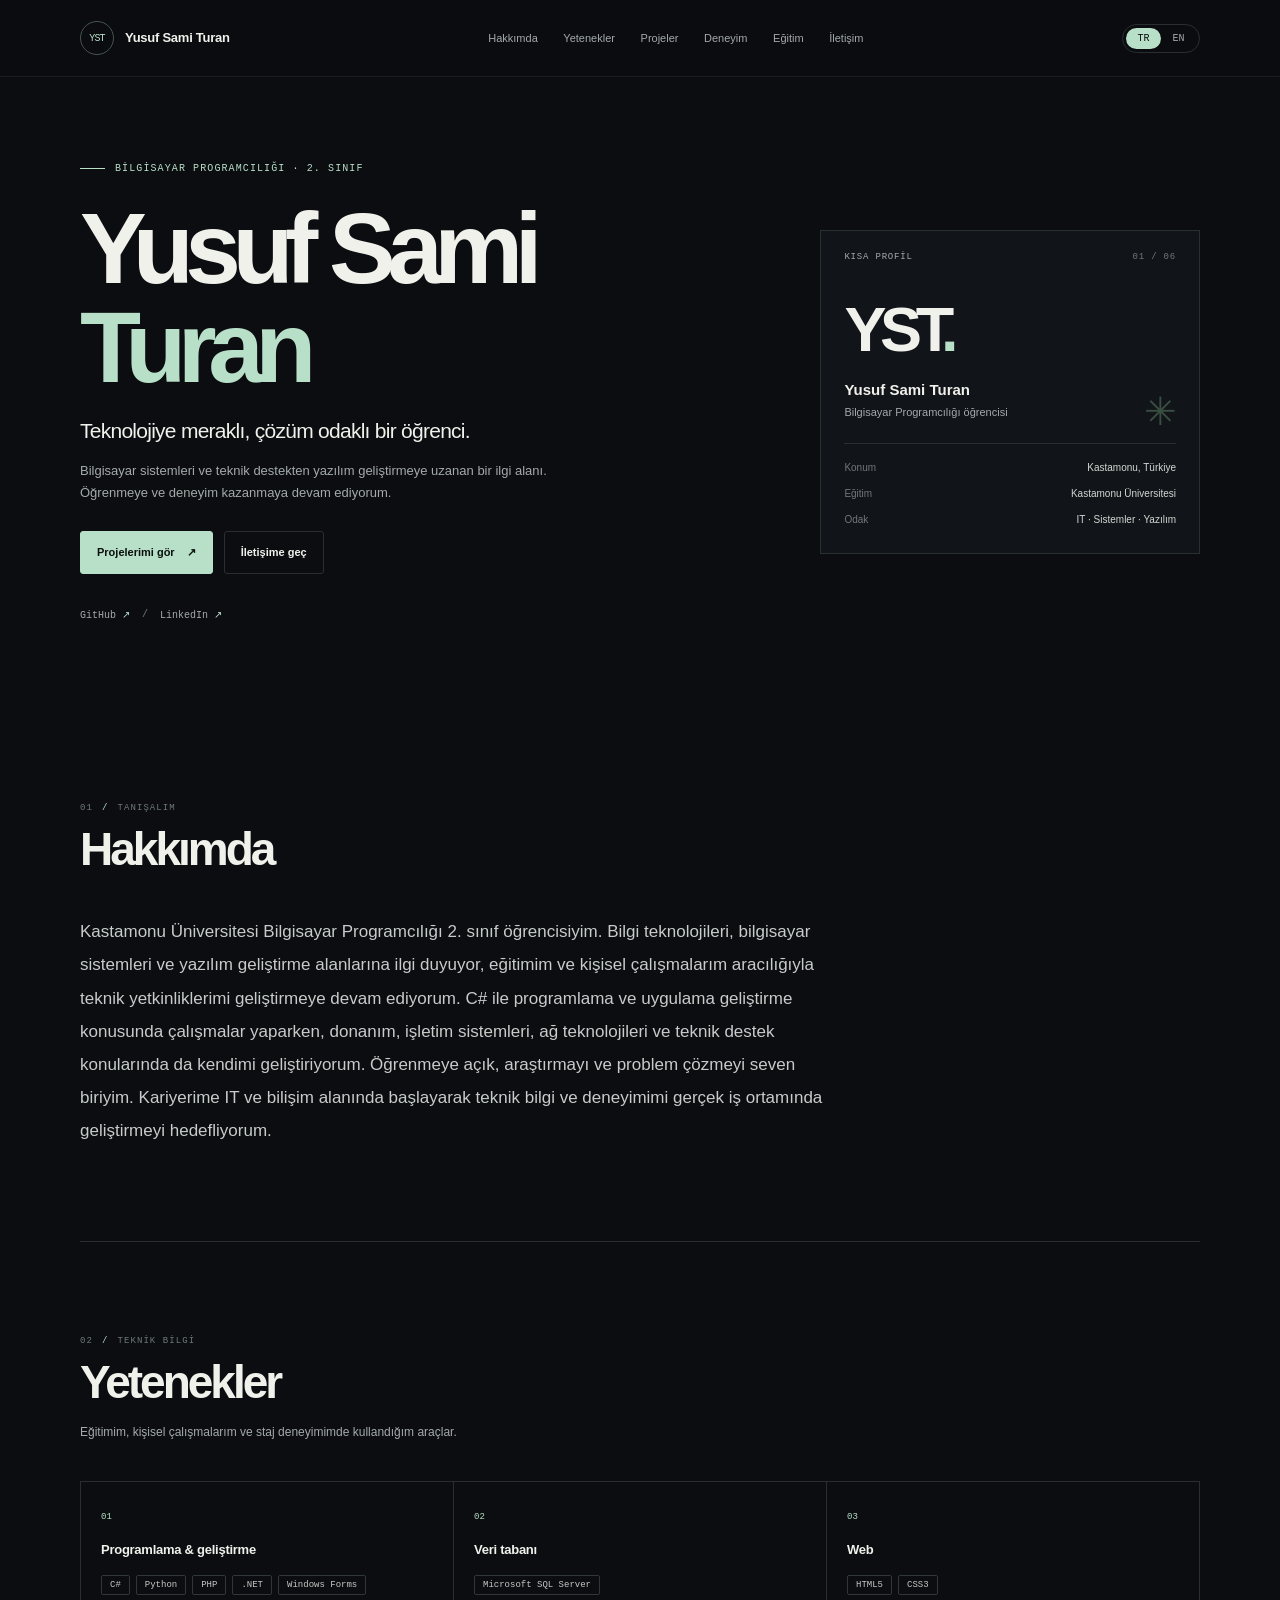
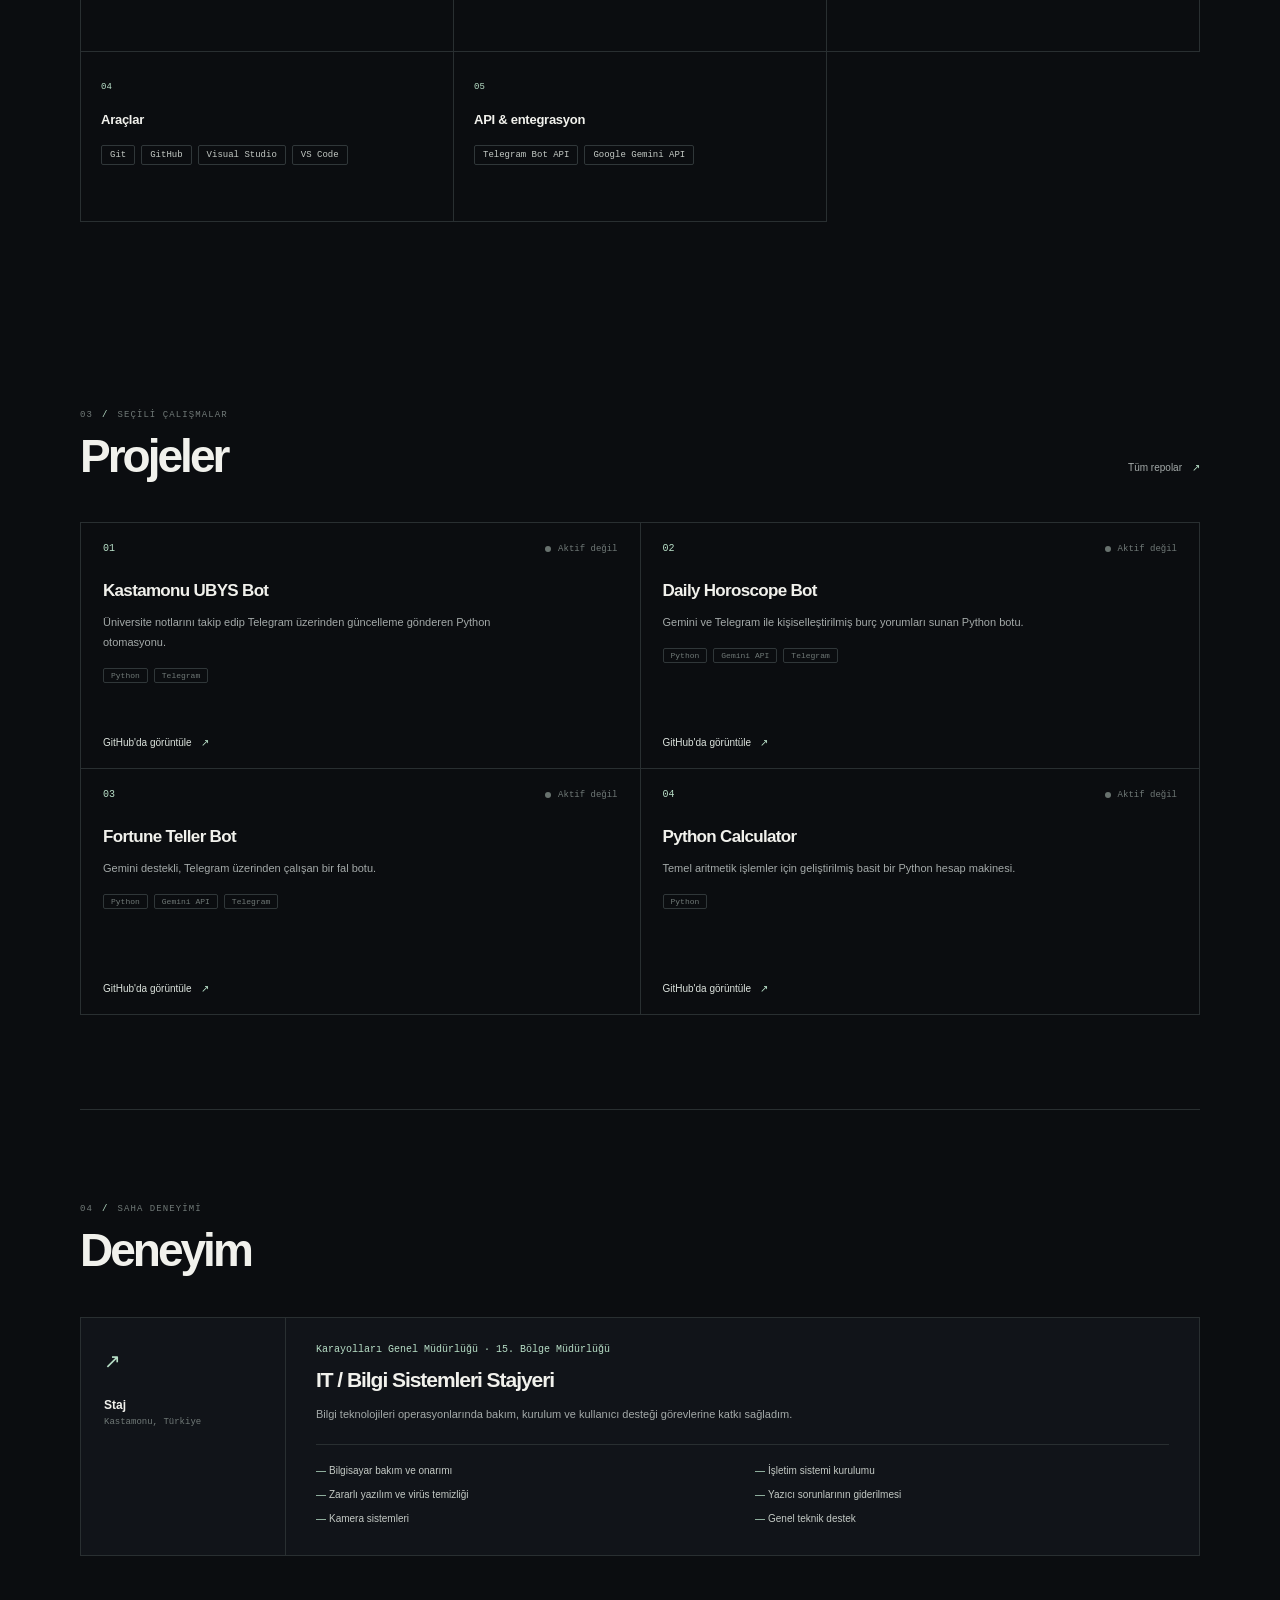
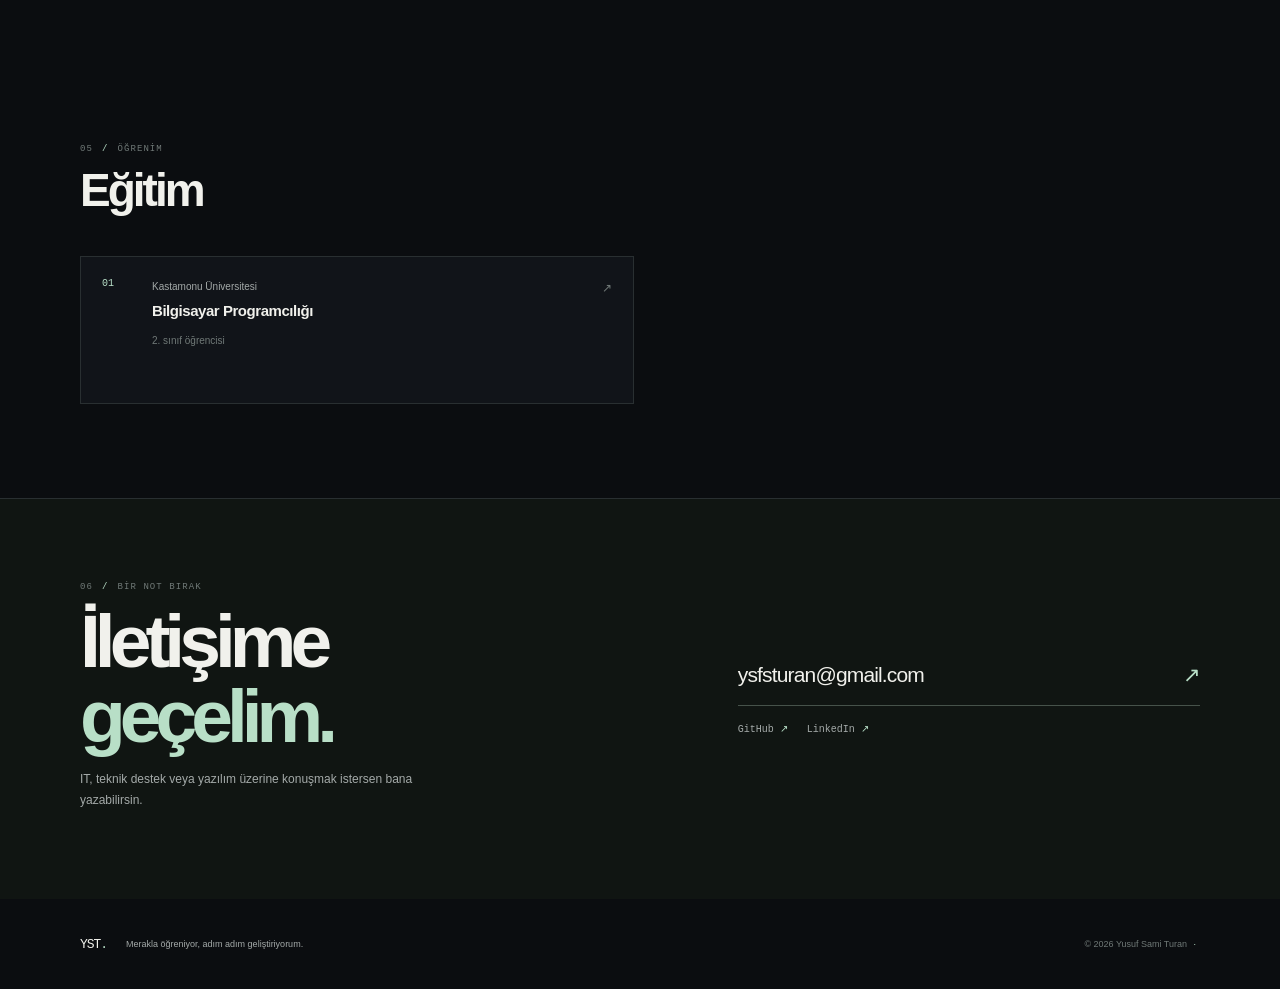
==== index.html @ b1af0335 "Update index.html" ====
<!doctype html>
<html lang="tr">
  <head>
    <meta charset="utf-8" />
    <meta name="viewport" content="width=device-width, initial-scale=1" />
    <meta name="theme-color" content="#0b0d10" />
    <meta name="description" content="Yusuf Sami Turan — Kastamonu Üniversitesi Bilgisayar Programcılığı öğrencisi. IT, teknik destek ve yazılım projeleri." />
    <meta property="og:type" content="website" />
    <meta property="og:title" content="Yusuf Sami Turan — IT & Yazılım" />
    <meta property="og:description" content="Bilgi teknolojileri, teknik destek ve yazılım geliştirme alanlarına ilgi duyan Bilgisayar Programcılığı öğrencisi." />
    <meta property="og:url" content="https://ysfsturan.github.io/" />
    <meta property="og:locale" content="tr_TR" />
    <meta property="og:locale:alternate" content="en_US" />
    <meta name="author" content="Yusuf Sami Turan" />
    <link rel="canonical" href="https://ysfsturan.github.io/" />
    <link rel="icon" href="favicon.svg" type="image/svg+xml" />
    <link rel="stylesheet" href="styles.css" />
    <title>Yusuf Sami Turan — IT & Yazılım</title>
  </head>
  <body>
    <a class="skip-link" href="#main" data-i18n="skip">İçeriğe geç</a>
    <header class="site-header">
      <div class="header-inner wrap">
        <a class="brand" href="#top" aria-label="Yusuf Sami Turan — ana sayfa" data-i18n-aria="brandHome">
          <span class="brand-mark" aria-hidden="true">YST</span>
          <span class="brand-name">Yusuf Sami Turan</span>
        </a>
        <nav class="main-nav" aria-label="Ana menü" data-i18n-aria="navLabel">
          <a href="#about" data-i18n="navAbout">Hakkımda</a>
          <a href="#skills" data-i18n="navSkills">Yetenekler</a>
          <a href="#projects" data-i18n="navProjects">Projeler</a>
          <a href="#experience" data-i18n="navExperience">Deneyim</a>
          <a href="#education" data-i18n="navEducation">Eğitim</a>
          <a href="#contact" data-i18n="navContact">İletişim</a>
        </nav>
        <div class="language-switch" role="group" aria-label="Dil seçimi" data-i18n-aria="languageLabel">
          <button type="button" class="language-button is-active" data-lang="tr" aria-pressed="true">TR</button>
          <button type="button" class="language-button" data-lang="en" aria-pressed="false">EN</button>
        </div>
      </div>
    </header>

    <main id="main">
      <section class="hero wrap" id="top" aria-labelledby="hero-title">
        <div class="hero-copy">
          <p class="eyebrow"><span class="eyebrow-line" aria-hidden="true"></span><span data-i18n="heroEyebrow">Bilgisayar Programcılığı · 2. sınıf</span></p>
          <h1 id="hero-title">Yusuf Sami<br /><span>Turan</span></h1>
          <p class="hero-lead" data-i18n="heroLead">Teknolojiye meraklı, çözüm odaklı bir öğrenci.</p>
          <p class="hero-description" data-i18n="heroDescription">Bilgisayar sistemleri ve teknik destekten yazılım geliştirmeye uzanan bir ilgi alanı. Öğrenmeye ve deneyim kazanmaya devam ediyorum.</p>
          <div class="hero-actions">
            <a class="button button-primary" href="#projects"><span data-i18n="heroProjects">Projelerimi gör</span><span aria-hidden="true">↗</span></a>
            <a class="button button-secondary" href="#contact" data-i18n="heroContact">İletişime geç</a>
          </div>
          <div class="hero-socials" aria-label="Sosyal profiller" data-i18n-aria="socialLabel">
            <a href="https://github.com/ysfsturan" target="_blank" rel="noopener noreferrer">GitHub <span aria-hidden="true">↗</span></a>
            <span class="social-divider" aria-hidden="true">/</span>
            <a href="https://www.linkedin.com/in/yusufsamituran/" target="_blank" rel="noopener noreferrer">LinkedIn <span aria-hidden="true">↗</span></a>
          </div>
        </div>
        <aside class="hero-card" aria-label="Profil özeti" data-i18n-aria="profileLabel">
          <div class="card-topline"><span data-i18n="profileCardLabel">Kısa profil</span><span class="card-index">01 / 06</span></div>
          <div class="monogram" aria-hidden="true">YST<span class="monogram-dot">.</span></div>
          <p class="profile-name">Yusuf Sami Turan</p>
          <p class="profile-role" data-i18n="profileRole">Bilgisayar Programcılığı öğrencisi</p>
          <div class="card-rule"></div>
          <dl class="profile-facts">
            <div><dt data-i18n="profileLocationLabel">Konum</dt><dd data-i18n="profileLocation">Kastamonu, Türkiye</dd></div>
            <div><dt data-i18n="profileStudyLabel">Eğitim</dt><dd data-i18n="profileStudy">Kastamonu Üniversitesi</dd></div>
            <div><dt data-i18n="profileFocusLabel">Odak</dt><dd data-i18n="profileFocus">IT · Sistemler · Yazılım</dd></div>
          </dl>
          <span class="card-corner" aria-hidden="true">✳</span>
        </aside>
      </section>

      <section class="section wrap" id="about" aria-labelledby="about-title">
        <div class="section-heading">
          <p class="section-kicker">01 <span>/</span> <span data-i18n="aboutKicker">Tanışalım</span></p>
          <h2 id="about-title" data-i18n="aboutTitle">Hakkımda</h2>
        </div>
        <div class="about-content">
          <p class="about-copy" data-i18n="aboutText">Kastamonu Üniversitesi Bilgisayar Programcılığı 2. sınıf öğrencisiyim. Bilgi teknolojileri, bilgisayar sistemleri ve yazılım geliştirme alanlarına ilgi duyuyor, eğitimim ve kişisel çalışmalarım aracılığıyla teknik yetkinliklerimi geliştirmeye devam ediyorum. C# ile programlama ve uygulama geliştirme konusunda çalışmalar yaparken, donanım, işletim sistemleri, ağ teknolojileri ve teknik destek konularında da kendimi geliştiriyorum. Öğrenmeye açık, araştırmayı ve problem çözmeyi seven biriyim. Kariyerime IT ve bilişim alanında başlayarak teknik bilgi ve deneyimimi gerçek iş ortamında geliştirmeyi hedefliyorum.</p>
        </div>
      </section>

      <section class="section section-bordered wrap" id="skills" aria-labelledby="skills-title">
        <div class="section-heading">
          <p class="section-kicker">02 <span>/</span> <span data-i18n="skillsKicker">Teknik bilgi</span></p>
          <h2 id="skills-title" data-i18n="skillsTitle">Yetenekler</h2>
          <p class="section-intro" data-i18n="skillsIntro">Eğitimim, kişisel çalışmalarım ve staj deneyimimde kullandığım araçlar.</p>
        </div>
        <div class="skills-grid">
          <article class="skill-group"><span class="skill-number">01</span><h3 data-i18n="skillProgramming">Programlama & geliştirme</h3><ul class="tag-list"><li>C#</li><li>Python</li><li>PHP</li><li>.NET</li><li>Windows Forms</li></ul></article>
          <article class="skill-group"><span class="skill-number">02</span><h3 data-i18n="skillData">Veri tabanı</h3><ul class="tag-list"><li>Microsoft SQL Server</li></ul></article>
          <article class="skill-group"><span class="skill-number">03</span><h3 data-i18n="skillWeb">Web</h3><ul class="tag-list"><li>HTML5</li><li>CSS3</li></ul></article>
          <article class="skill-group"><span class="skill-number">04</span><h3 data-i18n="skillTools">Araçlar</h3><ul class="tag-list"><li>Git</li><li>GitHub</li><li>Visual Studio</li><li>VS Code</li></ul></article>
          <article class="skill-group"><span class="skill-number">05</span><h3 data-i18n="skillApis">API & entegrasyon</h3><ul class="tag-list"><li>Telegram Bot API</li><li>Google Gemini API</li></ul></article>
        </div>
      </section>

      <section class="section wrap" id="projects" aria-labelledby="projects-title">
        <div class="section-heading section-heading-row">
          <div><p class="section-kicker">03 <span>/</span> <span data-i18n="projectsKicker">Seçili çalışmalar</span></p><h2 id="projects-title" data-i18n="projectsTitle">Projeler</h2></div>
          <a class="text-link" href="https://github.com/ysfsturan?tab=repositories" target="_blank" rel="noopener noreferrer"><span data-i18n="allProjects">Tüm repolar</span><span aria-hidden="true">↗</span></a>
        </div>
        <div class="projects-grid">
          <article class="project-card">
            <div class="project-meta"><span class="project-index">01</span><span class="project-status"><i aria-hidden="true"></i><span data-i18n="inactive">Aktif değil</span></span></div>
            <h3>Kastamonu UBYS Bot</h3><p data-i18n="projectUbys">Üniversite notlarını takip edip Telegram üzerinden güncelleme gönderen Python otomasyonu.</p>
            <ul class="project-tags" aria-label="Teknolojiler" data-i18n-aria="techLabel"><li>Python</li><li>Telegram</li></ul>
            <a class="project-link" href="https://github.com/ysfsturan/Kastamonu_UBYS_Bot" target="_blank" rel="noopener noreferrer"><span data-i18n="viewProject">GitHub'da görüntüle</span><span aria-hidden="true">↗</span><span class="visually-hidden"> — Kastamonu UBYS Bot</span></a>
          </article>
          <article class="project-card">
            <div class="project-meta"><span class="project-index">02</span><span class="project-status"><i aria-hidden="true"></i><span data-i18n="inactive">Aktif değil</span></span></div>
            <h3>Daily Horoscope Bot</h3><p data-i18n="projectHoroscope">Gemini ve Telegram ile kişiselleştirilmiş burç yorumları sunan Python botu.</p>
            <ul class="project-tags" aria-label="Teknolojiler" data-i18n-aria="techLabel"><li>Python</li><li>Gemini API</li><li>Telegram</li></ul>
            <a class="project-link" href="https://github.com/ysfsturan/Daily_Horoscope_Bot" target="_blank" rel="noopener noreferrer"><span data-i18n="viewProject">GitHub'da görüntüle</span><span aria-hidden="true">↗</span><span class="visually-hidden"> — Daily Horoscope Bot</span></a>
          </article>
          <article class="project-card">
            <div class="project-meta"><span class="project-index">03</span><span class="project-status"><i aria-hidden="true"></i><span data-i18n="inactive">Aktif değil</span></span></div>
            <h3>Fortune Teller Bot</h3><p data-i18n="projectFortune">Gemini destekli, Telegram üzerinden çalışan bir fal botu.</p>
            <ul class="project-tags" aria-label="Teknolojiler" data-i18n-aria="techLabel"><li>Python</li><li>Gemini API</li><li>Telegram</li></ul>
            <a class="project-link" href="https://github.com/ysfsturan/Fortune_Teller_Bot" target="_blank" rel="noopener noreferrer"><span data-i18n="viewProject">GitHub'da görüntüle</span><span aria-hidden="true">↗</span><span class="visually-hidden"> — Fortune Teller Bot</span></a>
          </article>
          <article class="project-card">
            <div class="project-meta"><span class="project-index">04</span><span class="project-status"><i aria-hidden="true"></i><span data-i18n="inactive">Aktif değil</span></span></div>
            <h3>Python Calculator</h3><p data-i18n="projectCalculator">Temel aritmetik işlemler için geliştirilmiş basit bir Python hesap makinesi.</p>
            <ul class="project-tags" aria-label="Teknolojiler" data-i18n-aria="techLabel"><li>Python</li></ul>
            <a class="project-link" href="https://github.com/ysfsturan/Python_Calculator" target="_blank" rel="noopener noreferrer"><span data-i18n="viewProject">GitHub'da görüntüle</span><span aria-hidden="true">↗</span><span class="visually-hidden"> — Python Calculator</span></a>
          </article>
        </div>
      </section>

      <section class="section section-bordered wrap" id="experience" aria-labelledby="experience-title">
        <div class="section-heading">
          <p class="section-kicker">04 <span>/</span> <span data-i18n="experienceKicker">Saha deneyimi</span></p>
          <h2 id="experience-title" data-i18n="experienceTitle">Deneyim</h2>
        </div>
        <article class="experience-card">
          <div class="experience-side"><span class="experience-symbol" aria-hidden="true">↗</span><p data-i18n="experienceType">Staj</p><span class="experience-location" data-i18n="experienceLocation">Kastamonu, Türkiye</span></div>
          <div class="experience-main">
            <p class="experience-org" data-i18n="experienceOrg">Karayolları Genel Müdürlüğü · 15. Bölge Müdürlüğü</p>
            <h3 data-i18n="experienceRole">IT / Bilgi Sistemleri Stajyeri</h3>
            <p class="experience-description" data-i18n="experienceDescription">Bilgi teknolojileri operasyonlarında bakım, kurulum ve kullanıcı desteği görevlerine katkı sağladım.</p>
            <ul class="experience-tasks"><li data-i18n="taskMaintenance">Bilgisayar bakım ve onarımı</li><li data-i18n="taskOs">İşletim sistemi kurulumu</li><li data-i18n="taskMalware">Zararlı yazılım ve virüs temizliği</li><li data-i18n="taskPrinter">Yazıcı sorunlarının giderilmesi</li><li data-i18n="taskCamera">Kamera sistemleri</li><li data-i18n="taskSupport">Genel teknik destek</li></ul>
          </div>
        </article>
      </section>

      <section class="section wrap" id="education" aria-labelledby="education-title">
        <div class="section-heading">
          <p class="section-kicker">05 <span>/</span> <span data-i18n="educationKicker">Öğrenim</span></p>
          <h2 id="education-title" data-i18n="educationTitle">Eğitim</h2>
        </div>
        <div class="education-grid">
          <article class="education-card"><span class="education-icon" aria-hidden="true">01</span><div><p class="education-institution" data-i18n="university">Kastamonu Üniversitesi</p><h3 data-i18n="program">Bilgisayar Programcılığı</h3><p class="education-detail" data-i18n="yearTwo">2. sınıf öğrencisi</p></div><span class="education-arrow" aria-hidden="true">↗</span></article>
        </div>
      </section>

      <section class="contact-section" id="contact" aria-labelledby="contact-title">
        <div class="contact-inner wrap">
          <div><p class="section-kicker">06 <span>/</span> <span data-i18n="contactKicker">Bir not bırak</span></p><h2 id="contact-title" data-i18n="contactTitle">İletişime<br /><span>geçelim.</span></h2><p class="contact-copy" data-i18n="contactCopy">IT, teknik destek veya yazılım üzerine konuşmak istersen bana yazabilirsin.</p></div>
          <div class="contact-details"><a class="email-link" href="mailto:ysfsturan@gmail.com"><span>ysfsturan@gmail.com</span><span aria-hidden="true">↗</span></a><div class="contact-socials"><a href="https://github.com/ysfsturan" target="_blank" rel="noopener noreferrer">GitHub <span aria-hidden="true">↗</span></a><a href="https://www.linkedin.com/in/yusufsamituran/" target="_blank" rel="noopener noreferrer">LinkedIn <span aria-hidden="true">↗</span></a></div></div>
        </div>
      </section>
    </main>

    <footer class="site-footer wrap"><a class="footer-brand" href="#top">YST<span>.</span></a><p data-i18n="footerLine">Merakla öğreniyor, adım adım geliştiriyorum.</p><p class="footer-copy">© <span id="year"></span> Yusuf Sami Turan <span class="footer-dot">·</span></p></footer>
    <script src="script.js" defer></script>
  </body>
</html>
---- styles.css ----
:root {
  color-scheme: dark;
  --bg: #0b0d10;
  --surface: #111419;
  --surface-raised: #15191e;
  --text: #f1f1ec;
  --muted: #a4aaa9;
  --faint: #707977;
  --line: #292f31;
  --accent: #b8dfc7;
  --accent-dark: #182a21;
  --mono: "Cascadia Code", Consolas, "Courier New", monospace;
  --sans: "Segoe UI", "Helvetica Neue", Arial, sans-serif;
  font-family: var(--sans);
  background: var(--bg);
  color: var(--text);
  scroll-behavior: smooth;
  scroll-padding-top: 100px;
}

*, *::before, *::after { box-sizing: border-box; }
body { margin: 0; min-width: 320px; background: var(--bg); color: var(--text); font-size: 15px; line-height: 1.7; -webkit-font-smoothing: antialiased; }
a { color: inherit; text-decoration: none; }
button { font: inherit; }
::selection { color: var(--bg); background: var(--accent); }
.wrap { width: min(1120px, calc(100% - 64px)); margin-inline: auto; }
.visually-hidden { position: absolute; width: 1px; height: 1px; padding: 0; margin: -1px; overflow: hidden; clip: rect(0, 0, 0, 0); white-space: nowrap; border: 0; }
.skip-link { position: fixed; z-index: 20; top: 10px; left: 10px; padding: 10px 14px; transform: translateY(-150%); color: var(--bg); background: var(--accent); border-radius: 4px; }
.skip-link:focus { transform: translateY(0); }
:focus-visible { outline: 2px solid var(--accent); outline-offset: 4px; }

.site-header { position: sticky; z-index: 10; top: 0; border-bottom: 1px solid rgb(255 255 255 / 7%); background: rgb(11 13 16 / 94%); backdrop-filter: blur(12px); }
.header-inner { min-height: 76px; display: flex; align-items: center; justify-content: space-between; gap: 26px; }
.brand { display: inline-flex; flex: 0 0 auto; align-items: center; gap: 11px; font-weight: 700; font-size: 13px; letter-spacing: -.02em; }
.brand-mark { display: grid; width: 34px; height: 34px; place-items: center; border: 1px solid #46554c; border-radius: 50%; color: var(--accent); font: 10px var(--mono); letter-spacing: -.08em; }
.main-nav { display: flex; justify-content: center; gap: clamp(13px, 2vw, 26px); }
.main-nav a, .language-button { color: var(--muted); font-size: 11px; transition: color .18s ease; }
.main-nav a:hover, .main-nav a:focus-visible, .language-button:hover { color: var(--text); }
.language-switch { display: flex; flex: 0 0 auto; padding: 3px; border: 1px solid var(--line); border-radius: 99px; }
.language-button { min-width: 35px; padding: 5px 8px; border: 0; border-radius: 99px; background: transparent; cursor: pointer; font: 10px var(--mono); }
.language-button.is-active { color: var(--bg); background: var(--accent); }

.hero { display: grid; min-height: 570px; grid-template-columns: 1.12fr .68fr; align-items: center; gap: clamp(48px, 9vw, 128px); padding-block: 86px 88px; }
.eyebrow, .section-kicker { display: flex; align-items: center; gap: 10px; margin: 0; color: var(--accent); font: 10px var(--mono); letter-spacing: .11em; text-transform: uppercase; }
.eyebrow-line { width: 25px; height: 1px; background: var(--accent); }
.hero h1 { margin: 25px 0 16px; font-size: clamp(58px, 8.2vw, 100px); font-weight: 600; letter-spacing: -.085em; line-height: .99; }
.hero h1 span { color: var(--accent); }
.hero-lead { margin: 0; color: var(--text); font-size: clamp(17px, 2vw, 21px); font-weight: 500; letter-spacing: -.035em; }
.hero-description { max-width: 520px; margin: 11px 0 0; color: var(--muted); font-size: 13px; }
.hero-actions { display: flex; flex-wrap: wrap; gap: 11px; margin-top: 27px; }
.button { display: inline-flex; min-height: 43px; align-items: center; justify-content: center; gap: 12px; padding: 0 16px; border: 1px solid var(--line); border-radius: 3px; font-size: 11px; font-weight: 700; transition: background .18s ease, border-color .18s ease, color .18s ease; }
.button-primary { color: #0b100d; border-color: var(--accent); background: var(--accent); }
.button-primary:hover { border-color: #d4f1dc; background: #d4f1dc; }
.button-secondary:hover { border-color: #69736e; background: var(--surface); }
.hero-socials { display: flex; align-items: center; gap: 12px; margin-top: 35px; color: var(--muted); font: 10px var(--mono); }
.hero-socials a:hover, .contact-socials a:hover { color: var(--accent); }
.hero-socials a span { color: var(--accent); }
.social-divider { color: var(--faint); }
.hero-card { position: relative; min-height: 310px; padding: 21px 23px 25px; overflow: hidden; border: 1px solid var(--line); background: var(--surface); }
.card-topline { display: flex; justify-content: space-between; color: var(--muted); font: 9px var(--mono); letter-spacing: .09em; text-transform: uppercase; }
.card-index { color: var(--faint); }
.monogram { margin-top: 36px; color: var(--text); font-size: 63px; font-weight: 700; letter-spacing: -.1em; line-height: 1; }
.monogram-dot, .footer-brand span { color: var(--accent); }
.profile-name { margin: 16px 0 0; font-size: 15px; font-weight: 700; }
.profile-role { margin: 0; color: var(--muted); font-size: 11px; }
.card-rule { height: 1px; margin: 21px 0 15px; background: var(--line); }
.profile-facts { display: grid; gap: 9px; margin: 0; }
.profile-facts div { display: flex; justify-content: space-between; gap: 16px; }
.profile-facts dt { color: var(--faint); font-size: 10px; }
.profile-facts dd { margin: 0; color: #d5d8d2; font-size: 10px; text-align: right; }
.card-corner { position: absolute; right: 22px; top: 46%; color: #394d40; font-size: 39px; }

.section { padding-block: 94px; }
.section-bordered { border-top: 1px solid var(--line); }
.section-heading { max-width: 530px; margin-bottom: 39px; }
.section-kicker { gap: 9px; color: var(--faint); font-size: 9px; letter-spacing: .12em; }
.section-kicker > span:first-child { color: var(--accent); }
.section-heading h2 { margin: 10px 0 0; font-size: clamp(32px, 4.2vw, 46px); font-weight: 600; letter-spacing: -.065em; line-height: 1.16; }
.section-intro { max-width: 390px; margin: 12px 0 0; color: var(--muted); font-size: 12px; }
.about-content { display: grid; grid-template-columns: 1fr 230px; gap: 72px; align-items: start; }
.about-copy { max-width: 765px; margin: 0; color: #c7ccca; font-size: clamp(14px, 1.6vw, 17px); line-height: 1.95; }
.about-note { display: flex; gap: 12px; margin-top: 13px; padding: 14px 0; border-top: 1px solid var(--line); color: var(--muted); }
.note-mark { color: var(--accent); font: 17px var(--mono); }
.about-note p { margin: 0; font-size: 11px; }

.skills-grid { display: grid; grid-template-columns: repeat(3, 1fr); border-top: 1px solid var(--line); border-left: 1px solid var(--line); }
.skill-group { min-height: 170px; padding: 19px 20px 23px; border-right: 1px solid var(--line); border-bottom: 1px solid var(--line); }
.skill-number { color: var(--accent); font: 9px var(--mono); }
.skill-group h3 { margin: 13px 0 13px; font-size: 13px; font-weight: 600; letter-spacing: -.02em; }
.tag-list, .project-tags { display: flex; flex-wrap: wrap; gap: 6px; margin: 0; padding: 0; list-style: none; }
.tag-list li, .project-tags li { padding: 4px 8px; border: 1px solid #303739; border-radius: 2px; color: #c4cac5; font: 9px var(--mono); }
.skill-group-note { display: flex; min-height: 100%; align-items: flex-start; gap: 11px; background: #0e1113; }
.skill-group-note p { max-width: 235px; margin: 0; color: var(--muted); font-size: 11px; }

.section-heading-row { display: flex; max-width: none; align-items: end; justify-content: space-between; }
.text-link { display: inline-flex; gap: 10px; align-items: center; margin-bottom: 7px; color: var(--muted); font-size: 10px; }
.text-link span:last-child { color: var(--accent); }
.text-link:hover { color: var(--accent); }
.projects-grid { display: grid; grid-template-columns: repeat(2, 1fr); border-top: 1px solid var(--line); border-left: 1px solid var(--line); }
.project-card { display: flex; min-height: 246px; flex-direction: column; padding: 20px 22px 17px; border-right: 1px solid var(--line); border-bottom: 1px solid var(--line); transition: background .18s ease; }
.project-card:hover { background: var(--surface); }
.project-meta { display: flex; align-items: center; justify-content: space-between; }
.project-index { color: var(--accent); font: 10px var(--mono); }
.project-status { display: inline-flex; align-items: center; gap: 7px; color: var(--faint); font: 9px var(--mono); }
.project-status i { width: 6px; height: 6px; border-radius: 50%; background: #68726e; }
.project-card h3 { margin: 23px 0 7px; font-size: 17px; font-weight: 600; letter-spacing: -.04em; }
.project-card > p { max-width: 440px; margin: 0; color: var(--muted); font-size: 11px; line-height: 1.8; }
.project-tags { margin-top: 15px; }
.project-tags li { padding: 2px 7px; color: var(--faint); font-size: 8px; }
.project-link { display: flex; align-items: center; gap: 9px; align-self: flex-start; margin-top: auto; padding-top: 20px; color: #dce3dd; font-size: 10px; }
.project-link > span:nth-child(2) { color: var(--accent); }
.project-link:hover { color: var(--accent); }

.experience-card { display: grid; grid-template-columns: 205px 1fr; border: 1px solid var(--line); background: var(--surface); }
.experience-side { display: flex; flex-direction: column; align-items: flex-start; padding: 26px 23px; border-right: 1px solid var(--line); }
.experience-symbol { color: var(--accent); font-size: 20px; }
.experience-side p { margin: 17px 0 0; color: var(--text); font-size: 12px; font-weight: 600; }
.experience-location { margin-top: 2px; color: var(--faint); font: 9px var(--mono); }
.experience-main { padding: 26px 30px 28px; }
.experience-org { margin: 0; color: var(--accent); font: 10px var(--mono); }
.experience-main h3 { margin: 7px 0 8px; font-size: 21px; font-weight: 600; letter-spacing: -.05em; }
.experience-description { margin: 0; color: var(--muted); font-size: 11px; }
.experience-tasks { display: grid; grid-template-columns: repeat(2, minmax(0, 1fr)); gap: 7px 25px; margin: 20px 0 0; padding: 17px 0 0; border-top: 1px solid var(--line); list-style: none; }
.experience-tasks li { position: relative; padding-left: 13px; color: #c4cac5; font-size: 10px; }
.experience-tasks li::before { position: absolute; left: 0; color: var(--accent); content: "—"; }

.education-grid { display: grid; grid-template-columns: repeat(2, 1fr); gap: 13px; }
.education-card { display: grid; min-height: 148px; grid-template-columns: 34px 1fr auto; align-items: start; gap: 16px; padding: 21px; border: 1px solid var(--line); background: var(--surface); }
.education-icon { color: var(--accent); font: 10px var(--mono); }
.education-institution { margin: 0 0 3px; color: var(--muted); font-size: 10px; }
.education-card h3 { margin: 0; font-size: 15px; font-weight: 600; letter-spacing: -.03em; }
.education-detail { display: flex; align-items: center; gap: 8px; margin: 8px 0 0; color: var(--faint); font-size: 10px; }
.education-detail strong { color: var(--accent); font: 10px var(--mono); }
.education-arrow { color: var(--faint); font-size: 12px; }

.contact-section { border-top: 1px solid var(--line); background: #101512; }
.contact-inner { display: grid; grid-template-columns: 1fr .8fr; align-items: center; gap: 80px; padding-block: 83px 89px; }
.contact-inner .section-kicker > span:first-child { color: var(--accent); }
.contact-inner h2 { margin: 12px 0 0; font-size: clamp(44px, 7vw, 75px); font-weight: 600; letter-spacing: -.08em; line-height: 1; }
.contact-inner h2 span { color: var(--accent); }
.contact-copy { max-width: 370px; margin: 15px 0 0; color: var(--muted); font-size: 12px; }
.email-link { display: flex; justify-content: space-between; gap: 15px; padding-bottom: 12px; border-bottom: 1px solid #46524a; color: var(--text); font-size: clamp(16px, 2vw, 21px); letter-spacing: -.04em; }
.email-link span:last-child { color: var(--accent); }
.email-link:hover { color: var(--accent); }
.contact-socials { display: flex; gap: 19px; margin-top: 17px; color: var(--muted); font: 10px var(--mono); }
.contact-socials a span { color: var(--accent); }
.site-footer { display: grid; min-height: 90px; grid-template-columns: auto 1fr auto; align-items: center; gap: 19px; color: var(--faint); }
.footer-brand { color: var(--text); font: 13px var(--mono); letter-spacing: -.08em; }
.site-footer p { margin: 0; font-size: 9px; }
.site-footer > p:nth-child(2) { color: var(--muted); }
.footer-copy { text-align: right; }
.footer-dot { padding-inline: 4px; color: var(--accent); }

@media (max-width: 900px) {
  .wrap { width: min(100% - 44px, 720px); }
  .header-inner { flex-wrap: wrap; gap: 0 16px; padding-block: 12px; }
  .brand { margin-right: auto; }
  .main-nav { order: 3; width: 100%; justify-content: flex-start; gap: 20px; overflow-x: auto; padding: 9px 0 2px; scrollbar-width: none; }
  .main-nav::-webkit-scrollbar { display: none; }
  .main-nav a { flex: 0 0 auto; }
  .hero { min-height: unset; grid-template-columns: 1fr .75fr; gap: 36px; padding-block: 76px; }
  .hero-card { padding-inline: 18px; }
  .card-corner { right: 15px; }
  .about-content { grid-template-columns: 1fr; gap: 23px; }
  .about-note { max-width: 410px; }
  .section { padding-block: 75px; }
  .skills-grid { grid-template-columns: repeat(2, 1fr); }
  .contact-inner { gap: 40px; }
}
@media (max-width: 620px) {
  .wrap { width: calc(100% - 36px); }
  .header-inner { min-height: 66px; }
  .brand-name { font-size: 12px; }
  .brand-mark { width: 31px; height: 31px; }
  .main-nav { gap: 18px; }
  .main-nav a { font-size: 10px; }
  .hero { grid-template-columns: 1fr; gap: 40px; padding-block: 62px 66px; }
  .hero h1 { font-size: clamp(59px, 17vw, 86px); }
  .hero-card { width: min(100%, 380px); min-height: 300px; }
  .section { padding-block: 65px; }
  .section-heading { margin-bottom: 28px; }
  .skills-grid { grid-template-columns: 1fr 1fr; }
  .skill-group { min-height: 158px; padding: 16px 13px; }
  .skill-group h3 { font-size: 12px; }
  .skill-group-note { grid-column: 1 / -1; min-height: unset; }
  .section-heading-row { align-items: end; }
  .projects-grid { grid-template-columns: 1fr; }
  .project-card { min-height: 228px; padding-inline: 18px; }
  .experience-card { grid-template-columns: 1fr; }
  .experience-side { min-height: 80px; flex-direction: row; align-items: center; gap: 12px; padding: 15px 18px; border-right: 0; border-bottom: 1px solid var(--line); }
  .experience-side p { margin: 0; }
  .experience-location { margin: 0 0 0 auto; }
  .experience-main { padding: 21px 18px; }
  .experience-main h3 { font-size: 19px; }
  .experience-tasks { gap: 7px 13px; }
  .education-grid { grid-template-columns: 1fr; }
  .education-card { min-height: 128px; }
  .contact-inner { grid-template-columns: 1fr; gap: 35px; padding-block: 66px; }
  .contact-inner h2 { font-size: 60px; }
  .site-footer { grid-template-columns: auto 1fr; gap: 6px 13px; padding-block: 21px; }
  .footer-copy { grid-column: 1 / -1; text-align: left; }
}
@media (max-width: 380px) {
  .wrap { width: calc(100% - 28px); }
  .profile-facts dd { font-size: 9px; }
  .skills-grid { grid-template-columns: 1fr; }
  .skill-group { min-height: 130px; }
  .skill-group-note { grid-column: auto; }
  .experience-tasks { grid-template-columns: 1fr; }
}
@media (prefers-reduced-motion: reduce) {
  *, *::before, *::after { scroll-behavior: auto !important; transition-duration: .01ms !important; animation-duration: .01ms !important; animation-iteration-count: 1 !important; }
}
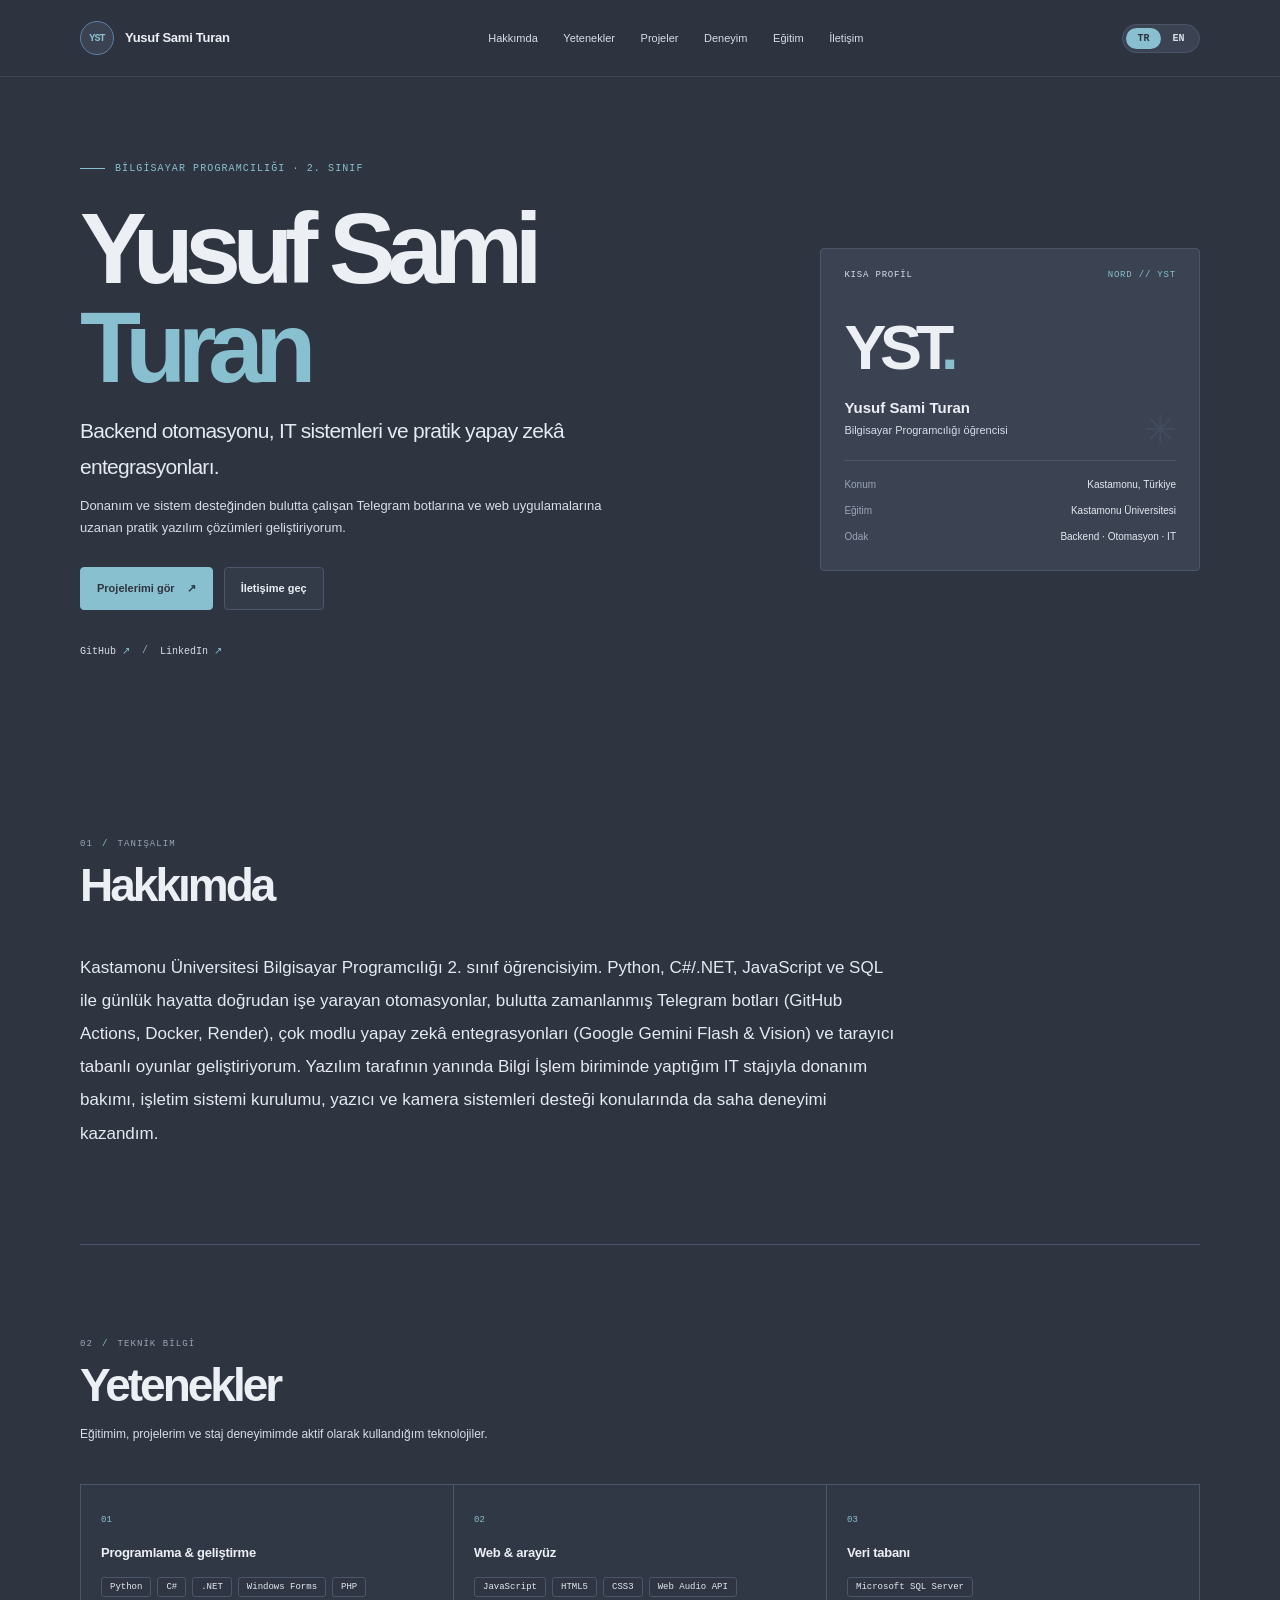
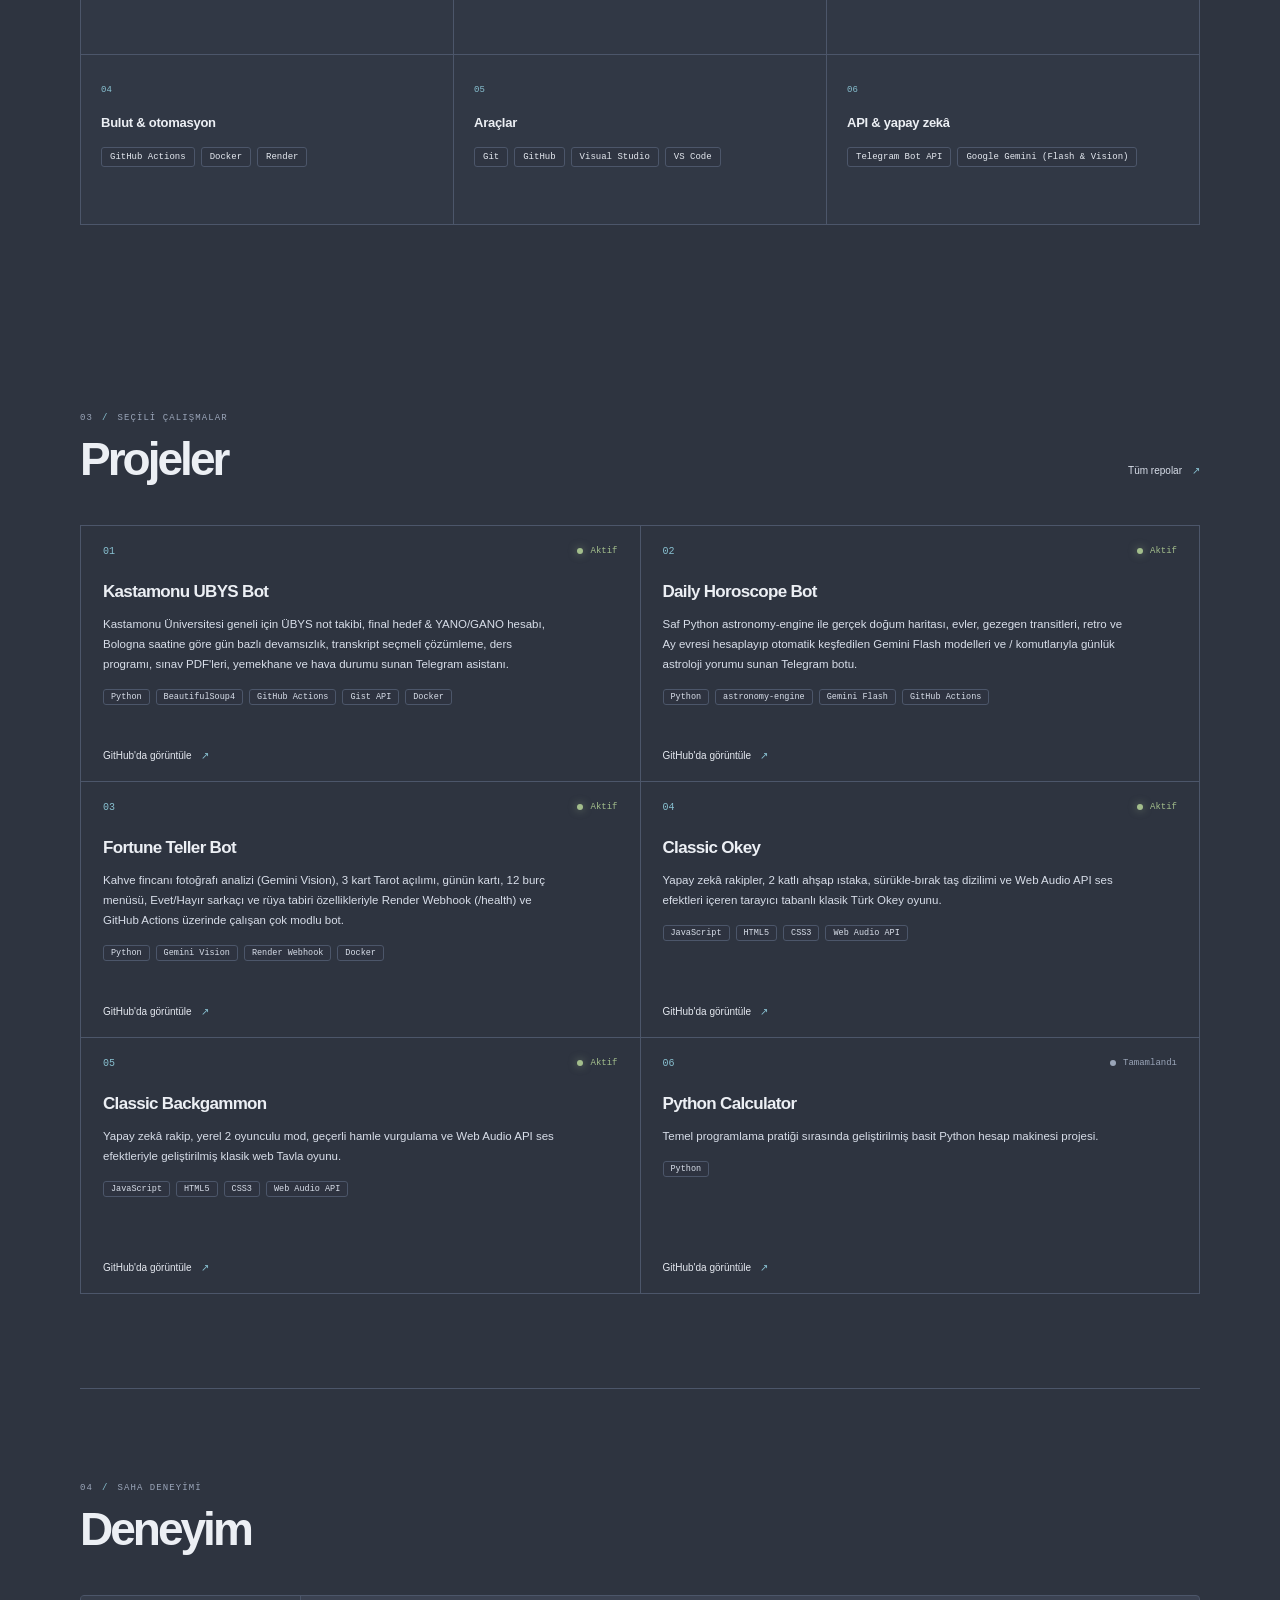
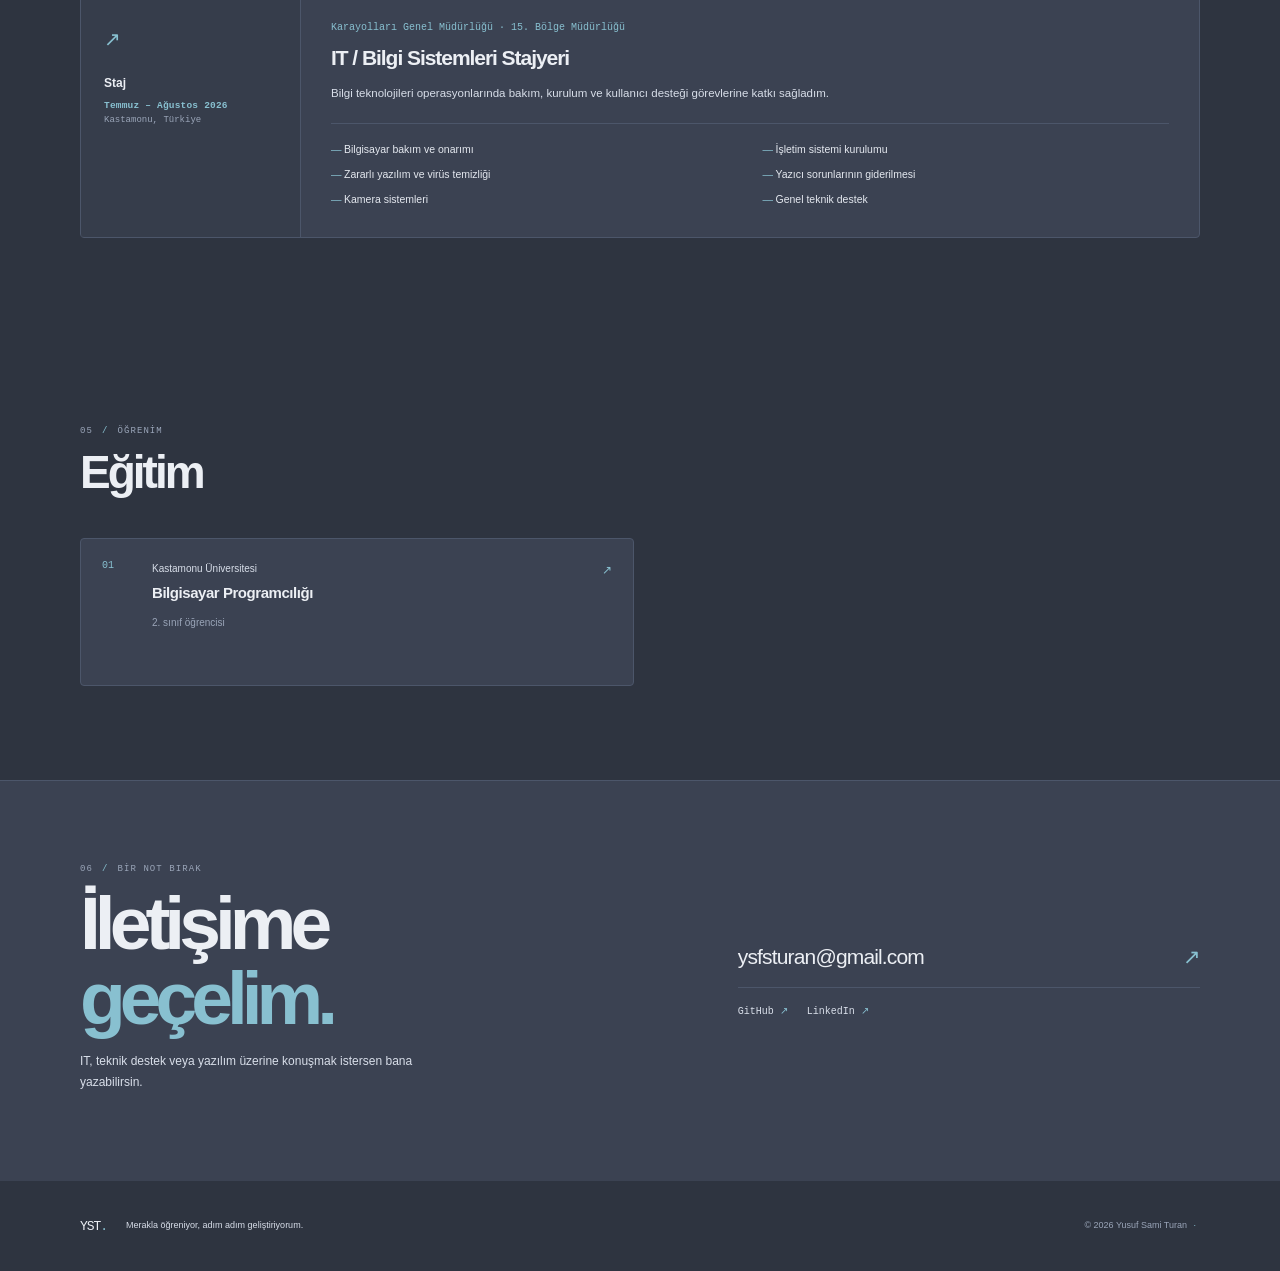
==== commit 8038675c: "Switch portfolio to Nord theme and update active projects, skills, and internship dates" ====
--- a/index.html
+++ b/index.html
@@ -3,11 +3,11 @@
   <head>
     <meta charset="utf-8" />
     <meta name="viewport" content="width=device-width, initial-scale=1" />
-    <meta name="theme-color" content="#0b0d10" />
-    <meta name="description" content="Yusuf Sami Turan — Kastamonu Üniversitesi Bilgisayar Programcılığı öğrencisi. IT, teknik destek ve yazılım projeleri." />
+    <meta name="theme-color" content="#2E3440" />
+    <meta name="description" content="Yusuf Sami Turan — Kastamonu Üniversitesi Bilgisayar Programcılığı 2. sınıf öğrencisi. Backend otomasyonu, Telegram botları, web oyunları ve IT sistemleri." />
     <meta property="og:type" content="website" />
     <meta property="og:title" content="Yusuf Sami Turan — IT & Yazılım" />
-    <meta property="og:description" content="Bilgi teknolojileri, teknik destek ve yazılım geliştirme alanlarına ilgi duyan Bilgisayar Programcılığı öğrencisi." />
+    <meta property="og:description" content="Bilgi teknolojileri, bulut otomasyonu, pratik yapay zekâ entegrasyonları ve yazılım projeleri." />
     <meta property="og:url" content="https://ysfsturan.github.io/" />
     <meta property="og:locale" content="tr_TR" />
     <meta property="og:locale:alternate" content="en_US" />
@@ -45,8 +45,8 @@
         <div class="hero-copy">
           <p class="eyebrow"><span class="eyebrow-line" aria-hidden="true"></span><span data-i18n="heroEyebrow">Bilgisayar Programcılığı · 2. sınıf</span></p>
           <h1 id="hero-title">Yusuf Sami<br /><span>Turan</span></h1>
-          <p class="hero-lead" data-i18n="heroLead">Teknolojiye meraklı, çözüm odaklı bir öğrenci.</p>
-          <p class="hero-description" data-i18n="heroDescription">Bilgisayar sistemleri ve teknik destekten yazılım geliştirmeye uzanan bir ilgi alanı. Öğrenmeye ve deneyim kazanmaya devam ediyorum.</p>
+          <p class="hero-lead" data-i18n="heroLead">Backend otomasyonu, IT sistemleri ve pratik yapay zekâ entegrasyonları.</p>
+          <p class="hero-description" data-i18n="heroDescription">Donanım ve sistem desteğinden bulutta çalışan Telegram botlarına ve web uygulamalarına uzanan pratik yazılım çözümleri geliştiriyorum.</p>
           <div class="hero-actions">
             <a class="button button-primary" href="#projects"><span data-i18n="heroProjects">Projelerimi gör</span><span aria-hidden="true">↗</span></a>
             <a class="button button-secondary" href="#contact" data-i18n="heroContact">İletişime geç</a>
@@ -58,7 +58,7 @@
           </div>
         </div>
         <aside class="hero-card" aria-label="Profil özeti" data-i18n-aria="profileLabel">
-          <div class="card-topline"><span data-i18n="profileCardLabel">Kısa profil</span><span class="card-index">01 / 06</span></div>
+          <div class="card-topline"><span data-i18n="profileCardLabel">Kısa profil</span><span class="card-index">NORD // YST</span></div>
           <div class="monogram" aria-hidden="true">YST<span class="monogram-dot">.</span></div>
           <p class="profile-name">Yusuf Sami Turan</p>
           <p class="profile-role" data-i18n="profileRole">Bilgisayar Programcılığı öğrencisi</p>
@@ -66,7 +66,7 @@
           <dl class="profile-facts">
             <div><dt data-i18n="profileLocationLabel">Konum</dt><dd data-i18n="profileLocation">Kastamonu, Türkiye</dd></div>
             <div><dt data-i18n="profileStudyLabel">Eğitim</dt><dd data-i18n="profileStudy">Kastamonu Üniversitesi</dd></div>
-            <div><dt data-i18n="profileFocusLabel">Odak</dt><dd data-i18n="profileFocus">IT · Sistemler · Yazılım</dd></div>
+            <div><dt data-i18n="profileFocusLabel">Odak</dt><dd data-i18n="profileFocus">Backend · Otomasyon · IT</dd></div>
           </dl>
           <span class="card-corner" aria-hidden="true">✳</span>
         </aside>
@@ -78,7 +78,7 @@
           <h2 id="about-title" data-i18n="aboutTitle">Hakkımda</h2>
         </div>
         <div class="about-content">
-          <p class="about-copy" data-i18n="aboutText">Kastamonu Üniversitesi Bilgisayar Programcılığı 2. sınıf öğrencisiyim. Bilgi teknolojileri, bilgisayar sistemleri ve yazılım geliştirme alanlarına ilgi duyuyor, eğitimim ve kişisel çalışmalarım aracılığıyla teknik yetkinliklerimi geliştirmeye devam ediyorum. C# ile programlama ve uygulama geliştirme konusunda çalışmalar yaparken, donanım, işletim sistemleri, ağ teknolojileri ve teknik destek konularında da kendimi geliştiriyorum. Öğrenmeye açık, araştırmayı ve problem çözmeyi seven biriyim. Kariyerime IT ve bilişim alanında başlayarak teknik bilgi ve deneyimimi gerçek iş ortamında geliştirmeyi hedefliyorum.</p>
+          <p class="about-copy" data-i18n="aboutText">Kastamonu Üniversitesi Bilgisayar Programcılığı 2. sınıf öğrencisiyim. Python, C#/.NET, JavaScript ve SQL ile günlük hayatta doğrudan işe yarayan otomasyonlar, bulutta zamanlanmış Telegram botları (GitHub Actions, Docker, Render), çok modlu yapay zekâ entegrasyonları (Google Gemini Flash & Vision) ve tarayıcı tabanlı oyunlar geliştiriyorum. Yazılım tarafının yanında Bilgi İşlem biriminde yaptığım IT stajıyla donanım bakımı, işletim sistemi kurulumu, yazıcı ve kamera sistemleri desteği konularında da saha deneyimi kazandım.</p>
         </div>
       </section>
 
@@ -86,14 +86,15 @@
         <div class="section-heading">
           <p class="section-kicker">02 <span>/</span> <span data-i18n="skillsKicker">Teknik bilgi</span></p>
           <h2 id="skills-title" data-i18n="skillsTitle">Yetenekler</h2>
-          <p class="section-intro" data-i18n="skillsIntro">Eğitimim, kişisel çalışmalarım ve staj deneyimimde kullandığım araçlar.</p>
+          <p class="section-intro" data-i18n="skillsIntro">Eğitimim, projelerim ve staj deneyimimde aktif olarak kullandığım teknolojiler.</p>
         </div>
         <div class="skills-grid">
-          <article class="skill-group"><span class="skill-number">01</span><h3 data-i18n="skillProgramming">Programlama & geliştirme</h3><ul class="tag-list"><li>C#</li><li>Python</li><li>PHP</li><li>.NET</li><li>Windows Forms</li></ul></article>
-          <article class="skill-group"><span class="skill-number">02</span><h3 data-i18n="skillData">Veri tabanı</h3><ul class="tag-list"><li>Microsoft SQL Server</li></ul></article>
-          <article class="skill-group"><span class="skill-number">03</span><h3 data-i18n="skillWeb">Web</h3><ul class="tag-list"><li>HTML5</li><li>CSS3</li></ul></article>
-          <article class="skill-group"><span class="skill-number">04</span><h3 data-i18n="skillTools">Araçlar</h3><ul class="tag-list"><li>Git</li><li>GitHub</li><li>Visual Studio</li><li>VS Code</li></ul></article>
-          <article class="skill-group"><span class="skill-number">05</span><h3 data-i18n="skillApis">API & entegrasyon</h3><ul class="tag-list"><li>Telegram Bot API</li><li>Google Gemini API</li></ul></article>
+          <article class="skill-group"><span class="skill-number">01</span><h3 data-i18n="skillProgramming">Programlama &amp; geliştirme</h3><ul class="tag-list"><li>Python</li><li>C#</li><li>.NET</li><li>Windows Forms</li><li>PHP</li></ul></article>
+          <article class="skill-group"><span class="skill-number">02</span><h3 data-i18n="skillWeb">Web &amp; arayüz</h3><ul class="tag-list"><li>JavaScript</li><li>HTML5</li><li>CSS3</li><li>Web Audio API</li></ul></article>
+          <article class="skill-group"><span class="skill-number">03</span><h3 data-i18n="skillData">Veri tabanı</h3><ul class="tag-list"><li>Microsoft SQL Server</li></ul></article>
+          <article class="skill-group"><span class="skill-number">04</span><h3 data-i18n="skillCloud">Bulut &amp; otomasyon</h3><ul class="tag-list"><li>GitHub Actions</li><li>Docker</li><li>Render</li></ul></article>
+          <article class="skill-group"><span class="skill-number">05</span><h3 data-i18n="skillTools">Araçlar</h3><ul class="tag-list"><li>Git</li><li>GitHub</li><li>Visual Studio</li><li>VS Code</li></ul></article>
+          <article class="skill-group"><span class="skill-number">06</span><h3 data-i18n="skillApis">API &amp; yapay zekâ</h3><ul class="tag-list"><li>Telegram Bot API</li><li>Google Gemini (Flash &amp; Vision)</li></ul></article>
         </div>
       </section>
 
@@ -104,26 +105,38 @@
         </div>
         <div class="projects-grid">
           <article class="project-card">
-            <div class="project-meta"><span class="project-index">01</span><span class="project-status"><i aria-hidden="true"></i><span data-i18n="inactive">Aktif değil</span></span></div>
-            <h3>Kastamonu UBYS Bot</h3><p data-i18n="projectUbys">Üniversite notlarını takip edip Telegram üzerinden güncelleme gönderen Python otomasyonu.</p>
-            <ul class="project-tags" aria-label="Teknolojiler" data-i18n-aria="techLabel"><li>Python</li><li>Telegram</li></ul>
+            <div class="project-meta"><span class="project-index">01</span><span class="project-status is-active"><i aria-hidden="true"></i><span data-i18n="statusActive">Aktif</span></span></div>
+            <h3>Kastamonu UBYS Bot</h3><p data-i18n="projectUbys">Kastamonu Üniversitesi geneli için ÜBYS not takibi, final hedef &amp; YANO/GANO hesabı, Bologna saatine göre gün bazlı devamsızlık, transkript seçmeli çözümleme, ders programı, sınav PDF'leri, yemekhane ve hava durumu sunan Telegram asistanı.</p>
+            <ul class="project-tags" aria-label="Teknolojiler" data-i18n-aria="techLabel"><li>Python</li><li>BeautifulSoup4</li><li>GitHub Actions</li><li>Gist API</li><li>Docker</li></ul>
             <a class="project-link" href="https://github.com/ysfsturan/Kastamonu_UBYS_Bot" target="_blank" rel="noopener noreferrer"><span data-i18n="viewProject">GitHub'da görüntüle</span><span aria-hidden="true">↗</span><span class="visually-hidden"> — Kastamonu UBYS Bot</span></a>
           </article>
           <article class="project-card">
-            <div class="project-meta"><span class="project-index">02</span><span class="project-status"><i aria-hidden="true"></i><span data-i18n="inactive">Aktif değil</span></span></div>
-            <h3>Daily Horoscope Bot</h3><p data-i18n="projectHoroscope">Gemini ve Telegram ile kişiselleştirilmiş burç yorumları sunan Python botu.</p>
-            <ul class="project-tags" aria-label="Teknolojiler" data-i18n-aria="techLabel"><li>Python</li><li>Gemini API</li><li>Telegram</li></ul>
+            <div class="project-meta"><span class="project-index">02</span><span class="project-status is-active"><i aria-hidden="true"></i><span data-i18n="statusActive">Aktif</span></span></div>
+            <h3>Daily Horoscope Bot</h3><p data-i18n="projectHoroscope">Saf Python astronomy-engine ile gerçek doğum haritası, evler, gezegen transitleri, retro ve Ay evresi hesaplayıp otomatik keşfedilen Gemini Flash modelleri ve / komutlarıyla günlük astroloji yorumu sunan Telegram botu.</p>
+            <ul class="project-tags" aria-label="Teknolojiler" data-i18n-aria="techLabel"><li>Python</li><li>astronomy-engine</li><li>Gemini Flash</li><li>GitHub Actions</li></ul>
             <a class="project-link" href="https://github.com/ysfsturan/Daily_Horoscope_Bot" target="_blank" rel="noopener noreferrer"><span data-i18n="viewProject">GitHub'da görüntüle</span><span aria-hidden="true">↗</span><span class="visually-hidden"> — Daily Horoscope Bot</span></a>
           </article>
           <article class="project-card">
-            <div class="project-meta"><span class="project-index">03</span><span class="project-status"><i aria-hidden="true"></i><span data-i18n="inactive">Aktif değil</span></span></div>
-            <h3>Fortune Teller Bot</h3><p data-i18n="projectFortune">Gemini destekli, Telegram üzerinden çalışan bir fal botu.</p>
-            <ul class="project-tags" aria-label="Teknolojiler" data-i18n-aria="techLabel"><li>Python</li><li>Gemini API</li><li>Telegram</li></ul>
+            <div class="project-meta"><span class="project-index">03</span><span class="project-status is-active"><i aria-hidden="true"></i><span data-i18n="statusActive">Aktif</span></span></div>
+            <h3>Fortune Teller Bot</h3><p data-i18n="projectFortune">Kahve fincanı fotoğrafı analizi (Gemini Vision), 3 kart Tarot açılımı, günün kartı, 12 burç menüsü, Evet/Hayır sarkaçı ve rüya tabiri özellikleriyle Render Webhook (/health) ve GitHub Actions üzerinde çalışan çok modlu bot.</p>
+            <ul class="project-tags" aria-label="Teknolojiler" data-i18n-aria="techLabel"><li>Python</li><li>Gemini Vision</li><li>Render Webhook</li><li>Docker</li></ul>
             <a class="project-link" href="https://github.com/ysfsturan/Fortune_Teller_Bot" target="_blank" rel="noopener noreferrer"><span data-i18n="viewProject">GitHub'da görüntüle</span><span aria-hidden="true">↗</span><span class="visually-hidden"> — Fortune Teller Bot</span></a>
           </article>
           <article class="project-card">
-            <div class="project-meta"><span class="project-index">04</span><span class="project-status"><i aria-hidden="true"></i><span data-i18n="inactive">Aktif değil</span></span></div>
-            <h3>Python Calculator</h3><p data-i18n="projectCalculator">Temel aritmetik işlemler için geliştirilmiş basit bir Python hesap makinesi.</p>
+            <div class="project-meta"><span class="project-index">04</span><span class="project-status is-active"><i aria-hidden="true"></i><span data-i18n="statusActive">Aktif</span></span></div>
+            <h3>Classic Okey</h3><p data-i18n="projectOkey">Yapay zekâ rakipler, 2 katlı ahşap ıstaka, sürükle-bırak taş dizilimi ve Web Audio API ses efektleri içeren tarayıcı tabanlı klasik Türk Okey oyunu.</p>
+            <ul class="project-tags" aria-label="Teknolojiler" data-i18n-aria="techLabel"><li>JavaScript</li><li>HTML5</li><li>CSS3</li><li>Web Audio API</li></ul>
+            <a class="project-link" href="https://github.com/ysfsturan/Classic_Okey" target="_blank" rel="noopener noreferrer"><span data-i18n="viewProject">GitHub'da görüntüle</span><span aria-hidden="true">↗</span><span class="visually-hidden"> — Classic Okey</span></a>
+          </article>
+          <article class="project-card">
+            <div class="project-meta"><span class="project-index">05</span><span class="project-status is-active"><i aria-hidden="true"></i><span data-i18n="statusActive">Aktif</span></span></div>
+            <h3>Classic Backgammon</h3><p data-i18n="projectBackgammon">Yapay zekâ rakip, yerel 2 oyunculu mod, geçerli hamle vurgulama ve Web Audio API ses efektleriyle geliştirilmiş klasik web Tavla oyunu.</p>
+            <ul class="project-tags" aria-label="Teknolojiler" data-i18n-aria="techLabel"><li>JavaScript</li><li>HTML5</li><li>CSS3</li><li>Web Audio API</li></ul>
+            <a class="project-link" href="https://github.com/ysfsturan/Classic_Backgammon" target="_blank" rel="noopener noreferrer"><span data-i18n="viewProject">GitHub'da görüntüle</span><span aria-hidden="true">↗</span><span class="visually-hidden"> — Classic Backgammon</span></a>
+          </article>
+          <article class="project-card">
+            <div class="project-meta"><span class="project-index">06</span><span class="project-status"><i aria-hidden="true"></i><span data-i18n="statusCompleted">Tamamlandı</span></span></div>
+            <h3>Python Calculator</h3><p data-i18n="projectCalculator">Temel programlama pratiği sırasında geliştirilmiş basit Python hesap makinesi projesi.</p>
             <ul class="project-tags" aria-label="Teknolojiler" data-i18n-aria="techLabel"><li>Python</li></ul>
             <a class="project-link" href="https://github.com/ysfsturan/Python_Calculator" target="_blank" rel="noopener noreferrer"><span data-i18n="viewProject">GitHub'da görüntüle</span><span aria-hidden="true">↗</span><span class="visually-hidden"> — Python Calculator</span></a>
           </article>
@@ -136,7 +149,12 @@
           <h2 id="experience-title" data-i18n="experienceTitle">Deneyim</h2>
         </div>
         <article class="experience-card">
-          <div class="experience-side"><span class="experience-symbol" aria-hidden="true">↗</span><p data-i18n="experienceType">Staj</p><span class="experience-location" data-i18n="experienceLocation">Kastamonu, Türkiye</span></div>
+          <div class="experience-side">
+            <span class="experience-symbol" aria-hidden="true">↗</span>
+            <p data-i18n="experienceType">Staj</p>
+            <span class="experience-period" data-i18n="experienceDate">Temmuz – Ağustos 2026</span>
+            <span class="experience-location" data-i18n="experienceLocation">Kastamonu, Türkiye</span>
+          </div>
           <div class="experience-main">
             <p class="experience-org" data-i18n="experienceOrg">Karayolları Genel Müdürlüğü · 15. Bölge Müdürlüğü</p>
             <h3 data-i18n="experienceRole">IT / Bilgi Sistemleri Stajyeri</h3>
--- a/styles.css
+++ b/styles.css
@@ -1,14 +1,30 @@
 :root {
   color-scheme: dark;
-  --bg: #0b0d10;
-  --surface: #111419;
-  --surface-raised: #15191e;
-  --text: #f1f1ec;
-  --muted: #a4aaa9;
-  --faint: #707977;
-  --line: #292f31;
-  --accent: #b8dfc7;
-  --accent-dark: #182a21;
+  /* Official Nord Palette */
+  --nord0: #2e3440;
+  --nord1: #3b4252;
+  --nord2: #434c5e;
+  --nord3: #4c566a;
+  --nord4: #d8dee9;
+  --nord5: #e5e9f0;
+  --nord6: #eceff4;
+  --nord7: #8fbcbb;
+  --nord8: #88c0d0;
+  --nord9: #81a1c1;
+  --nord10: #5e81ac;
+  --nord14: #a3be8c;
+
+  --bg: var(--nord0);
+  --surface: var(--nord1);
+  --surface-raised: var(--nord2);
+  --text: var(--nord6);
+  --muted: var(--nord4);
+  --faint: #9aa5b8;
+  --line: var(--nord3);
+  --accent: var(--nord8);
+  --accent-hover: var(--nord7);
+  --accent-deep: var(--nord10);
+  --aurora-green: var(--nord14);
   --mono: "Cascadia Code", Consolas, "Courier New", monospace;
   --sans: "Segoe UI", "Helvetica Neue", Arial, sans-serif;
   font-family: var(--sans);
@@ -22,126 +38,125 @@
 body { margin: 0; min-width: 320px; background: var(--bg); color: var(--text); font-size: 15px; line-height: 1.7; -webkit-font-smoothing: antialiased; }
 a { color: inherit; text-decoration: none; }
 button { font: inherit; }
-::selection { color: var(--bg); background: var(--accent); }
+::selection { color: var(--nord0); background: var(--accent); }
 .wrap { width: min(1120px, calc(100% - 64px)); margin-inline: auto; }
 .visually-hidden { position: absolute; width: 1px; height: 1px; padding: 0; margin: -1px; overflow: hidden; clip: rect(0, 0, 0, 0); white-space: nowrap; border: 0; }
-.skip-link { position: fixed; z-index: 20; top: 10px; left: 10px; padding: 10px 14px; transform: translateY(-150%); color: var(--bg); background: var(--accent); border-radius: 4px; }
+.skip-link { position: fixed; z-index: 20; top: 10px; left: 10px; padding: 10px 14px; transform: translateY(-150%); color: var(--nord0); background: var(--accent); border-radius: 4px; font-weight: 600; }
 .skip-link:focus { transform: translateY(0); }
 :focus-visible { outline: 2px solid var(--accent); outline-offset: 4px; }
 
-.site-header { position: sticky; z-index: 10; top: 0; border-bottom: 1px solid rgb(255 255 255 / 7%); background: rgb(11 13 16 / 94%); backdrop-filter: blur(12px); }
+.site-header { position: sticky; z-index: 10; top: 0; border-bottom: 1px solid rgb(76 86 106 / 55%); background: rgb(46 52 64 / 90%); backdrop-filter: blur(12px); }
 .header-inner { min-height: 76px; display: flex; align-items: center; justify-content: space-between; gap: 26px; }
 .brand { display: inline-flex; flex: 0 0 auto; align-items: center; gap: 11px; font-weight: 700; font-size: 13px; letter-spacing: -.02em; }
-.brand-mark { display: grid; width: 34px; height: 34px; place-items: center; border: 1px solid #46554c; border-radius: 50%; color: var(--accent); font: 10px var(--mono); letter-spacing: -.08em; }
+.brand-mark { display: grid; width: 34px; height: 34px; place-items: center; border: 1px solid var(--nord10); border-radius: 50%; background: var(--surface); color: var(--accent); font: 700 10px var(--mono); letter-spacing: -.08em; }
 .main-nav { display: flex; justify-content: center; gap: clamp(13px, 2vw, 26px); }
 .main-nav a, .language-button { color: var(--muted); font-size: 11px; transition: color .18s ease; }
 .main-nav a:hover, .main-nav a:focus-visible, .language-button:hover { color: var(--text); }
-.language-switch { display: flex; flex: 0 0 auto; padding: 3px; border: 1px solid var(--line); border-radius: 99px; }
-.language-button { min-width: 35px; padding: 5px 8px; border: 0; border-radius: 99px; background: transparent; cursor: pointer; font: 10px var(--mono); }
-.language-button.is-active { color: var(--bg); background: var(--accent); }
+.language-switch { display: flex; flex: 0 0 auto; padding: 3px; border: 1px solid var(--line); border-radius: 99px; background: var(--surface); }
+.language-button { min-width: 35px; padding: 5px 8px; border: 0; border-radius: 99px; background: transparent; cursor: pointer; font: 600 10px var(--mono); transition: color .18s ease, background .18s ease; }
+.language-button.is-active { color: var(--nord0); background: var(--accent); }
 
 .hero { display: grid; min-height: 570px; grid-template-columns: 1.12fr .68fr; align-items: center; gap: clamp(48px, 9vw, 128px); padding-block: 86px 88px; }
 .eyebrow, .section-kicker { display: flex; align-items: center; gap: 10px; margin: 0; color: var(--accent); font: 10px var(--mono); letter-spacing: .11em; text-transform: uppercase; }
 .eyebrow-line { width: 25px; height: 1px; background: var(--accent); }
-.hero h1 { margin: 25px 0 16px; font-size: clamp(58px, 8.2vw, 100px); font-weight: 600; letter-spacing: -.085em; line-height: .99; }
+.hero h1 { margin: 25px 0 16px; font-size: clamp(58px, 8.2vw, 100px); font-weight: 600; letter-spacing: -.085em; line-height: .99; color: var(--nord6); }
 .hero h1 span { color: var(--accent); }
-.hero-lead { margin: 0; color: var(--text); font-size: clamp(17px, 2vw, 21px); font-weight: 500; letter-spacing: -.035em; }
-.hero-description { max-width: 520px; margin: 11px 0 0; color: var(--muted); font-size: 13px; }
+.hero-lead { margin: 0; color: var(--nord5); font-size: clamp(17px, 2vw, 21px); font-weight: 500; letter-spacing: -.035em; }
+.hero-description { max-width: 530px; margin: 11px 0 0; color: var(--muted); font-size: 13px; }
 .hero-actions { display: flex; flex-wrap: wrap; gap: 11px; margin-top: 27px; }
-.button { display: inline-flex; min-height: 43px; align-items: center; justify-content: center; gap: 12px; padding: 0 16px; border: 1px solid var(--line); border-radius: 3px; font-size: 11px; font-weight: 700; transition: background .18s ease, border-color .18s ease, color .18s ease; }
-.button-primary { color: #0b100d; border-color: var(--accent); background: var(--accent); }
-.button-primary:hover { border-color: #d4f1dc; background: #d4f1dc; }
-.button-secondary:hover { border-color: #69736e; background: var(--surface); }
+.button { display: inline-flex; min-height: 43px; align-items: center; justify-content: center; gap: 12px; padding: 0 16px; border: 1px solid var(--line); border-radius: 4px; font-size: 11px; font-weight: 700; transition: background .18s ease, border-color .18s ease, color .18s ease; }
+.button-primary { color: var(--nord0); border-color: var(--accent); background: var(--accent); }
+.button-primary:hover { border-color: var(--accent-hover); background: var(--accent-hover); }
+.button-secondary { background: rgb(59 66 82 / 45%); }
+.button-secondary:hover { border-color: var(--nord9); background: var(--surface); }
 .hero-socials { display: flex; align-items: center; gap: 12px; margin-top: 35px; color: var(--muted); font: 10px var(--mono); }
 .hero-socials a:hover, .contact-socials a:hover { color: var(--accent); }
 .hero-socials a span { color: var(--accent); }
 .social-divider { color: var(--faint); }
-.hero-card { position: relative; min-height: 310px; padding: 21px 23px 25px; overflow: hidden; border: 1px solid var(--line); background: var(--surface); }
+.hero-card { position: relative; min-height: 310px; padding: 21px 23px 25px; overflow: hidden; border: 1px solid var(--line); border-radius: 4px; background: var(--surface); }
 .card-topline { display: flex; justify-content: space-between; color: var(--muted); font: 9px var(--mono); letter-spacing: .09em; text-transform: uppercase; }
-.card-index { color: var(--faint); }
-.monogram { margin-top: 36px; color: var(--text); font-size: 63px; font-weight: 700; letter-spacing: -.1em; line-height: 1; }
+.card-index { color: var(--accent); }
+.monogram { margin-top: 36px; color: var(--nord6); font-size: 63px; font-weight: 700; letter-spacing: -.1em; line-height: 1; }
 .monogram-dot, .footer-brand span { color: var(--accent); }
-.profile-name { margin: 16px 0 0; font-size: 15px; font-weight: 700; }
+.profile-name { margin: 16px 0 0; font-size: 15px; font-weight: 700; color: var(--nord6); }
 .profile-role { margin: 0; color: var(--muted); font-size: 11px; }
 .card-rule { height: 1px; margin: 21px 0 15px; background: var(--line); }
 .profile-facts { display: grid; gap: 9px; margin: 0; }
 .profile-facts div { display: flex; justify-content: space-between; gap: 16px; }
 .profile-facts dt { color: var(--faint); font-size: 10px; }
-.profile-facts dd { margin: 0; color: #d5d8d2; font-size: 10px; text-align: right; }
-.card-corner { position: absolute; right: 22px; top: 46%; color: #394d40; font-size: 39px; }
+.profile-facts dd { margin: 0; color: var(--nord5); font-size: 10px; text-align: right; }
+.card-corner { position: absolute; right: 22px; top: 46%; color: var(--surface-raised); font-size: 39px; }
 
 .section { padding-block: 94px; }
 .section-bordered { border-top: 1px solid var(--line); }
 .section-heading { max-width: 530px; margin-bottom: 39px; }
 .section-kicker { gap: 9px; color: var(--faint); font-size: 9px; letter-spacing: .12em; }
 .section-kicker > span:first-child { color: var(--accent); }
-.section-heading h2 { margin: 10px 0 0; font-size: clamp(32px, 4.2vw, 46px); font-weight: 600; letter-spacing: -.065em; line-height: 1.16; }
-.section-intro { max-width: 390px; margin: 12px 0 0; color: var(--muted); font-size: 12px; }
-.about-content { display: grid; grid-template-columns: 1fr 230px; gap: 72px; align-items: start; }
-.about-copy { max-width: 765px; margin: 0; color: #c7ccca; font-size: clamp(14px, 1.6vw, 17px); line-height: 1.95; }
-.about-note { display: flex; gap: 12px; margin-top: 13px; padding: 14px 0; border-top: 1px solid var(--line); color: var(--muted); }
-.note-mark { color: var(--accent); font: 17px var(--mono); }
-.about-note p { margin: 0; font-size: 11px; }
+.section-heading h2 { margin: 10px 0 0; font-size: clamp(32px, 4.2vw, 46px); font-weight: 600; letter-spacing: -.065em; line-height: 1.16; color: var(--nord6); }
+.section-intro { max-width: 420px; margin: 12px 0 0; color: var(--muted); font-size: 12px; }
+.about-content { display: grid; grid-template-columns: 1fr; gap: 32px; align-items: start; }
+.about-copy { max-width: 820px; margin: 0; color: var(--nord5); font-size: clamp(14px, 1.6vw, 17px); line-height: 1.95; }
 
 .skills-grid { display: grid; grid-template-columns: repeat(3, 1fr); border-top: 1px solid var(--line); border-left: 1px solid var(--line); }
-.skill-group { min-height: 170px; padding: 19px 20px 23px; border-right: 1px solid var(--line); border-bottom: 1px solid var(--line); }
+.skill-group { min-height: 170px; padding: 19px 20px 23px; border-right: 1px solid var(--line); border-bottom: 1px solid var(--line); background: rgb(59 66 82 / 28%); transition: background .18s ease; }
+.skill-group:hover { background: rgb(59 66 82 / 75%); }
 .skill-number { color: var(--accent); font: 9px var(--mono); }
-.skill-group h3 { margin: 13px 0 13px; font-size: 13px; font-weight: 600; letter-spacing: -.02em; }
+.skill-group h3 { margin: 13px 0 13px; font-size: 13px; font-weight: 600; letter-spacing: -.02em; color: var(--nord6); }
 .tag-list, .project-tags { display: flex; flex-wrap: wrap; gap: 6px; margin: 0; padding: 0; list-style: none; }
-.tag-list li, .project-tags li { padding: 4px 8px; border: 1px solid #303739; border-radius: 2px; color: #c4cac5; font: 9px var(--mono); }
-.skill-group-note { display: flex; min-height: 100%; align-items: flex-start; gap: 11px; background: #0e1113; }
-.skill-group-note p { max-width: 235px; margin: 0; color: var(--muted); font-size: 11px; }
+.tag-list li, .project-tags li { padding: 4px 8px; border: 1px solid var(--line); border-radius: 3px; background: rgb(46 52 64 / 55%); color: var(--nord5); font: 9px var(--mono); }
 
 .section-heading-row { display: flex; max-width: none; align-items: end; justify-content: space-between; }
 .text-link { display: inline-flex; gap: 10px; align-items: center; margin-bottom: 7px; color: var(--muted); font-size: 10px; }
 .text-link span:last-child { color: var(--accent); }
 .text-link:hover { color: var(--accent); }
 .projects-grid { display: grid; grid-template-columns: repeat(2, 1fr); border-top: 1px solid var(--line); border-left: 1px solid var(--line); }
-.project-card { display: flex; min-height: 246px; flex-direction: column; padding: 20px 22px 17px; border-right: 1px solid var(--line); border-bottom: 1px solid var(--line); transition: background .18s ease; }
+.project-card { display: flex; min-height: 256px; flex-direction: column; padding: 20px 22px 17px; border-right: 1px solid var(--line); border-bottom: 1px solid var(--line); transition: background .18s ease; }
 .project-card:hover { background: var(--surface); }
 .project-meta { display: flex; align-items: center; justify-content: space-between; }
 .project-index { color: var(--accent); font: 10px var(--mono); }
 .project-status { display: inline-flex; align-items: center; gap: 7px; color: var(--faint); font: 9px var(--mono); }
-.project-status i { width: 6px; height: 6px; border-radius: 50%; background: #68726e; }
-.project-card h3 { margin: 23px 0 7px; font-size: 17px; font-weight: 600; letter-spacing: -.04em; }
-.project-card > p { max-width: 440px; margin: 0; color: var(--muted); font-size: 11px; line-height: 1.8; }
+.project-status i { width: 6px; height: 6px; border-radius: 50%; background: var(--faint); }
+.project-status.is-active { color: var(--aurora-green); }
+.project-status.is-active i { background: var(--aurora-green); box-shadow: 0 0 8px rgb(163 190 140 / 60%); }
+.project-card h3 { margin: 21px 0 7px; font-size: 17px; font-weight: 600; letter-spacing: -.04em; color: var(--nord6); }
+.project-card > p { max-width: 460px; margin: 0; color: var(--muted); font-size: 11.5px; line-height: 1.75; }
 .project-tags { margin-top: 15px; }
-.project-tags li { padding: 2px 7px; color: var(--faint); font-size: 8px; }
-.project-link { display: flex; align-items: center; gap: 9px; align-self: flex-start; margin-top: auto; padding-top: 20px; color: #dce3dd; font-size: 10px; }
+.project-tags li { padding: 2px 7px; color: var(--nord4); font-size: 8.5px; }
+.project-link { display: flex; align-items: center; gap: 9px; align-self: flex-start; margin-top: auto; padding-top: 20px; color: var(--nord5); font-size: 10px; }
 .project-link > span:nth-child(2) { color: var(--accent); }
 .project-link:hover { color: var(--accent); }
 
-.experience-card { display: grid; grid-template-columns: 205px 1fr; border: 1px solid var(--line); background: var(--surface); }
-.experience-side { display: flex; flex-direction: column; align-items: flex-start; padding: 26px 23px; border-right: 1px solid var(--line); }
+.experience-card { display: grid; grid-template-columns: 220px 1fr; border: 1px solid var(--line); border-radius: 4px; background: var(--surface); }
+.experience-side { display: flex; flex-direction: column; align-items: flex-start; padding: 26px 23px; border-right: 1px solid var(--line); background: rgb(46 52 64 / 35%); }
 .experience-symbol { color: var(--accent); font-size: 20px; }
 .experience-side p { margin: 17px 0 0; color: var(--text); font-size: 12px; font-weight: 600; }
-.experience-location { margin-top: 2px; color: var(--faint); font: 9px var(--mono); }
+.experience-period { margin-top: 6px; color: var(--accent); font: 600 9.5px var(--mono); letter-spacing: .02em; }
+.experience-location { margin-top: 4px; color: var(--faint); font: 9px var(--mono); }
 .experience-main { padding: 26px 30px 28px; }
 .experience-org { margin: 0; color: var(--accent); font: 10px var(--mono); }
-.experience-main h3 { margin: 7px 0 8px; font-size: 21px; font-weight: 600; letter-spacing: -.05em; }
-.experience-description { margin: 0; color: var(--muted); font-size: 11px; }
+.experience-main h3 { margin: 7px 0 8px; font-size: 21px; font-weight: 600; letter-spacing: -.05em; color: var(--nord6); }
+.experience-description { margin: 0; color: var(--muted); font-size: 11.5px; }
 .experience-tasks { display: grid; grid-template-columns: repeat(2, minmax(0, 1fr)); gap: 7px 25px; margin: 20px 0 0; padding: 17px 0 0; border-top: 1px solid var(--line); list-style: none; }
-.experience-tasks li { position: relative; padding-left: 13px; color: #c4cac5; font-size: 10px; }
+.experience-tasks li { position: relative; padding-left: 13px; color: var(--nord5); font-size: 10.5px; }
 .experience-tasks li::before { position: absolute; left: 0; color: var(--accent); content: "—"; }
 
 .education-grid { display: grid; grid-template-columns: repeat(2, 1fr); gap: 13px; }
-.education-card { display: grid; min-height: 148px; grid-template-columns: 34px 1fr auto; align-items: start; gap: 16px; padding: 21px; border: 1px solid var(--line); background: var(--surface); }
+.education-card { display: grid; min-height: 148px; grid-template-columns: 34px 1fr auto; align-items: start; gap: 16px; padding: 21px; border: 1px solid var(--line); border-radius: 4px; background: var(--surface); }
 .education-icon { color: var(--accent); font: 10px var(--mono); }
 .education-institution { margin: 0 0 3px; color: var(--muted); font-size: 10px; }
-.education-card h3 { margin: 0; font-size: 15px; font-weight: 600; letter-spacing: -.03em; }
+.education-card h3 { margin: 0; font-size: 15px; font-weight: 600; letter-spacing: -.03em; color: var(--nord6); }
 .education-detail { display: flex; align-items: center; gap: 8px; margin: 8px 0 0; color: var(--faint); font-size: 10px; }
-.education-detail strong { color: var(--accent); font: 10px var(--mono); }
-.education-arrow { color: var(--faint); font-size: 12px; }
-
-.contact-section { border-top: 1px solid var(--line); background: #101512; }
+.education-arrow { color: var(--accent); font-size: 12px; }
+
+.contact-section { border-top: 1px solid var(--line); background: var(--surface); }
 .contact-inner { display: grid; grid-template-columns: 1fr .8fr; align-items: center; gap: 80px; padding-block: 83px 89px; }
 .contact-inner .section-kicker > span:first-child { color: var(--accent); }
-.contact-inner h2 { margin: 12px 0 0; font-size: clamp(44px, 7vw, 75px); font-weight: 600; letter-spacing: -.08em; line-height: 1; }
+.contact-inner h2 { margin: 12px 0 0; font-size: clamp(44px, 7vw, 75px); font-weight: 600; letter-spacing: -.08em; line-height: 1; color: var(--nord6); }
 .contact-inner h2 span { color: var(--accent); }
 .contact-copy { max-width: 370px; margin: 15px 0 0; color: var(--muted); font-size: 12px; }
-.email-link { display: flex; justify-content: space-between; gap: 15px; padding-bottom: 12px; border-bottom: 1px solid #46524a; color: var(--text); font-size: clamp(16px, 2vw, 21px); letter-spacing: -.04em; }
+.email-link { display: flex; justify-content: space-between; gap: 15px; padding-bottom: 12px; border-bottom: 1px solid var(--nord3); color: var(--text); font-size: clamp(16px, 2vw, 21px); letter-spacing: -.04em; transition: color .18s ease, border-color .18s ease; }
 .email-link span:last-child { color: var(--accent); }
-.email-link:hover { color: var(--accent); }
+.email-link:hover { color: var(--accent); border-color: var(--accent); }
 .contact-socials { display: flex; gap: 19px; margin-top: 17px; color: var(--muted); font: 10px var(--mono); }
 .contact-socials a span { color: var(--accent); }
 .site-footer { display: grid; min-height: 90px; grid-template-columns: auto 1fr auto; align-items: center; gap: 19px; color: var(--faint); }
@@ -161,8 +176,6 @@
   .hero { min-height: unset; grid-template-columns: 1fr .75fr; gap: 36px; padding-block: 76px; }
   .hero-card { padding-inline: 18px; }
   .card-corner { right: 15px; }
-  .about-content { grid-template-columns: 1fr; gap: 23px; }
-  .about-note { max-width: 410px; }
   .section { padding-block: 75px; }
   .skills-grid { grid-template-columns: repeat(2, 1fr); }
   .contact-inner { gap: 40px; }
@@ -182,13 +195,13 @@
   .skills-grid { grid-template-columns: 1fr 1fr; }
   .skill-group { min-height: 158px; padding: 16px 13px; }
   .skill-group h3 { font-size: 12px; }
-  .skill-group-note { grid-column: 1 / -1; min-height: unset; }
   .section-heading-row { align-items: end; }
   .projects-grid { grid-template-columns: 1fr; }
   .project-card { min-height: 228px; padding-inline: 18px; }
   .experience-card { grid-template-columns: 1fr; }
-  .experience-side { min-height: 80px; flex-direction: row; align-items: center; gap: 12px; padding: 15px 18px; border-right: 0; border-bottom: 1px solid var(--line); }
+  .experience-side { min-height: 80px; flex-direction: row; flex-wrap: wrap; align-items: center; gap: 8px 14px; padding: 15px 18px; border-right: 0; border-bottom: 1px solid var(--line); }
   .experience-side p { margin: 0; }
+  .experience-period { margin: 0; }
   .experience-location { margin: 0 0 0 auto; }
   .experience-main { padding: 21px 18px; }
   .experience-main h3 { font-size: 19px; }
@@ -205,7 +218,6 @@
   .profile-facts dd { font-size: 9px; }
   .skills-grid { grid-template-columns: 1fr; }
   .skill-group { min-height: 130px; }
-  .skill-group-note { grid-column: auto; }
   .experience-tasks { grid-template-columns: 1fr; }
 }
 @media (prefers-reduced-motion: reduce) {
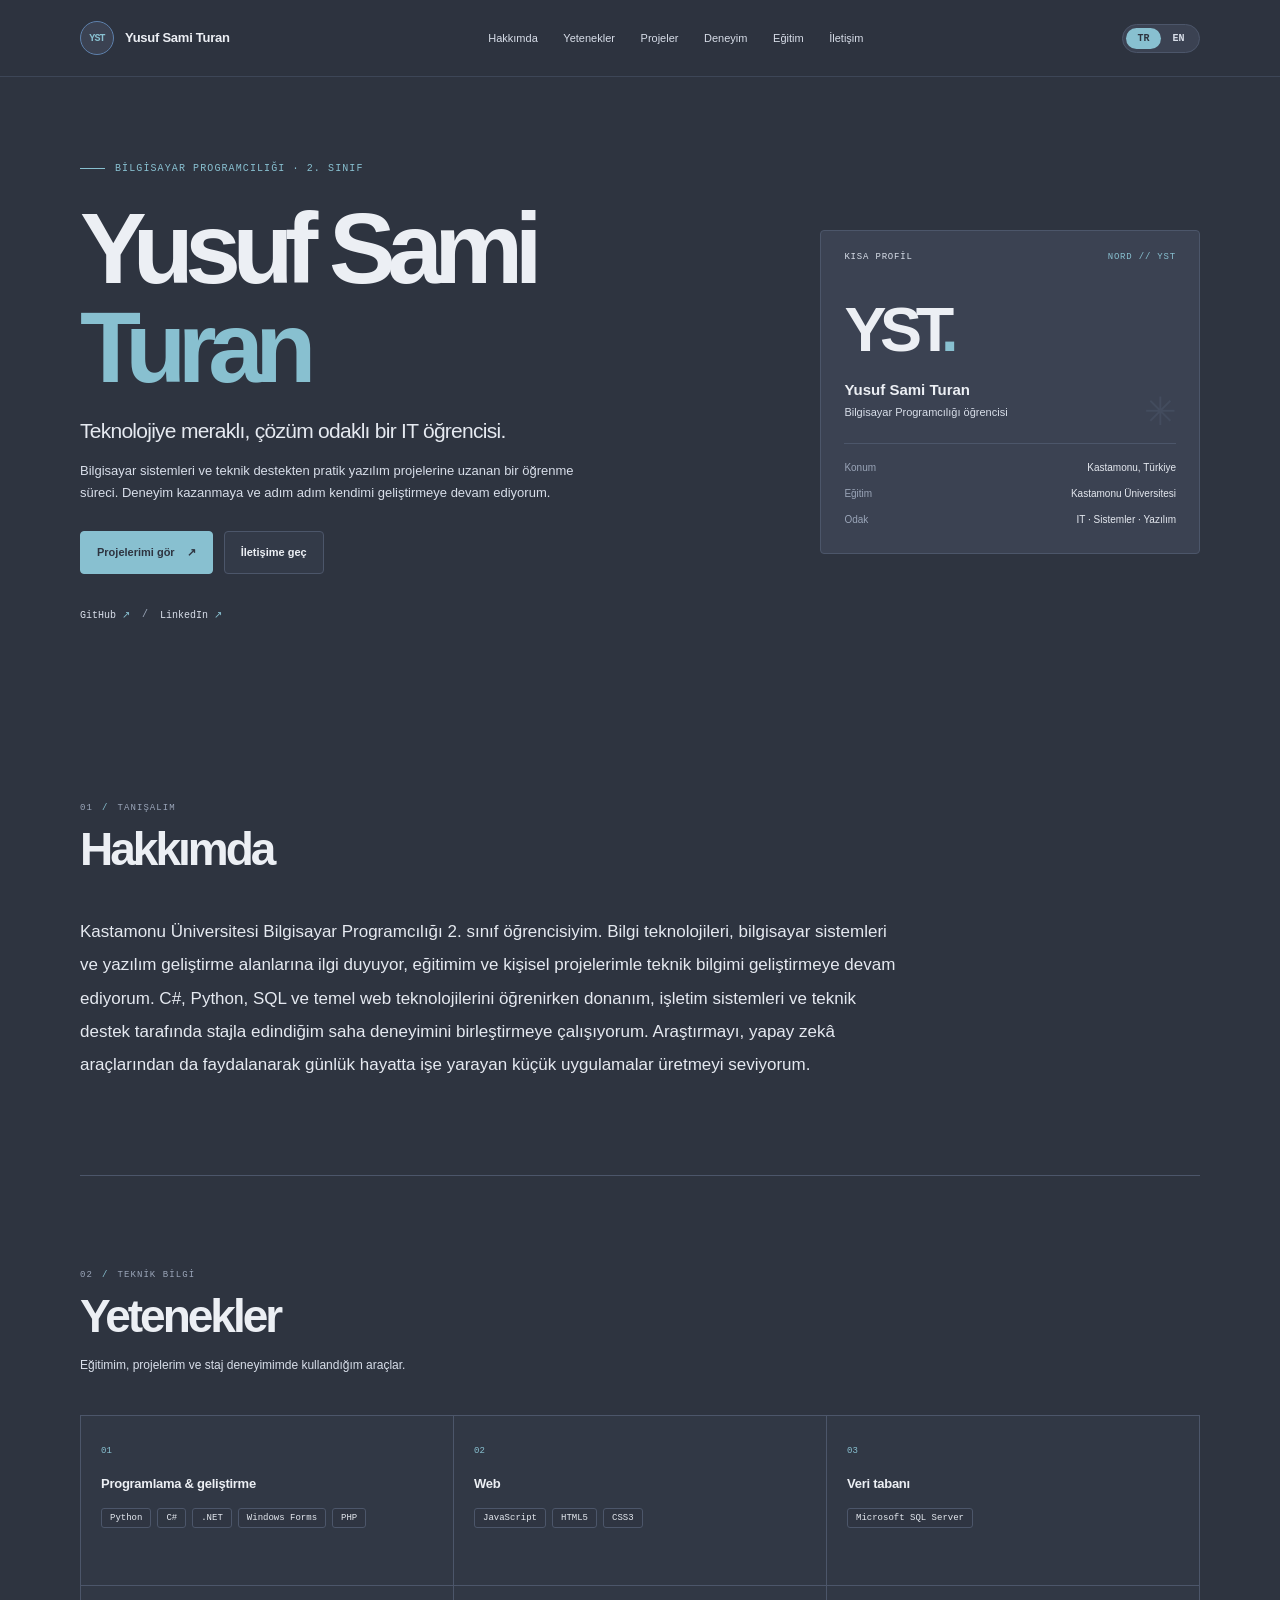
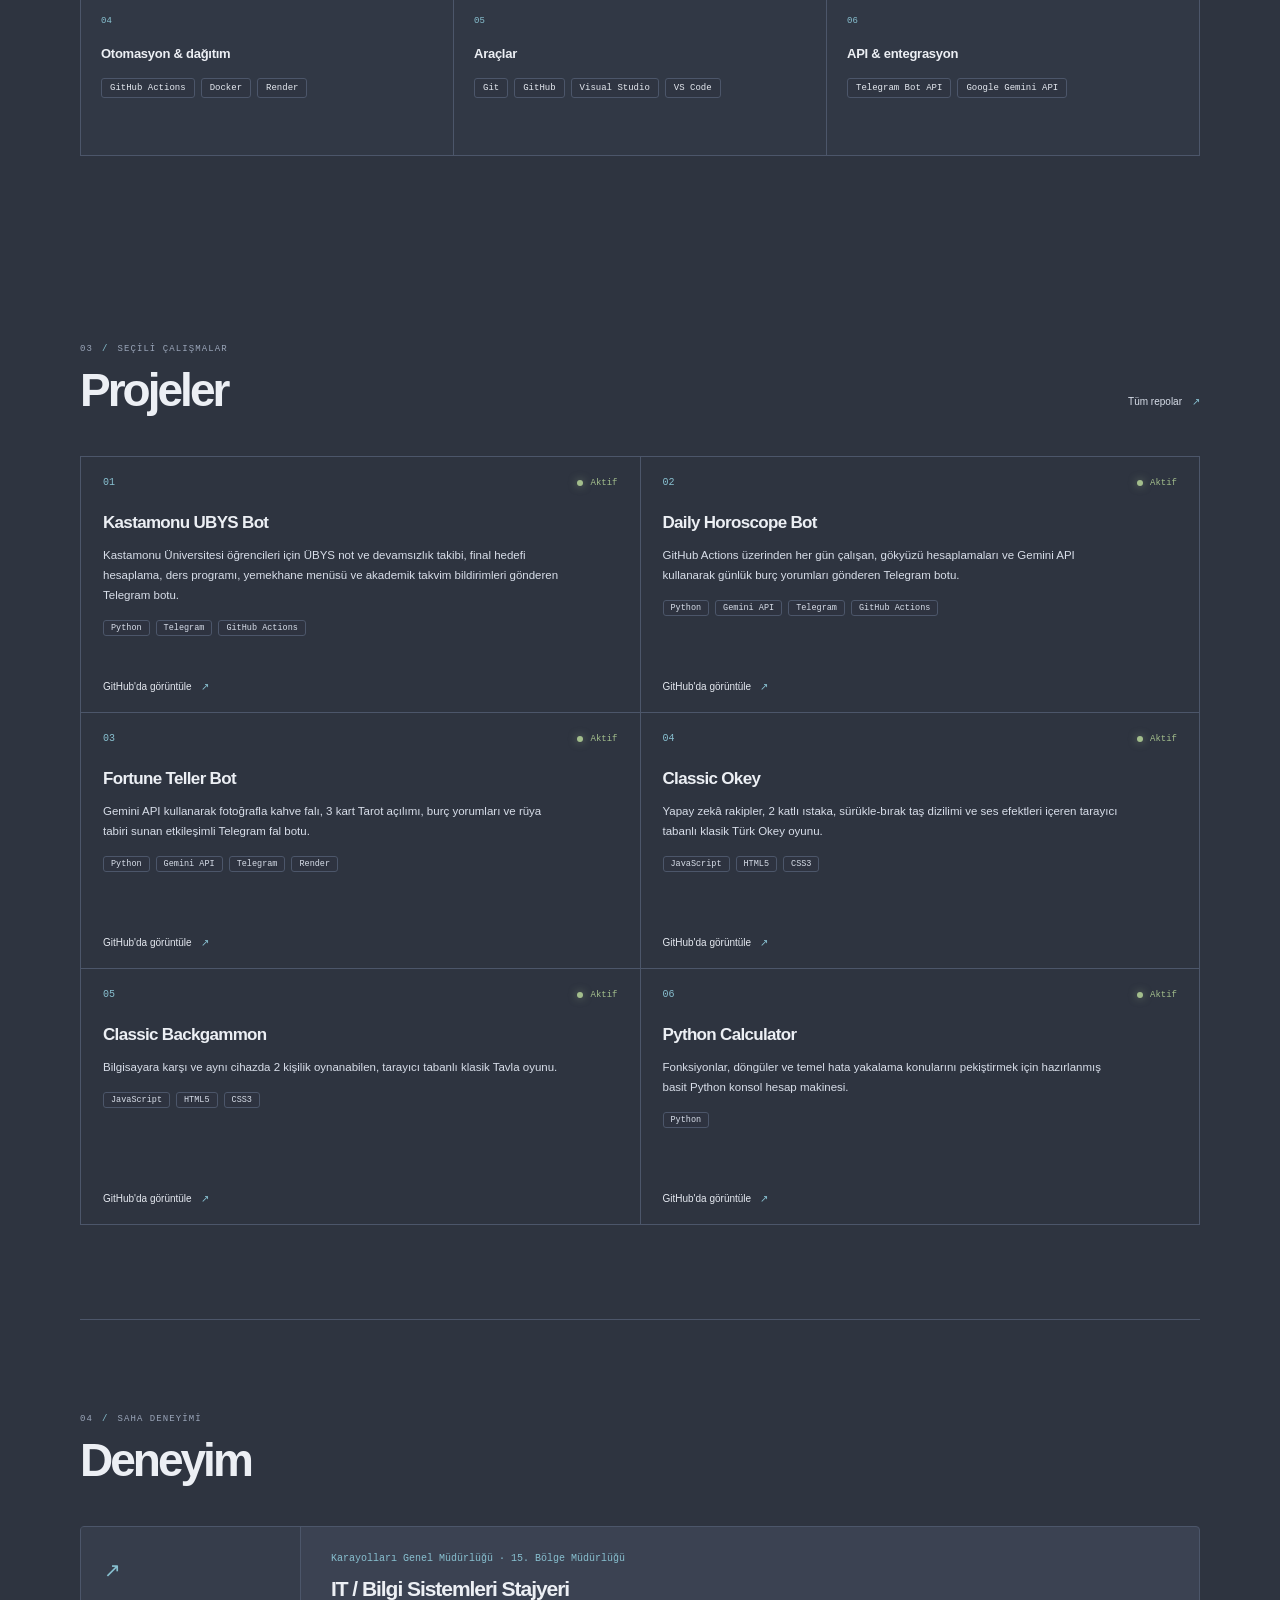
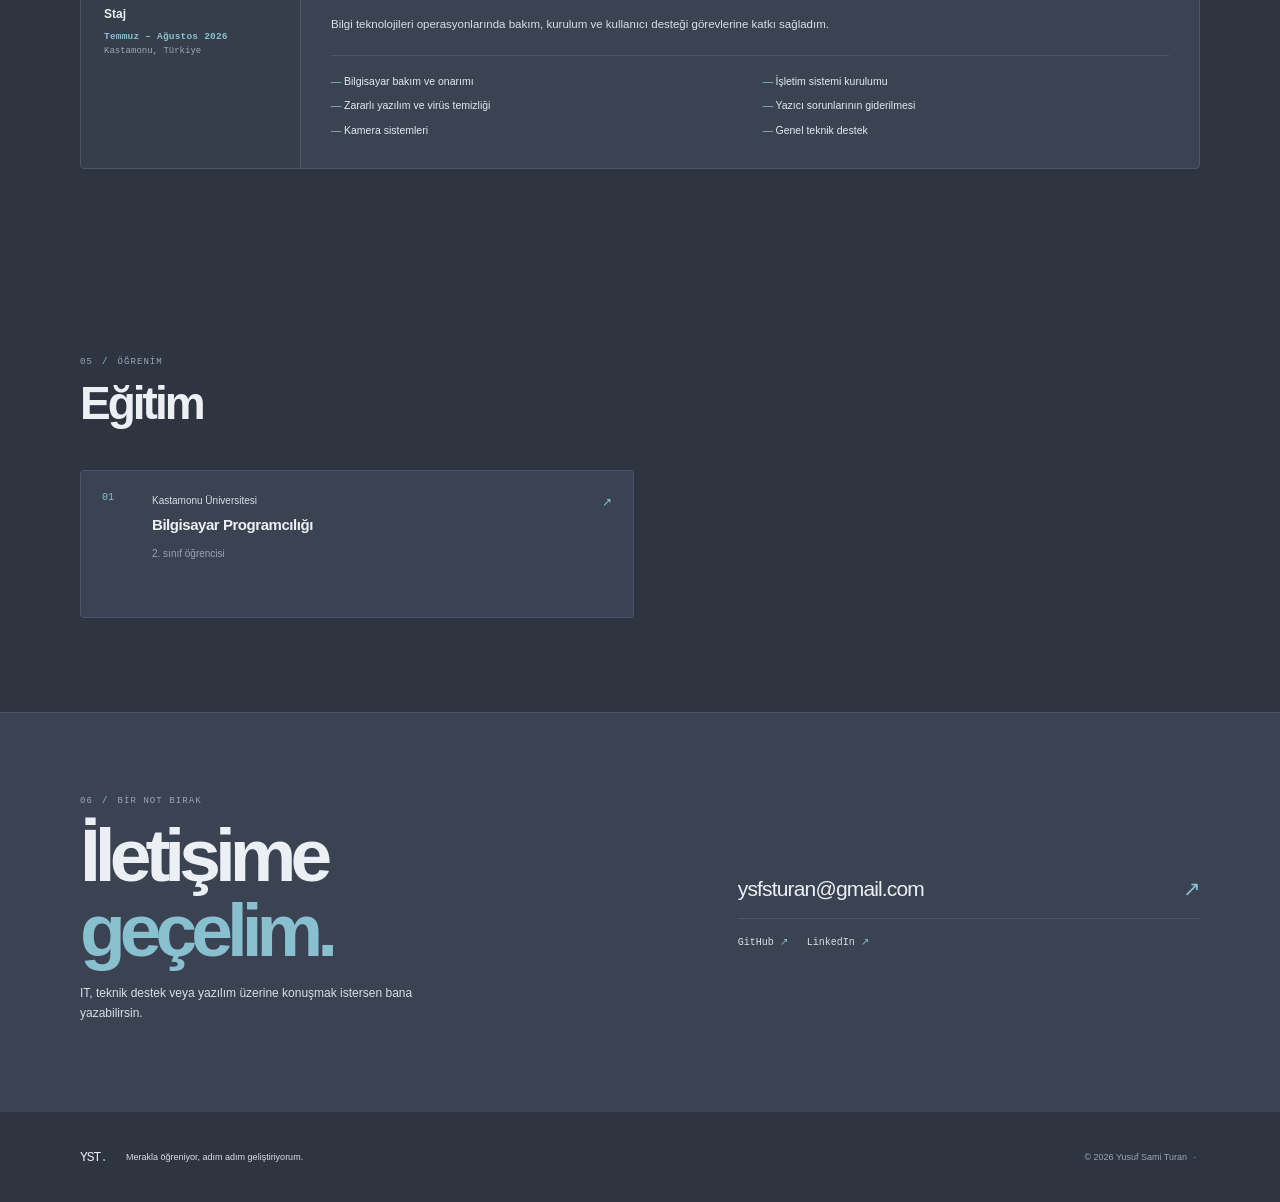
==== commit 275666a7: "Refine bio and project copy with an honest, straightforward tone" ====
--- a/index.html
+++ b/index.html
@@ -4,10 +4,10 @@
     <meta charset="utf-8" />
     <meta name="viewport" content="width=device-width, initial-scale=1" />
     <meta name="theme-color" content="#2E3440" />
-    <meta name="description" content="Yusuf Sami Turan — Kastamonu Üniversitesi Bilgisayar Programcılığı 2. sınıf öğrencisi. Backend otomasyonu, Telegram botları, web oyunları ve IT sistemleri." />
+    <meta name="description" content="Yusuf Sami Turan — Kastamonu Üniversitesi Bilgisayar Programcılığı öğrencisi. IT, teknik destek ve yazılım projeleri." />
     <meta property="og:type" content="website" />
     <meta property="og:title" content="Yusuf Sami Turan — IT & Yazılım" />
-    <meta property="og:description" content="Bilgi teknolojileri, bulut otomasyonu, pratik yapay zekâ entegrasyonları ve yazılım projeleri." />
+    <meta property="og:description" content="Bilgi teknolojileri, teknik destek ve yazılım geliştirme alanlarına ilgi duyan Bilgisayar Programcılığı öğrencisi." />
     <meta property="og:url" content="https://ysfsturan.github.io/" />
     <meta property="og:locale" content="tr_TR" />
     <meta property="og:locale:alternate" content="en_US" />
@@ -45,8 +45,8 @@
         <div class="hero-copy">
           <p class="eyebrow"><span class="eyebrow-line" aria-hidden="true"></span><span data-i18n="heroEyebrow">Bilgisayar Programcılığı · 2. sınıf</span></p>
           <h1 id="hero-title">Yusuf Sami<br /><span>Turan</span></h1>
-          <p class="hero-lead" data-i18n="heroLead">Backend otomasyonu, IT sistemleri ve pratik yapay zekâ entegrasyonları.</p>
-          <p class="hero-description" data-i18n="heroDescription">Donanım ve sistem desteğinden bulutta çalışan Telegram botlarına ve web uygulamalarına uzanan pratik yazılım çözümleri geliştiriyorum.</p>
+          <p class="hero-lead" data-i18n="heroLead">Teknolojiye meraklı, çözüm odaklı bir IT öğrencisi.</p>
+          <p class="hero-description" data-i18n="heroDescription">Bilgisayar sistemleri ve teknik destekten pratik yazılım projelerine uzanan bir öğrenme süreci. Deneyim kazanmaya ve adım adım kendimi geliştirmeye devam ediyorum.</p>
           <div class="hero-actions">
             <a class="button button-primary" href="#projects"><span data-i18n="heroProjects">Projelerimi gör</span><span aria-hidden="true">↗</span></a>
             <a class="button button-secondary" href="#contact" data-i18n="heroContact">İletişime geç</a>
@@ -66,7 +66,7 @@
           <dl class="profile-facts">
             <div><dt data-i18n="profileLocationLabel">Konum</dt><dd data-i18n="profileLocation">Kastamonu, Türkiye</dd></div>
             <div><dt data-i18n="profileStudyLabel">Eğitim</dt><dd data-i18n="profileStudy">Kastamonu Üniversitesi</dd></div>
-            <div><dt data-i18n="profileFocusLabel">Odak</dt><dd data-i18n="profileFocus">Backend · Otomasyon · IT</dd></div>
+            <div><dt data-i18n="profileFocusLabel">Odak</dt><dd data-i18n="profileFocus">IT · Sistemler · Yazılım</dd></div>
           </dl>
           <span class="card-corner" aria-hidden="true">✳</span>
         </aside>
@@ -78,7 +78,7 @@
           <h2 id="about-title" data-i18n="aboutTitle">Hakkımda</h2>
         </div>
         <div class="about-content">
-          <p class="about-copy" data-i18n="aboutText">Kastamonu Üniversitesi Bilgisayar Programcılığı 2. sınıf öğrencisiyim. Python, C#/.NET, JavaScript ve SQL ile günlük hayatta doğrudan işe yarayan otomasyonlar, bulutta zamanlanmış Telegram botları (GitHub Actions, Docker, Render), çok modlu yapay zekâ entegrasyonları (Google Gemini Flash & Vision) ve tarayıcı tabanlı oyunlar geliştiriyorum. Yazılım tarafının yanında Bilgi İşlem biriminde yaptığım IT stajıyla donanım bakımı, işletim sistemi kurulumu, yazıcı ve kamera sistemleri desteği konularında da saha deneyimi kazandım.</p>
+          <p class="about-copy" data-i18n="aboutText">Kastamonu Üniversitesi Bilgisayar Programcılığı 2. sınıf öğrencisiyim. Bilgi teknolojileri, bilgisayar sistemleri ve yazılım geliştirme alanlarına ilgi duyuyor, eğitimim ve kişisel projelerimle teknik bilgimi geliştirmeye devam ediyorum. C#, Python, SQL ve temel web teknolojilerini öğrenirken donanım, işletim sistemleri ve teknik destek tarafında stajla edindiğim saha deneyimini birleştirmeye çalışıyorum. Araştırmayı, yapay zekâ araçlarından da faydalanarak günlük hayatta işe yarayan küçük uygulamalar üretmeyi seviyorum.</p>
         </div>
       </section>
 
@@ -86,15 +86,15 @@
         <div class="section-heading">
           <p class="section-kicker">02 <span>/</span> <span data-i18n="skillsKicker">Teknik bilgi</span></p>
           <h2 id="skills-title" data-i18n="skillsTitle">Yetenekler</h2>
-          <p class="section-intro" data-i18n="skillsIntro">Eğitimim, projelerim ve staj deneyimimde aktif olarak kullandığım teknolojiler.</p>
+          <p class="section-intro" data-i18n="skillsIntro">Eğitimim, projelerim ve staj deneyimimde kullandığım araçlar.</p>
         </div>
         <div class="skills-grid">
           <article class="skill-group"><span class="skill-number">01</span><h3 data-i18n="skillProgramming">Programlama &amp; geliştirme</h3><ul class="tag-list"><li>Python</li><li>C#</li><li>.NET</li><li>Windows Forms</li><li>PHP</li></ul></article>
-          <article class="skill-group"><span class="skill-number">02</span><h3 data-i18n="skillWeb">Web &amp; arayüz</h3><ul class="tag-list"><li>JavaScript</li><li>HTML5</li><li>CSS3</li><li>Web Audio API</li></ul></article>
+          <article class="skill-group"><span class="skill-number">02</span><h3 data-i18n="skillWeb">Web</h3><ul class="tag-list"><li>JavaScript</li><li>HTML5</li><li>CSS3</li></ul></article>
           <article class="skill-group"><span class="skill-number">03</span><h3 data-i18n="skillData">Veri tabanı</h3><ul class="tag-list"><li>Microsoft SQL Server</li></ul></article>
-          <article class="skill-group"><span class="skill-number">04</span><h3 data-i18n="skillCloud">Bulut &amp; otomasyon</h3><ul class="tag-list"><li>GitHub Actions</li><li>Docker</li><li>Render</li></ul></article>
+          <article class="skill-group"><span class="skill-number">04</span><h3 data-i18n="skillCloud">Otomasyon &amp; dağıtım</h3><ul class="tag-list"><li>GitHub Actions</li><li>Docker</li><li>Render</li></ul></article>
           <article class="skill-group"><span class="skill-number">05</span><h3 data-i18n="skillTools">Araçlar</h3><ul class="tag-list"><li>Git</li><li>GitHub</li><li>Visual Studio</li><li>VS Code</li></ul></article>
-          <article class="skill-group"><span class="skill-number">06</span><h3 data-i18n="skillApis">API &amp; yapay zekâ</h3><ul class="tag-list"><li>Telegram Bot API</li><li>Google Gemini (Flash &amp; Vision)</li></ul></article>
+          <article class="skill-group"><span class="skill-number">06</span><h3 data-i18n="skillApis">API &amp; entegrasyon</h3><ul class="tag-list"><li>Telegram Bot API</li><li>Google Gemini API</li></ul></article>
         </div>
       </section>
 
@@ -106,37 +106,37 @@
         <div class="projects-grid">
           <article class="project-card">
             <div class="project-meta"><span class="project-index">01</span><span class="project-status is-active"><i aria-hidden="true"></i><span data-i18n="statusActive">Aktif</span></span></div>
-            <h3>Kastamonu UBYS Bot</h3><p data-i18n="projectUbys">Kastamonu Üniversitesi geneli için ÜBYS not takibi, final hedef &amp; YANO/GANO hesabı, Bologna saatine göre gün bazlı devamsızlık, transkript seçmeli çözümleme, ders programı, sınav PDF'leri, yemekhane ve hava durumu sunan Telegram asistanı.</p>
-            <ul class="project-tags" aria-label="Teknolojiler" data-i18n-aria="techLabel"><li>Python</li><li>BeautifulSoup4</li><li>GitHub Actions</li><li>Gist API</li><li>Docker</li></ul>
+            <h3>Kastamonu UBYS Bot</h3><p data-i18n="projectUbys">Kastamonu Üniversitesi öğrencileri için ÜBYS not ve devamsızlık takibi, final hedefi hesaplama, ders programı, yemekhane menüsü ve akademik takvim bildirimleri gönderen Telegram botu.</p>
+            <ul class="project-tags" aria-label="Teknolojiler" data-i18n-aria="techLabel"><li>Python</li><li>Telegram</li><li>GitHub Actions</li></ul>
             <a class="project-link" href="https://github.com/ysfsturan/Kastamonu_UBYS_Bot" target="_blank" rel="noopener noreferrer"><span data-i18n="viewProject">GitHub'da görüntüle</span><span aria-hidden="true">↗</span><span class="visually-hidden"> — Kastamonu UBYS Bot</span></a>
           </article>
           <article class="project-card">
             <div class="project-meta"><span class="project-index">02</span><span class="project-status is-active"><i aria-hidden="true"></i><span data-i18n="statusActive">Aktif</span></span></div>
-            <h3>Daily Horoscope Bot</h3><p data-i18n="projectHoroscope">Saf Python astronomy-engine ile gerçek doğum haritası, evler, gezegen transitleri, retro ve Ay evresi hesaplayıp otomatik keşfedilen Gemini Flash modelleri ve / komutlarıyla günlük astroloji yorumu sunan Telegram botu.</p>
-            <ul class="project-tags" aria-label="Teknolojiler" data-i18n-aria="techLabel"><li>Python</li><li>astronomy-engine</li><li>Gemini Flash</li><li>GitHub Actions</li></ul>
+            <h3>Daily Horoscope Bot</h3><p data-i18n="projectHoroscope">GitHub Actions üzerinden her gün çalışan, gökyüzü hesaplamaları ve Gemini API kullanarak günlük burç yorumları gönderen Telegram botu.</p>
+            <ul class="project-tags" aria-label="Teknolojiler" data-i18n-aria="techLabel"><li>Python</li><li>Gemini API</li><li>Telegram</li><li>GitHub Actions</li></ul>
             <a class="project-link" href="https://github.com/ysfsturan/Daily_Horoscope_Bot" target="_blank" rel="noopener noreferrer"><span data-i18n="viewProject">GitHub'da görüntüle</span><span aria-hidden="true">↗</span><span class="visually-hidden"> — Daily Horoscope Bot</span></a>
           </article>
           <article class="project-card">
             <div class="project-meta"><span class="project-index">03</span><span class="project-status is-active"><i aria-hidden="true"></i><span data-i18n="statusActive">Aktif</span></span></div>
-            <h3>Fortune Teller Bot</h3><p data-i18n="projectFortune">Kahve fincanı fotoğrafı analizi (Gemini Vision), 3 kart Tarot açılımı, günün kartı, 12 burç menüsü, Evet/Hayır sarkaçı ve rüya tabiri özellikleriyle Render Webhook (/health) ve GitHub Actions üzerinde çalışan çok modlu bot.</p>
-            <ul class="project-tags" aria-label="Teknolojiler" data-i18n-aria="techLabel"><li>Python</li><li>Gemini Vision</li><li>Render Webhook</li><li>Docker</li></ul>
+            <h3>Fortune Teller Bot</h3><p data-i18n="projectFortune">Gemini API kullanarak fotoğrafla kahve falı, 3 kart Tarot açılımı, burç yorumları ve rüya tabiri sunan etkileşimli Telegram fal botu.</p>
+            <ul class="project-tags" aria-label="Teknolojiler" data-i18n-aria="techLabel"><li>Python</li><li>Gemini API</li><li>Telegram</li><li>Render</li></ul>
             <a class="project-link" href="https://github.com/ysfsturan/Fortune_Teller_Bot" target="_blank" rel="noopener noreferrer"><span data-i18n="viewProject">GitHub'da görüntüle</span><span aria-hidden="true">↗</span><span class="visually-hidden"> — Fortune Teller Bot</span></a>
           </article>
           <article class="project-card">
             <div class="project-meta"><span class="project-index">04</span><span class="project-status is-active"><i aria-hidden="true"></i><span data-i18n="statusActive">Aktif</span></span></div>
-            <h3>Classic Okey</h3><p data-i18n="projectOkey">Yapay zekâ rakipler, 2 katlı ahşap ıstaka, sürükle-bırak taş dizilimi ve Web Audio API ses efektleri içeren tarayıcı tabanlı klasik Türk Okey oyunu.</p>
-            <ul class="project-tags" aria-label="Teknolojiler" data-i18n-aria="techLabel"><li>JavaScript</li><li>HTML5</li><li>CSS3</li><li>Web Audio API</li></ul>
+            <h3>Classic Okey</h3><p data-i18n="projectOkey">Yapay zekâ rakipler, 2 katlı ıstaka, sürükle-bırak taş dizilimi ve ses efektleri içeren tarayıcı tabanlı klasik Türk Okey oyunu.</p>
+            <ul class="project-tags" aria-label="Teknolojiler" data-i18n-aria="techLabel"><li>JavaScript</li><li>HTML5</li><li>CSS3</li></ul>
             <a class="project-link" href="https://github.com/ysfsturan/Classic_Okey" target="_blank" rel="noopener noreferrer"><span data-i18n="viewProject">GitHub'da görüntüle</span><span aria-hidden="true">↗</span><span class="visually-hidden"> — Classic Okey</span></a>
           </article>
           <article class="project-card">
             <div class="project-meta"><span class="project-index">05</span><span class="project-status is-active"><i aria-hidden="true"></i><span data-i18n="statusActive">Aktif</span></span></div>
-            <h3>Classic Backgammon</h3><p data-i18n="projectBackgammon">Yapay zekâ rakip, yerel 2 oyunculu mod, geçerli hamle vurgulama ve Web Audio API ses efektleriyle geliştirilmiş klasik web Tavla oyunu.</p>
-            <ul class="project-tags" aria-label="Teknolojiler" data-i18n-aria="techLabel"><li>JavaScript</li><li>HTML5</li><li>CSS3</li><li>Web Audio API</li></ul>
+            <h3>Classic Backgammon</h3><p data-i18n="projectBackgammon">Bilgisayara karşı ve aynı cihazda 2 kişilik oynanabilen, tarayıcı tabanlı klasik Tavla oyunu.</p>
+            <ul class="project-tags" aria-label="Teknolojiler" data-i18n-aria="techLabel"><li>JavaScript</li><li>HTML5</li><li>CSS3</li></ul>
             <a class="project-link" href="https://github.com/ysfsturan/Classic_Backgammon" target="_blank" rel="noopener noreferrer"><span data-i18n="viewProject">GitHub'da görüntüle</span><span aria-hidden="true">↗</span><span class="visually-hidden"> — Classic Backgammon</span></a>
           </article>
           <article class="project-card">
-            <div class="project-meta"><span class="project-index">06</span><span class="project-status"><i aria-hidden="true"></i><span data-i18n="statusCompleted">Tamamlandı</span></span></div>
-            <h3>Python Calculator</h3><p data-i18n="projectCalculator">Temel programlama pratiği sırasında geliştirilmiş basit Python hesap makinesi projesi.</p>
+            <div class="project-meta"><span class="project-index">06</span><span class="project-status is-active"><i aria-hidden="true"></i><span data-i18n="statusActive">Aktif</span></span></div>
+            <h3>Python Calculator</h3><p data-i18n="projectCalculator">Fonksiyonlar, döngüler ve temel hata yakalama konularını pekiştirmek için hazırlanmış basit Python konsol hesap makinesi.</p>
             <ul class="project-tags" aria-label="Teknolojiler" data-i18n-aria="techLabel"><li>Python</li></ul>
             <a class="project-link" href="https://github.com/ysfsturan/Python_Calculator" target="_blank" rel="noopener noreferrer"><span data-i18n="viewProject">GitHub'da görüntüle</span><span aria-hidden="true">↗</span><span class="visually-hidden"> — Python Calculator</span></a>
           </article>
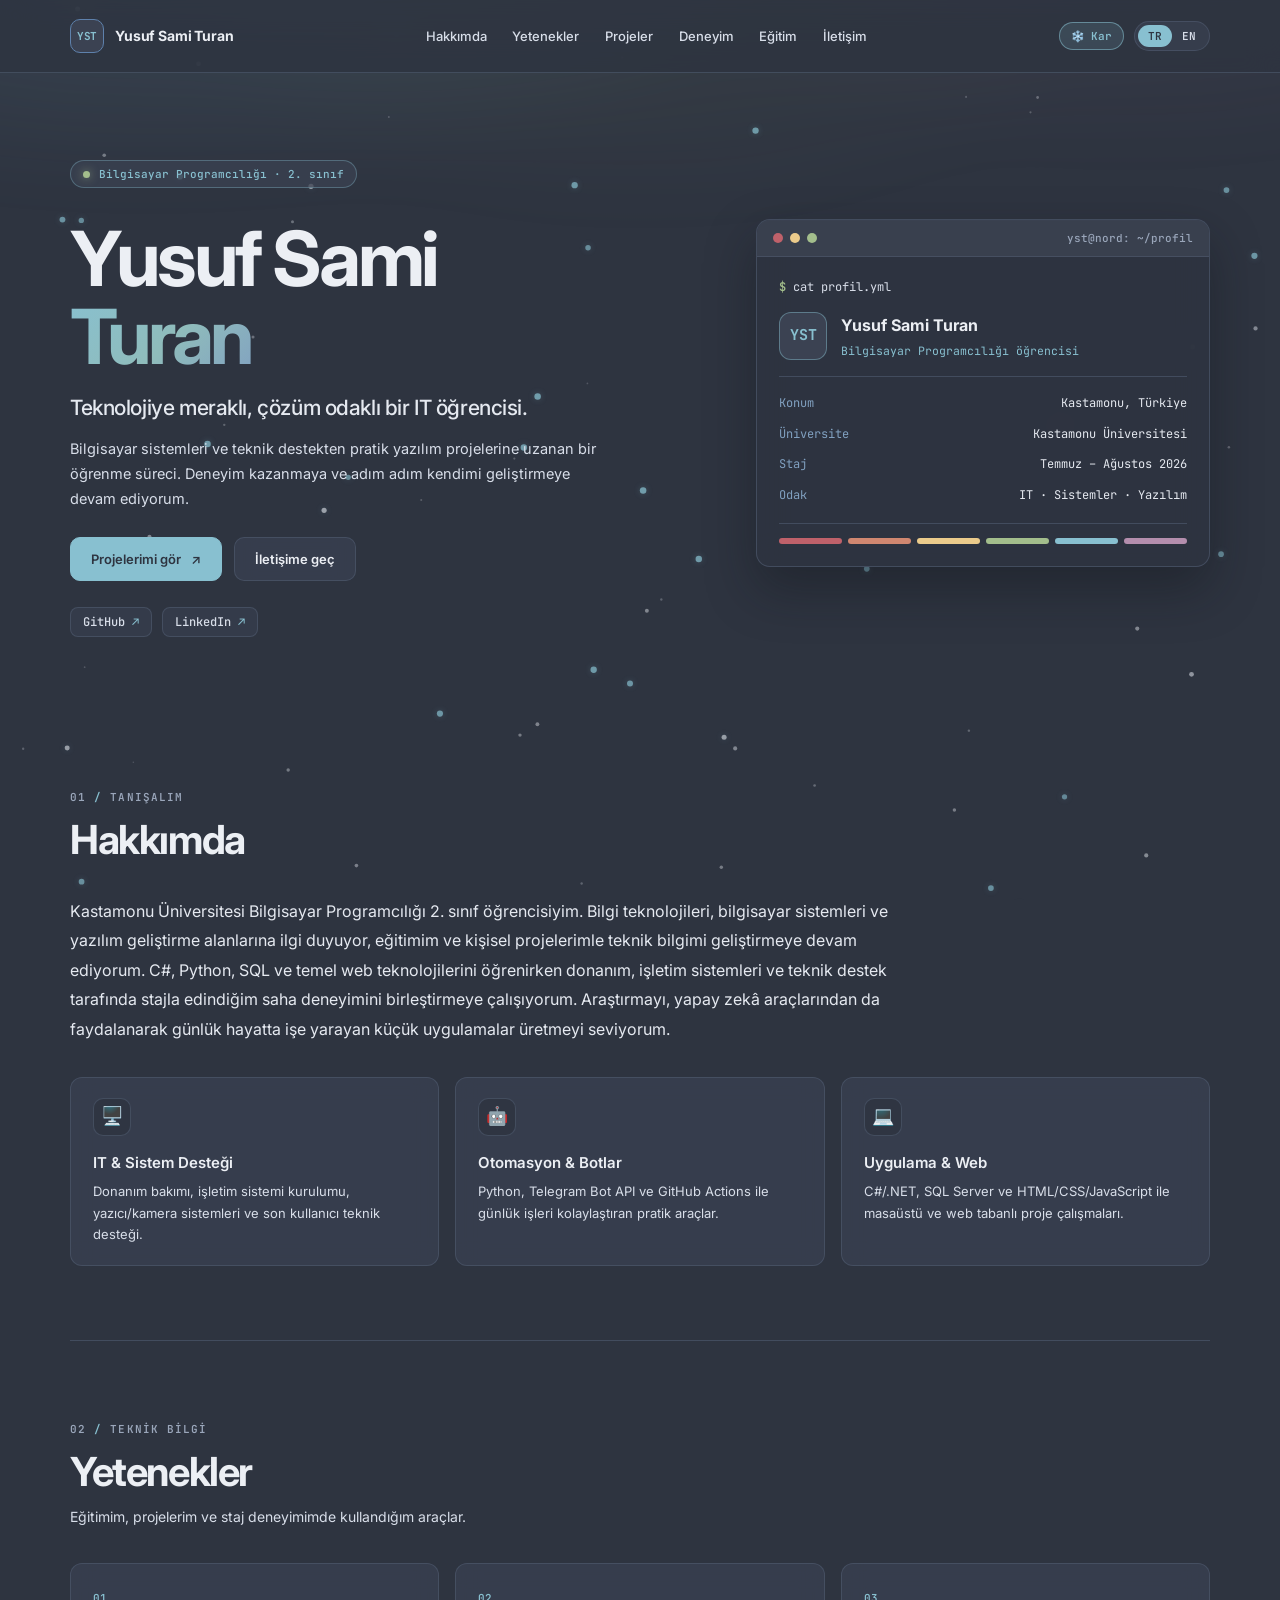
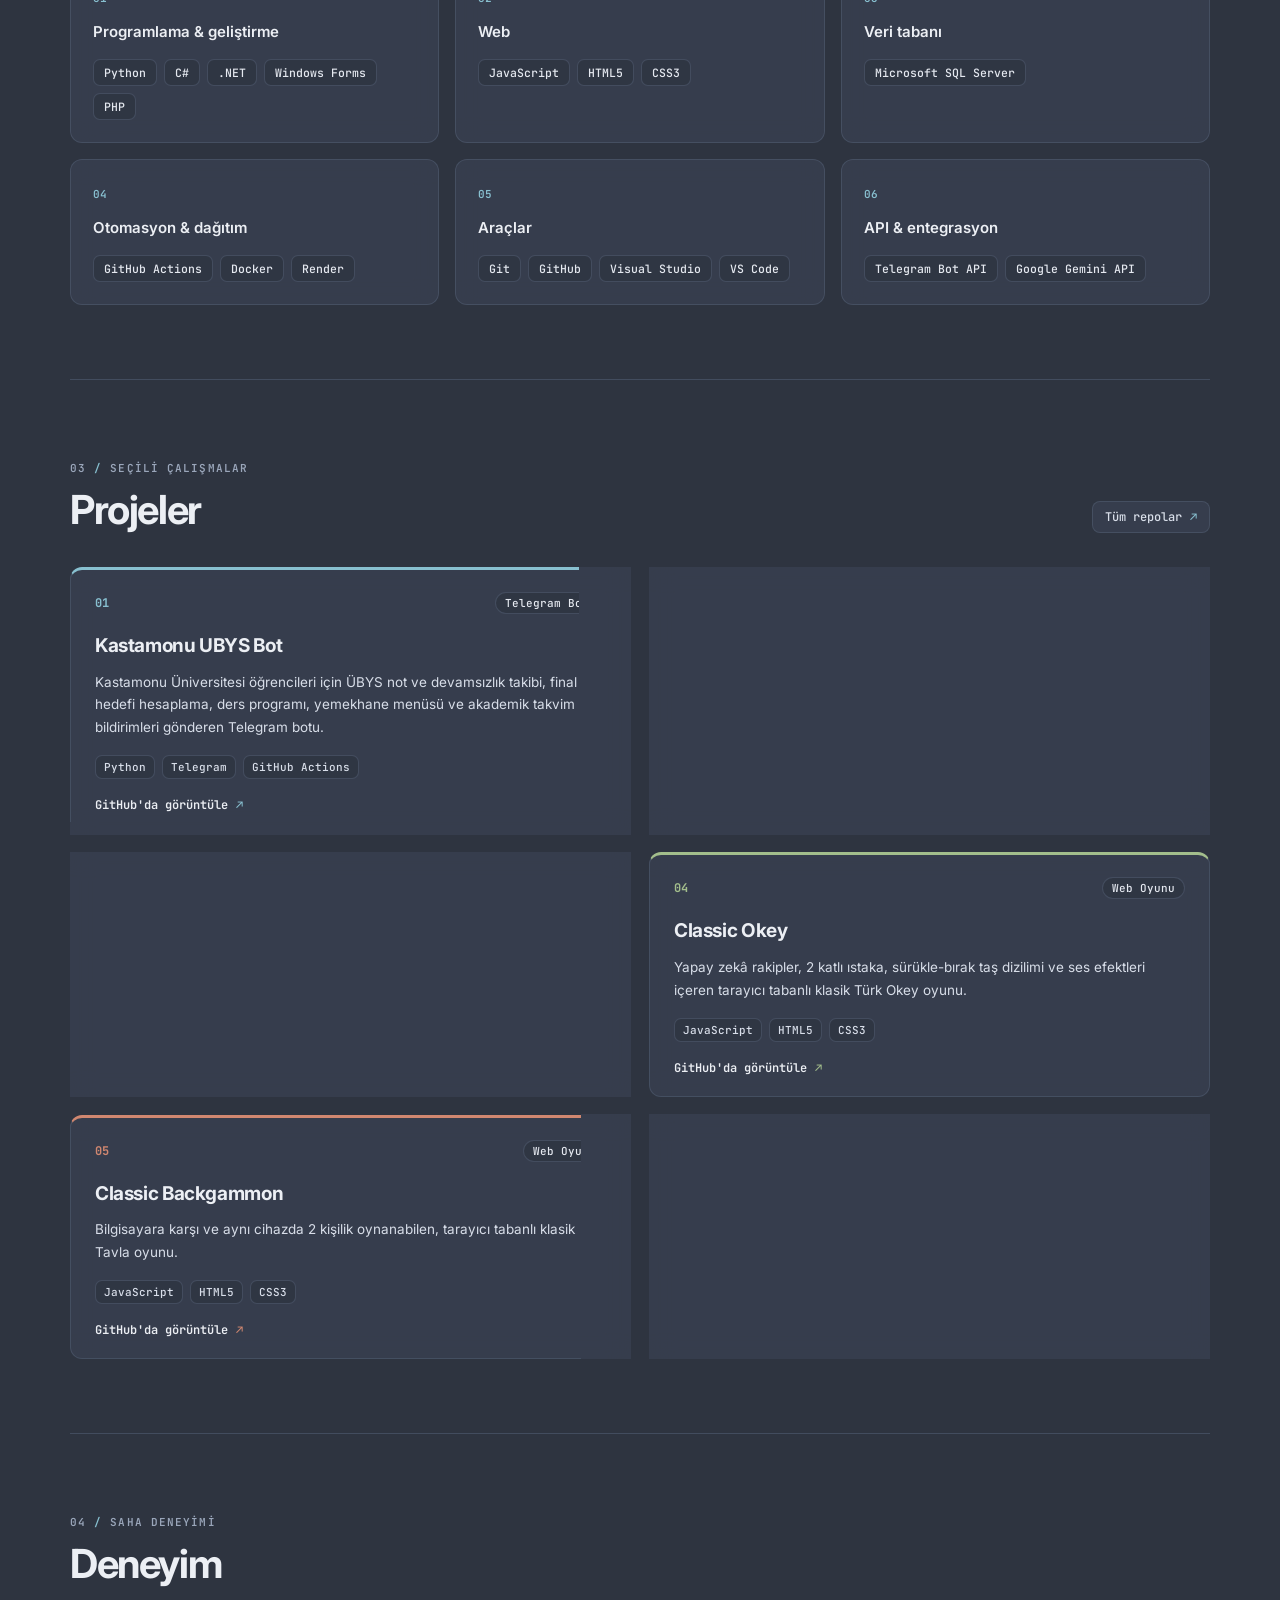
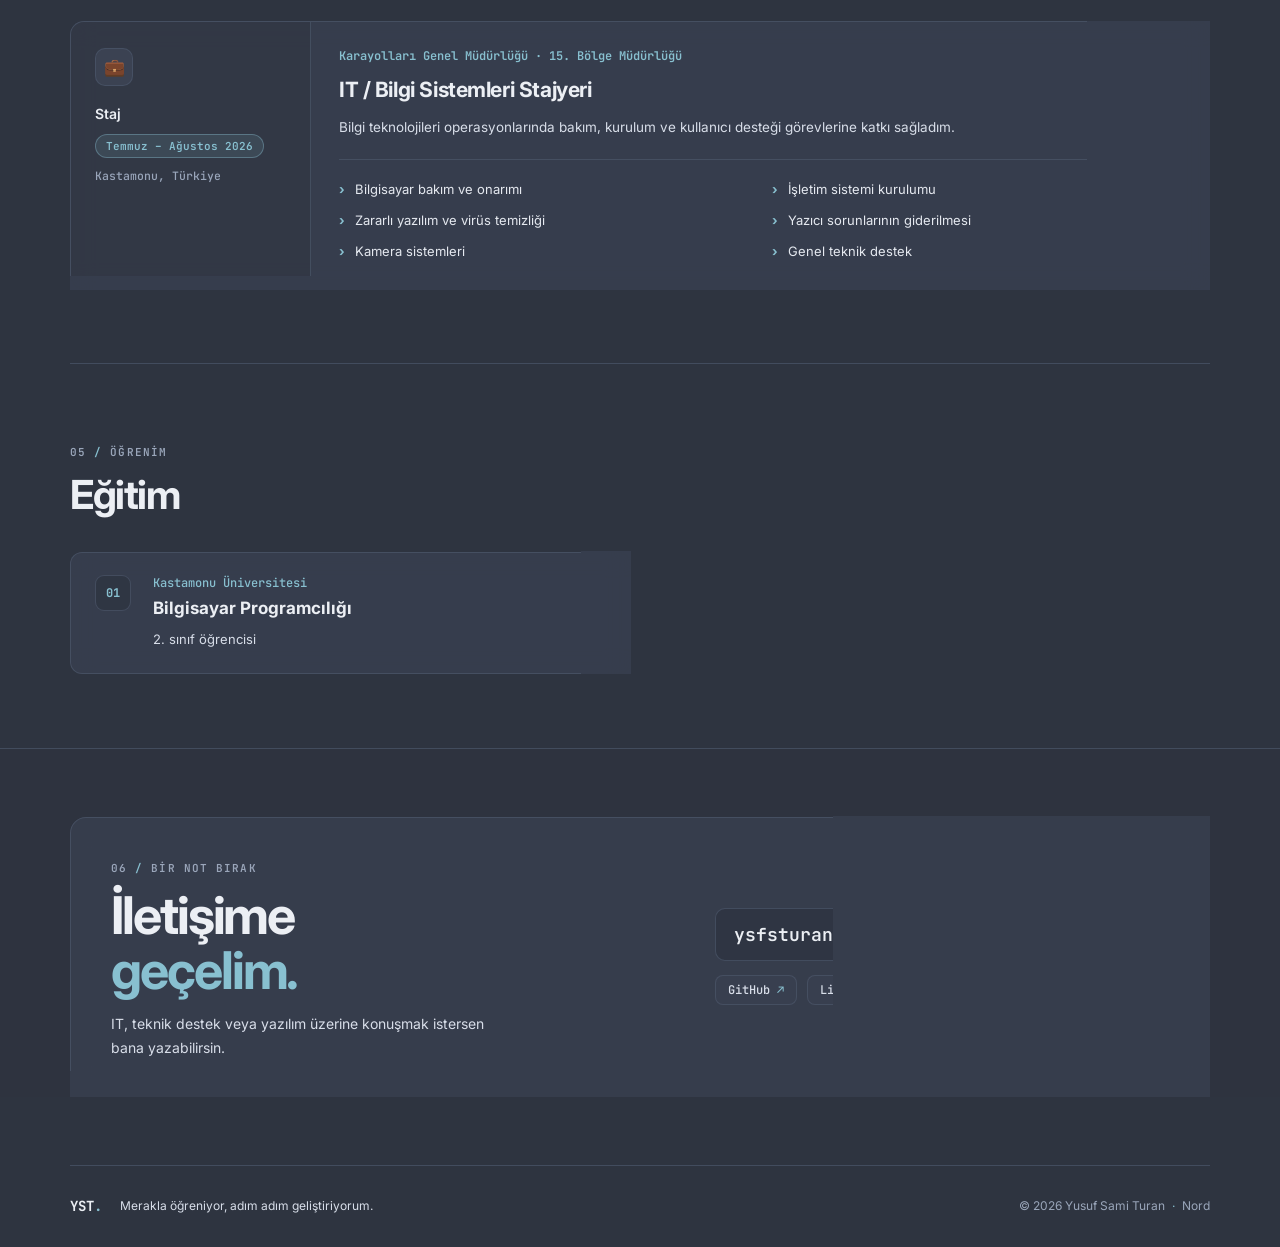
==== commit b221a828: "Redesign portfolio with Nord glassmorphism, interactive snowfall canvas, and updated sections" ====
--- a/index.html
+++ b/index.html
@@ -14,11 +14,17 @@
     <meta name="author" content="Yusuf Sami Turan" />
     <link rel="canonical" href="https://ysfsturan.github.io/" />
     <link rel="icon" href="favicon.svg" type="image/svg+xml" />
+    <link rel="preconnect" href="https://fonts.googleapis.com" />
+    <link rel="preconnect" href="https://fonts.gstatic.com" crossorigin />
+    <link href="https://fonts.googleapis.com/css2?family=Inter:wght@400;500;600;700&family=JetBrains+Mono:wght@400;500;600;700&display=swap" rel="stylesheet" />
     <link rel="stylesheet" href="styles.css" />
-    <title>Yusuf Sami Turan — IT & Yazılım</title>
+    <title>Yusuf Sami Turan — IT &amp; Yazılım</title>
   </head>
   <body>
+    <canvas id="snow-canvas" aria-hidden="true"></canvas>
+    <div class="aurora-glow" aria-hidden="true"></div>
     <a class="skip-link" href="#main" data-i18n="skip">İçeriğe geç</a>
+
     <header class="site-header">
       <div class="header-inner wrap">
         <a class="brand" href="#top" aria-label="Yusuf Sami Turan — ana sayfa" data-i18n-aria="brandHome">
@@ -33,9 +39,15 @@
           <a href="#education" data-i18n="navEducation">Eğitim</a>
           <a href="#contact" data-i18n="navContact">İletişim</a>
         </nav>
-        <div class="language-switch" role="group" aria-label="Dil seçimi" data-i18n-aria="languageLabel">
-          <button type="button" class="language-button is-active" data-lang="tr" aria-pressed="true">TR</button>
-          <button type="button" class="language-button" data-lang="en" aria-pressed="false">EN</button>
+        <div class="header-controls">
+          <button type="button" id="snow-toggle" class="snow-toggle is-active" aria-pressed="true" data-i18n-aria="snowToggleLabel">
+            <span aria-hidden="true">❄️</span>
+            <span data-i18n="snowLabel">Kar</span>
+          </button>
+          <div class="language-switch" role="group" aria-label="Dil seçimi" data-i18n-aria="languageLabel">
+            <button type="button" class="language-button is-active" data-lang="tr" aria-pressed="true">TR</button>
+            <button type="button" class="language-button" data-lang="en" aria-pressed="false">EN</button>
+          </div>
         </div>
       </div>
     </header>
@@ -43,7 +55,7 @@
     <main id="main">
       <section class="hero wrap" id="top" aria-labelledby="hero-title">
         <div class="hero-copy">
-          <p class="eyebrow"><span class="eyebrow-line" aria-hidden="true"></span><span data-i18n="heroEyebrow">Bilgisayar Programcılığı · 2. sınıf</span></p>
+          <p class="hero-badge"><span class="hero-badge-dot" aria-hidden="true"></span><span data-i18n="heroEyebrow">Bilgisayar Programcılığı · 2. sınıf</span></p>
           <h1 id="hero-title">Yusuf Sami<br /><span>Turan</span></h1>
           <p class="hero-lead" data-i18n="heroLead">Teknolojiye meraklı, çözüm odaklı bir IT öğrencisi.</p>
           <p class="hero-description" data-i18n="heroDescription">Bilgisayar sistemleri ve teknik destekten pratik yazılım projelerine uzanan bir öğrenme süreci. Deneyim kazanmaya ve adım adım kendimi geliştirmeye devam ediyorum.</p>
@@ -52,23 +64,40 @@
             <a class="button button-secondary" href="#contact" data-i18n="heroContact">İletişime geç</a>
           </div>
           <div class="hero-socials" aria-label="Sosyal profiller" data-i18n-aria="socialLabel">
-            <a href="https://github.com/ysfsturan" target="_blank" rel="noopener noreferrer">GitHub <span aria-hidden="true">↗</span></a>
-            <span class="social-divider" aria-hidden="true">/</span>
-            <a href="https://www.linkedin.com/in/yusufsamituran/" target="_blank" rel="noopener noreferrer">LinkedIn <span aria-hidden="true">↗</span></a>
-          </div>
-        </div>
-        <aside class="hero-card" aria-label="Profil özeti" data-i18n-aria="profileLabel">
-          <div class="card-topline"><span data-i18n="profileCardLabel">Kısa profil</span><span class="card-index">NORD // YST</span></div>
-          <div class="monogram" aria-hidden="true">YST<span class="monogram-dot">.</span></div>
-          <p class="profile-name">Yusuf Sami Turan</p>
-          <p class="profile-role" data-i18n="profileRole">Bilgisayar Programcılığı öğrencisi</p>
-          <div class="card-rule"></div>
-          <dl class="profile-facts">
-            <div><dt data-i18n="profileLocationLabel">Konum</dt><dd data-i18n="profileLocation">Kastamonu, Türkiye</dd></div>
-            <div><dt data-i18n="profileStudyLabel">Eğitim</dt><dd data-i18n="profileStudy">Kastamonu Üniversitesi</dd></div>
-            <div><dt data-i18n="profileFocusLabel">Odak</dt><dd data-i18n="profileFocus">IT · Sistemler · Yazılım</dd></div>
-          </dl>
-          <span class="card-corner" aria-hidden="true">✳</span>
+            <a class="social-pill" href="https://github.com/ysfsturan" target="_blank" rel="noopener noreferrer">GitHub <span aria-hidden="true">↗</span></a>
+            <a class="social-pill" href="https://www.linkedin.com/in/yusufsamituran/" target="_blank" rel="noopener noreferrer">LinkedIn <span aria-hidden="true">↗</span></a>
+          </div>
+        </div>
+
+        <aside class="terminal-card" aria-label="Profil özeti" data-i18n-aria="profileLabel">
+          <div class="terminal-bar">
+            <div class="terminal-dots" aria-hidden="true"><i></i><i></i><i></i></div>
+            <span class="terminal-title">yst@nord: ~/profil</span>
+          </div>
+          <div class="terminal-body">
+            <p class="terminal-cmd"><span>$</span> cat profil.yml</p>
+            <div class="terminal-header-block">
+              <div class="terminal-avatar" aria-hidden="true">YST</div>
+              <div>
+                <p class="terminal-name">Yusuf Sami Turan</p>
+                <p class="terminal-role" data-i18n="profileRole">Bilgisayar Programcılığı öğrencisi</p>
+              </div>
+            </div>
+            <dl class="terminal-facts">
+              <div><dt data-i18n="profileLocationLabel">Konum</dt><dd data-i18n="profileLocation">Kastamonu, Türkiye</dd></div>
+              <div><dt data-i18n="profileStudyLabel">Üniversite</dt><dd data-i18n="profileStudy">Kastamonu Üniversitesi</dd></div>
+              <div><dt data-i18n="profileInternLabel">Staj</dt><dd data-i18n="profileIntern">Temmuz – Ağustos 2026</dd></div>
+              <div><dt data-i18n="profileFocusLabel">Odak</dt><dd data-i18n="profileFocus">IT · Sistemler · Yazılım</dd></div>
+            </dl>
+            <div class="nord-swatches" aria-hidden="true">
+              <span style="background: var(--nord11)"></span>
+              <span style="background: var(--nord12)"></span>
+              <span style="background: var(--nord13)"></span>
+              <span style="background: var(--nord14)"></span>
+              <span style="background: var(--nord8)"></span>
+              <span style="background: var(--nord15)"></span>
+            </div>
+          </div>
         </aside>
       </section>
 
@@ -77,8 +106,23 @@
           <p class="section-kicker">01 <span>/</span> <span data-i18n="aboutKicker">Tanışalım</span></p>
           <h2 id="about-title" data-i18n="aboutTitle">Hakkımda</h2>
         </div>
-        <div class="about-content">
-          <p class="about-copy" data-i18n="aboutText">Kastamonu Üniversitesi Bilgisayar Programcılığı 2. sınıf öğrencisiyim. Bilgi teknolojileri, bilgisayar sistemleri ve yazılım geliştirme alanlarına ilgi duyuyor, eğitimim ve kişisel projelerimle teknik bilgimi geliştirmeye devam ediyorum. C#, Python, SQL ve temel web teknolojilerini öğrenirken donanım, işletim sistemleri ve teknik destek tarafında stajla edindiğim saha deneyimini birleştirmeye çalışıyorum. Araştırmayı, yapay zekâ araçlarından da faydalanarak günlük hayatta işe yarayan küçük uygulamalar üretmeyi seviyorum.</p>
+        <p class="about-copy" data-i18n="aboutText">Kastamonu Üniversitesi Bilgisayar Programcılığı 2. sınıf öğrencisiyim. Bilgi teknolojileri, bilgisayar sistemleri ve yazılım geliştirme alanlarına ilgi duyuyor, eğitimim ve kişisel projelerimle teknik bilgimi geliştirmeye devam ediyorum. C#, Python, SQL ve temel web teknolojilerini öğrenirken donanım, işletim sistemleri ve teknik destek tarafında stajla edindiğim saha deneyimini birleştirmeye çalışıyorum. Araştırmayı, yapay zekâ araçlarından da faydalanarak günlük hayatta işe yarayan küçük uygulamalar üretmeyi seviyorum.</p>
+        <div class="focus-grid">
+          <article class="focus-card reveal">
+            <span class="focus-icon" aria-hidden="true">🖥️</span>
+            <h3 data-i18n="focusItTitle">IT &amp; Sistem Desteği</h3>
+            <p data-i18n="focusItDesc">Donanım bakımı, işletim sistemi kurulumu, yazıcı/kamera sistemleri ve son kullanıcı teknik desteği.</p>
+          </article>
+          <article class="focus-card reveal">
+            <span class="focus-icon" aria-hidden="true">🤖</span>
+            <h3 data-i18n="focusBotTitle">Otomasyon &amp; Botlar</h3>
+            <p data-i18n="focusBotDesc">Python, Telegram Bot API ve GitHub Actions ile günlük işleri kolaylaştıran pratik araçlar.</p>
+          </article>
+          <article class="focus-card reveal">
+            <span class="focus-icon" aria-hidden="true">💻</span>
+            <h3 data-i18n="focusWebTitle">Uygulama &amp; Web</h3>
+            <p data-i18n="focusWebDesc">C#/.NET, SQL Server ve HTML/CSS/JavaScript ile masaüstü ve web tabanlı proje çalışmaları.</p>
+          </article>
         </div>
       </section>
 
@@ -89,54 +133,63 @@
           <p class="section-intro" data-i18n="skillsIntro">Eğitimim, projelerim ve staj deneyimimde kullandığım araçlar.</p>
         </div>
         <div class="skills-grid">
-          <article class="skill-group"><span class="skill-number">01</span><h3 data-i18n="skillProgramming">Programlama &amp; geliştirme</h3><ul class="tag-list"><li>Python</li><li>C#</li><li>.NET</li><li>Windows Forms</li><li>PHP</li></ul></article>
-          <article class="skill-group"><span class="skill-number">02</span><h3 data-i18n="skillWeb">Web</h3><ul class="tag-list"><li>JavaScript</li><li>HTML5</li><li>CSS3</li></ul></article>
-          <article class="skill-group"><span class="skill-number">03</span><h3 data-i18n="skillData">Veri tabanı</h3><ul class="tag-list"><li>Microsoft SQL Server</li></ul></article>
-          <article class="skill-group"><span class="skill-number">04</span><h3 data-i18n="skillCloud">Otomasyon &amp; dağıtım</h3><ul class="tag-list"><li>GitHub Actions</li><li>Docker</li><li>Render</li></ul></article>
-          <article class="skill-group"><span class="skill-number">05</span><h3 data-i18n="skillTools">Araçlar</h3><ul class="tag-list"><li>Git</li><li>GitHub</li><li>Visual Studio</li><li>VS Code</li></ul></article>
-          <article class="skill-group"><span class="skill-number">06</span><h3 data-i18n="skillApis">API &amp; entegrasyon</h3><ul class="tag-list"><li>Telegram Bot API</li><li>Google Gemini API</li></ul></article>
-        </div>
-      </section>
-
-      <section class="section wrap" id="projects" aria-labelledby="projects-title">
+          <article class="skill-group reveal"><span class="skill-number">01</span><h3 data-i18n="skillProgramming">Programlama &amp; geliştirme</h3><ul class="tag-list"><li>Python</li><li>C#</li><li>.NET</li><li>Windows Forms</li><li>PHP</li></ul></article>
+          <article class="skill-group reveal"><span class="skill-number">02</span><h3 data-i18n="skillWeb">Web</h3><ul class="tag-list"><li>JavaScript</li><li>HTML5</li><li>CSS3</li></ul></article>
+          <article class="skill-group reveal"><span class="skill-number">03</span><h3 data-i18n="skillData">Veri tabanı</h3><ul class="tag-list"><li>Microsoft SQL Server</li></ul></article>
+          <article class="skill-group reveal"><span class="skill-number">04</span><h3 data-i18n="skillCloud">Otomasyon &amp; dağıtım</h3><ul class="tag-list"><li>GitHub Actions</li><li>Docker</li><li>Render</li></ul></article>
+          <article class="skill-group reveal"><span class="skill-number">05</span><h3 data-i18n="skillTools">Araçlar</h3><ul class="tag-list"><li>Git</li><li>GitHub</li><li>Visual Studio</li><li>VS Code</li></ul></article>
+          <article class="skill-group reveal"><span class="skill-number">06</span><h3 data-i18n="skillApis">API &amp; entegrasyon</h3><ul class="tag-list"><li>Telegram Bot API</li><li>Google Gemini API</li></ul></article>
+        </div>
+      </section>
+
+      <section class="section section-bordered wrap" id="projects" aria-labelledby="projects-title">
         <div class="section-heading section-heading-row">
-          <div><p class="section-kicker">03 <span>/</span> <span data-i18n="projectsKicker">Seçili çalışmalar</span></p><h2 id="projects-title" data-i18n="projectsTitle">Projeler</h2></div>
+          <div>
+            <p class="section-kicker">03 <span>/</span> <span data-i18n="projectsKicker">Seçili çalışmalar</span></p>
+            <h2 id="projects-title" data-i18n="projectsTitle">Projeler</h2>
+          </div>
           <a class="text-link" href="https://github.com/ysfsturan?tab=repositories" target="_blank" rel="noopener noreferrer"><span data-i18n="allProjects">Tüm repolar</span><span aria-hidden="true">↗</span></a>
         </div>
         <div class="projects-grid">
-          <article class="project-card">
-            <div class="project-meta"><span class="project-index">01</span><span class="project-status is-active"><i aria-hidden="true"></i><span data-i18n="statusActive">Aktif</span></span></div>
-            <h3>Kastamonu UBYS Bot</h3><p data-i18n="projectUbys">Kastamonu Üniversitesi öğrencileri için ÜBYS not ve devamsızlık takibi, final hedefi hesaplama, ders programı, yemekhane menüsü ve akademik takvim bildirimleri gönderen Telegram botu.</p>
+          <article class="project-card accent-frost reveal">
+            <div class="project-meta"><span class="project-index">01</span><span class="project-category" data-i18n="catBot">Telegram Botu</span></div>
+            <h3>Kastamonu UBYS Bot</h3>
+            <p data-i18n="projectUbys">Kastamonu Üniversitesi öğrencileri için ÜBYS not ve devamsızlık takibi, final hedefi hesaplama, ders programı, yemekhane menüsü ve akademik takvim bildirimleri gönderen Telegram botu.</p>
             <ul class="project-tags" aria-label="Teknolojiler" data-i18n-aria="techLabel"><li>Python</li><li>Telegram</li><li>GitHub Actions</li></ul>
             <a class="project-link" href="https://github.com/ysfsturan/Kastamonu_UBYS_Bot" target="_blank" rel="noopener noreferrer"><span data-i18n="viewProject">GitHub'da görüntüle</span><span aria-hidden="true">↗</span><span class="visually-hidden"> — Kastamonu UBYS Bot</span></a>
           </article>
-          <article class="project-card">
-            <div class="project-meta"><span class="project-index">02</span><span class="project-status is-active"><i aria-hidden="true"></i><span data-i18n="statusActive">Aktif</span></span></div>
-            <h3>Daily Horoscope Bot</h3><p data-i18n="projectHoroscope">GitHub Actions üzerinden her gün çalışan, gökyüzü hesaplamaları ve Gemini API kullanarak günlük burç yorumları gönderen Telegram botu.</p>
+          <article class="project-card accent-purple reveal">
+            <div class="project-meta"><span class="project-index">02</span><span class="project-category" data-i18n="catBot">Telegram Botu</span></div>
+            <h3>Daily Horoscope Bot</h3>
+            <p data-i18n="projectHoroscope">GitHub Actions üzerinden her gün çalışan, gökyüzü hesaplamaları ve Gemini API kullanarak günlük burç yorumları gönderen Telegram botu.</p>
             <ul class="project-tags" aria-label="Teknolojiler" data-i18n-aria="techLabel"><li>Python</li><li>Gemini API</li><li>Telegram</li><li>GitHub Actions</li></ul>
             <a class="project-link" href="https://github.com/ysfsturan/Daily_Horoscope_Bot" target="_blank" rel="noopener noreferrer"><span data-i18n="viewProject">GitHub'da görüntüle</span><span aria-hidden="true">↗</span><span class="visually-hidden"> — Daily Horoscope Bot</span></a>
           </article>
-          <article class="project-card">
-            <div class="project-meta"><span class="project-index">03</span><span class="project-status is-active"><i aria-hidden="true"></i><span data-i18n="statusActive">Aktif</span></span></div>
-            <h3>Fortune Teller Bot</h3><p data-i18n="projectFortune">Gemini API kullanarak fotoğrafla kahve falı, 3 kart Tarot açılımı, burç yorumları ve rüya tabiri sunan etkileşimli Telegram fal botu.</p>
+          <article class="project-card accent-yellow reveal">
+            <div class="project-meta"><span class="project-index">03</span><span class="project-category" data-i18n="catBot">Telegram Botu</span></div>
+            <h3>Fortune Teller Bot</h3>
+            <p data-i18n="projectFortune">Gemini API kullanarak fotoğrafla kahve falı, 3 kart Tarot açılımı, burç yorumları ve rüya tabiri sunan etkileşimli Telegram fal botu.</p>
             <ul class="project-tags" aria-label="Teknolojiler" data-i18n-aria="techLabel"><li>Python</li><li>Gemini API</li><li>Telegram</li><li>Render</li></ul>
             <a class="project-link" href="https://github.com/ysfsturan/Fortune_Teller_Bot" target="_blank" rel="noopener noreferrer"><span data-i18n="viewProject">GitHub'da görüntüle</span><span aria-hidden="true">↗</span><span class="visually-hidden"> — Fortune Teller Bot</span></a>
           </article>
-          <article class="project-card">
-            <div class="project-meta"><span class="project-index">04</span><span class="project-status is-active"><i aria-hidden="true"></i><span data-i18n="statusActive">Aktif</span></span></div>
-            <h3>Classic Okey</h3><p data-i18n="projectOkey">Yapay zekâ rakipler, 2 katlı ıstaka, sürükle-bırak taş dizilimi ve ses efektleri içeren tarayıcı tabanlı klasik Türk Okey oyunu.</p>
+          <article class="project-card accent-green reveal">
+            <div class="project-meta"><span class="project-index">04</span><span class="project-category" data-i18n="catGame">Web Oyunu</span></div>
+            <h3>Classic Okey</h3>
+            <p data-i18n="projectOkey">Yapay zekâ rakipler, 2 katlı ıstaka, sürükle-bırak taş dizilimi ve ses efektleri içeren tarayıcı tabanlı klasik Türk Okey oyunu.</p>
             <ul class="project-tags" aria-label="Teknolojiler" data-i18n-aria="techLabel"><li>JavaScript</li><li>HTML5</li><li>CSS3</li></ul>
             <a class="project-link" href="https://github.com/ysfsturan/Classic_Okey" target="_blank" rel="noopener noreferrer"><span data-i18n="viewProject">GitHub'da görüntüle</span><span aria-hidden="true">↗</span><span class="visually-hidden"> — Classic Okey</span></a>
           </article>
-          <article class="project-card">
-            <div class="project-meta"><span class="project-index">05</span><span class="project-status is-active"><i aria-hidden="true"></i><span data-i18n="statusActive">Aktif</span></span></div>
-            <h3>Classic Backgammon</h3><p data-i18n="projectBackgammon">Bilgisayara karşı ve aynı cihazda 2 kişilik oynanabilen, tarayıcı tabanlı klasik Tavla oyunu.</p>
+          <article class="project-card accent-orange reveal">
+            <div class="project-meta"><span class="project-index">05</span><span class="project-category" data-i18n="catGame">Web Oyunu</span></div>
+            <h3>Classic Backgammon</h3>
+            <p data-i18n="projectBackgammon">Bilgisayara karşı ve aynı cihazda 2 kişilik oynanabilen, tarayıcı tabanlı klasik Tavla oyunu.</p>
             <ul class="project-tags" aria-label="Teknolojiler" data-i18n-aria="techLabel"><li>JavaScript</li><li>HTML5</li><li>CSS3</li></ul>
             <a class="project-link" href="https://github.com/ysfsturan/Classic_Backgammon" target="_blank" rel="noopener noreferrer"><span data-i18n="viewProject">GitHub'da görüntüle</span><span aria-hidden="true">↗</span><span class="visually-hidden"> — Classic Backgammon</span></a>
           </article>
-          <article class="project-card">
-            <div class="project-meta"><span class="project-index">06</span><span class="project-status is-active"><i aria-hidden="true"></i><span data-i18n="statusActive">Aktif</span></span></div>
-            <h3>Python Calculator</h3><p data-i18n="projectCalculator">Fonksiyonlar, döngüler ve temel hata yakalama konularını pekiştirmek için hazırlanmış basit Python konsol hesap makinesi.</p>
+          <article class="project-card accent-blue reveal">
+            <div class="project-meta"><span class="project-index">06</span><span class="project-category" data-i18n="catConsole">Konsol Uygulaması</span></div>
+            <h3>Python Calculator</h3>
+            <p data-i18n="projectCalculator">Fonksiyonlar, döngüler ve temel hata yakalama konularını pekiştirmek için hazırlanmış basit Python konsol hesap makinesi.</p>
             <ul class="project-tags" aria-label="Teknolojiler" data-i18n-aria="techLabel"><li>Python</li></ul>
             <a class="project-link" href="https://github.com/ysfsturan/Python_Calculator" target="_blank" rel="noopener noreferrer"><span data-i18n="viewProject">GitHub'da görüntüle</span><span aria-hidden="true">↗</span><span class="visually-hidden"> — Python Calculator</span></a>
           </article>
@@ -148,9 +201,9 @@
           <p class="section-kicker">04 <span>/</span> <span data-i18n="experienceKicker">Saha deneyimi</span></p>
           <h2 id="experience-title" data-i18n="experienceTitle">Deneyim</h2>
         </div>
-        <article class="experience-card">
+        <article class="experience-card reveal">
           <div class="experience-side">
-            <span class="experience-symbol" aria-hidden="true">↗</span>
+            <span class="experience-symbol" aria-hidden="true">💼</span>
             <p data-i18n="experienceType">Staj</p>
             <span class="experience-period" data-i18n="experienceDate">Temmuz – Ağustos 2026</span>
             <span class="experience-location" data-i18n="experienceLocation">Kastamonu, Türkiye</span>
@@ -159,30 +212,61 @@
             <p class="experience-org" data-i18n="experienceOrg">Karayolları Genel Müdürlüğü · 15. Bölge Müdürlüğü</p>
             <h3 data-i18n="experienceRole">IT / Bilgi Sistemleri Stajyeri</h3>
             <p class="experience-description" data-i18n="experienceDescription">Bilgi teknolojileri operasyonlarında bakım, kurulum ve kullanıcı desteği görevlerine katkı sağladım.</p>
-            <ul class="experience-tasks"><li data-i18n="taskMaintenance">Bilgisayar bakım ve onarımı</li><li data-i18n="taskOs">İşletim sistemi kurulumu</li><li data-i18n="taskMalware">Zararlı yazılım ve virüs temizliği</li><li data-i18n="taskPrinter">Yazıcı sorunlarının giderilmesi</li><li data-i18n="taskCamera">Kamera sistemleri</li><li data-i18n="taskSupport">Genel teknik destek</li></ul>
+            <ul class="experience-tasks">
+              <li data-i18n="taskMaintenance">Bilgisayar bakım ve onarımı</li>
+              <li data-i18n="taskOs">İşletim sistemi kurulumu</li>
+              <li data-i18n="taskMalware">Zararlı yazılım ve virüs temizliği</li>
+              <li data-i18n="taskPrinter">Yazıcı sorunlarının giderilmesi</li>
+              <li data-i18n="taskCamera">Kamera sistemleri</li>
+              <li data-i18n="taskSupport">Genel teknik destek</li>
+            </ul>
           </div>
         </article>
       </section>
 
-      <section class="section wrap" id="education" aria-labelledby="education-title">
+      <section class="section section-bordered wrap" id="education" aria-labelledby="education-title">
         <div class="section-heading">
           <p class="section-kicker">05 <span>/</span> <span data-i18n="educationKicker">Öğrenim</span></p>
           <h2 id="education-title" data-i18n="educationTitle">Eğitim</h2>
         </div>
         <div class="education-grid">
-          <article class="education-card"><span class="education-icon" aria-hidden="true">01</span><div><p class="education-institution" data-i18n="university">Kastamonu Üniversitesi</p><h3 data-i18n="program">Bilgisayar Programcılığı</h3><p class="education-detail" data-i18n="yearTwo">2. sınıf öğrencisi</p></div><span class="education-arrow" aria-hidden="true">↗</span></article>
+          <article class="education-card reveal">
+            <span class="education-icon" aria-hidden="true">01</span>
+            <div>
+              <p class="education-institution" data-i18n="university">Kastamonu Üniversitesi</p>
+              <h3 data-i18n="program">Bilgisayar Programcılığı</h3>
+              <p class="education-detail" data-i18n="yearTwo">2. sınıf öğrencisi</p>
+            </div>
+            <span class="education-arrow" aria-hidden="true">↗</span>
+          </article>
         </div>
       </section>
 
       <section class="contact-section" id="contact" aria-labelledby="contact-title">
-        <div class="contact-inner wrap">
-          <div><p class="section-kicker">06 <span>/</span> <span data-i18n="contactKicker">Bir not bırak</span></p><h2 id="contact-title" data-i18n="contactTitle">İletişime<br /><span>geçelim.</span></h2><p class="contact-copy" data-i18n="contactCopy">IT, teknik destek veya yazılım üzerine konuşmak istersen bana yazabilirsin.</p></div>
-          <div class="contact-details"><a class="email-link" href="mailto:ysfsturan@gmail.com"><span>ysfsturan@gmail.com</span><span aria-hidden="true">↗</span></a><div class="contact-socials"><a href="https://github.com/ysfsturan" target="_blank" rel="noopener noreferrer">GitHub <span aria-hidden="true">↗</span></a><a href="https://www.linkedin.com/in/yusufsamituran/" target="_blank" rel="noopener noreferrer">LinkedIn <span aria-hidden="true">↗</span></a></div></div>
+        <div class="wrap">
+          <div class="contact-card reveal">
+            <div>
+              <p class="section-kicker">06 <span>/</span> <span data-i18n="contactKicker">Bir not bırak</span></p>
+              <h2 id="contact-title" data-i18n="contactTitle">İletişime<br /><span>geçelim.</span></h2>
+              <p class="contact-copy" data-i18n="contactCopy">IT, teknik destek veya yazılım üzerine konuşmak istersen bana yazabilirsin.</p>
+            </div>
+            <div class="contact-details">
+              <a class="email-link" href="mailto:ysfsturan@gmail.com"><span>ysfsturan@gmail.com</span><span aria-hidden="true">↗</span></a>
+              <div class="contact-socials">
+                <a class="social-pill" href="https://github.com/ysfsturan" target="_blank" rel="noopener noreferrer">GitHub <span aria-hidden="true">↗</span></a>
+                <a class="social-pill" href="https://www.linkedin.com/in/yusufsamituran/" target="_blank" rel="noopener noreferrer">LinkedIn <span aria-hidden="true">↗</span></a>
+              </div>
+            </div>
+          </div>
         </div>
       </section>
     </main>
 
-    <footer class="site-footer wrap"><a class="footer-brand" href="#top">YST<span>.</span></a><p data-i18n="footerLine">Merakla öğreniyor, adım adım geliştiriyorum.</p><p class="footer-copy">© <span id="year"></span> Yusuf Sami Turan <span class="footer-dot">·</span></p></footer>
+    <footer class="site-footer wrap">
+      <a class="footer-brand" href="#top">YST<span>.</span></a>
+      <p data-i18n="footerLine">Merakla öğreniyor, adım adım geliştiriyorum.</p>
+      <p class="footer-copy">© <span id="year"></span> Yusuf Sami Turan <span class="footer-dot">·</span> Nord</p>
+    </footer>
     <script src="script.js" defer></script>
   </body>
 </html>
--- a/styles.css
+++ b/styles.css
@@ -1,6 +1,6 @@
 :root {
   color-scheme: dark;
-  /* Official Nord Palette */
+  /* Official Nord Color Palette */
   --nord0: #2e3440;
   --nord1: #3b4252;
   --nord2: #434c5e;
@@ -12,214 +12,934 @@
   --nord8: #88c0d0;
   --nord9: #81a1c1;
   --nord10: #5e81ac;
+  --nord11: #bf616a;
+  --nord12: #d08770;
+  --nord13: #ebcb8b;
   --nord14: #a3be8c;
+  --nord15: #b48ead;
 
   --bg: var(--nord0);
-  --surface: var(--nord1);
-  --surface-raised: var(--nord2);
+  --surface: rgb(59 66 82 / 72%);
+  --surface-solid: var(--nord1);
+  --surface-hover: rgb(67 76 94 / 84%);
   --text: var(--nord6);
   --muted: var(--nord4);
-  --faint: #9aa5b8;
-  --line: var(--nord3);
+  --faint: #9aa6ba;
+  --line: rgb(76 86 106 / 72%);
+  --line-strong: rgb(136 192 208 / 45%);
   --accent: var(--nord8);
-  --accent-hover: var(--nord7);
-  --accent-deep: var(--nord10);
-  --aurora-green: var(--nord14);
-  --mono: "Cascadia Code", Consolas, "Courier New", monospace;
-  --sans: "Segoe UI", "Helvetica Neue", Arial, sans-serif;
+  --accent-alt: var(--nord7);
+  --sans: "Inter", "Segoe UI", system-ui, -apple-system, sans-serif;
+  --mono: "JetBrains Mono", "Cascadia Code", Consolas, monospace;
   font-family: var(--sans);
   background: var(--bg);
   color: var(--text);
   scroll-behavior: smooth;
-  scroll-padding-top: 100px;
+  scroll-padding-top: 96px;
 }
 
 *, *::before, *::after { box-sizing: border-box; }
-body { margin: 0; min-width: 320px; background: var(--bg); color: var(--text); font-size: 15px; line-height: 1.7; -webkit-font-smoothing: antialiased; }
+
+body {
+  position: relative;
+  margin: 0;
+  min-width: 320px;
+  overflow-x: hidden;
+  background: var(--bg);
+  color: var(--text);
+  font-size: 15px;
+  line-height: 1.7;
+  -webkit-font-smoothing: antialiased;
+}
+
 a { color: inherit; text-decoration: none; }
-button { font: inherit; }
+button { font: inherit; color: inherit; }
 ::selection { color: var(--nord0); background: var(--accent); }
-.wrap { width: min(1120px, calc(100% - 64px)); margin-inline: auto; }
+
+/* Snow Canvas & Arctic Aurora Backdrop */
+#snow-canvas {
+  position: fixed;
+  inset: 0;
+  z-index: 0;
+  width: 100%;
+  height: 100%;
+  pointer-events: none;
+  transition: opacity .4s ease;
+}
+
+#snow-canvas.is-paused {
+  opacity: 0;
+}
+
+.aurora-glow {
+  position: fixed;
+  inset: -15% -10% auto;
+  z-index: 0;
+  height: 540px;
+  pointer-events: none;
+  background:
+    radial-gradient(60% 70% at 18% 12%, rgb(136 192 208 / 15%), transparent 70%),
+    radial-gradient(50% 65% at 82% 8%, rgb(180 142 173 / 11%), transparent 70%),
+    radial-gradient(45% 60% at 50% 22%, rgb(163 190 140 / 8%), transparent 72%);
+  filter: blur(28px);
+}
+
+.site-header, main, .site-footer {
+  position: relative;
+  z-index: 1;
+}
+
+.wrap { width: min(1140px, calc(100% - 48px)); margin-inline: auto; }
 .visually-hidden { position: absolute; width: 1px; height: 1px; padding: 0; margin: -1px; overflow: hidden; clip: rect(0, 0, 0, 0); white-space: nowrap; border: 0; }
-.skip-link { position: fixed; z-index: 20; top: 10px; left: 10px; padding: 10px 14px; transform: translateY(-150%); color: var(--nord0); background: var(--accent); border-radius: 4px; font-weight: 600; }
+.skip-link { position: fixed; z-index: 30; top: 10px; left: 10px; padding: 10px 14px; transform: translateY(-160%); color: var(--nord0); background: var(--accent); border-radius: 8px; font-weight: 600; }
 .skip-link:focus { transform: translateY(0); }
-:focus-visible { outline: 2px solid var(--accent); outline-offset: 4px; }
-
-.site-header { position: sticky; z-index: 10; top: 0; border-bottom: 1px solid rgb(76 86 106 / 55%); background: rgb(46 52 64 / 90%); backdrop-filter: blur(12px); }
-.header-inner { min-height: 76px; display: flex; align-items: center; justify-content: space-between; gap: 26px; }
-.brand { display: inline-flex; flex: 0 0 auto; align-items: center; gap: 11px; font-weight: 700; font-size: 13px; letter-spacing: -.02em; }
-.brand-mark { display: grid; width: 34px; height: 34px; place-items: center; border: 1px solid var(--nord10); border-radius: 50%; background: var(--surface); color: var(--accent); font: 700 10px var(--mono); letter-spacing: -.08em; }
-.main-nav { display: flex; justify-content: center; gap: clamp(13px, 2vw, 26px); }
-.main-nav a, .language-button { color: var(--muted); font-size: 11px; transition: color .18s ease; }
-.main-nav a:hover, .main-nav a:focus-visible, .language-button:hover { color: var(--text); }
-.language-switch { display: flex; flex: 0 0 auto; padding: 3px; border: 1px solid var(--line); border-radius: 99px; background: var(--surface); }
-.language-button { min-width: 35px; padding: 5px 8px; border: 0; border-radius: 99px; background: transparent; cursor: pointer; font: 600 10px var(--mono); transition: color .18s ease, background .18s ease; }
+:focus-visible { outline: 2px solid var(--accent); outline-offset: 3px; }
+
+/* Header */
+.site-header {
+  position: sticky;
+  z-index: 20;
+  top: 0;
+  border-bottom: 1px solid var(--line);
+  background: rgb(46 52 64 / 82%);
+  backdrop-filter: blur(16px);
+}
+
+.header-inner {
+  min-height: 72px;
+  display: flex;
+  align-items: center;
+  justify-content: space-between;
+  gap: 20px;
+}
+
+.brand {
+  display: inline-flex;
+  flex: 0 0 auto;
+  align-items: center;
+  gap: 11px;
+  font-weight: 700;
+  font-size: 14px;
+  letter-spacing: -.01em;
+}
+
+.brand-mark {
+  display: grid;
+  width: 34px;
+  height: 34px;
+  place-items: center;
+  border: 1px solid var(--nord10);
+  border-radius: 10px;
+  background: var(--surface-solid);
+  color: var(--accent);
+  font: 700 11px var(--mono);
+  letter-spacing: -.04em;
+}
+
+.main-nav {
+  display: flex;
+  justify-content: center;
+  gap: clamp(14px, 2vw, 26px);
+}
+
+.main-nav a {
+  color: var(--muted);
+  font-size: 13px;
+  font-weight: 500;
+  transition: color .18s ease;
+}
+
+.main-nav a:hover, .main-nav a:focus-visible { color: var(--accent); }
+
+.header-controls {
+  display: flex;
+  flex: 0 0 auto;
+  align-items: center;
+  gap: 10px;
+}
+
+.snow-toggle {
+  display: inline-flex;
+  align-items: center;
+  gap: 6px;
+  padding: 6px 11px;
+  border: 1px solid var(--line);
+  border-radius: 99px;
+  background: var(--surface);
+  color: var(--muted);
+  font: 600 11px var(--mono);
+  cursor: pointer;
+  transition: border-color .18s ease, background .18s ease, color .18s ease;
+}
+
+.snow-toggle:hover { border-color: var(--nord9); color: var(--text); }
+.snow-toggle.is-active {
+  border-color: rgb(136 192 208 / 55%);
+  background: rgb(136 192 208 / 15%);
+  color: var(--accent);
+}
+
+.language-switch {
+  display: flex;
+  padding: 3px;
+  border: 1px solid var(--line);
+  border-radius: 99px;
+  background: var(--surface);
+}
+
+.language-button {
+  min-width: 34px;
+  padding: 4px 9px;
+  border: 0;
+  border-radius: 99px;
+  background: transparent;
+  color: var(--muted);
+  cursor: pointer;
+  font: 600 11px var(--mono);
+  transition: color .18s ease, background .18s ease;
+}
+
+.language-button:hover { color: var(--text); }
 .language-button.is-active { color: var(--nord0); background: var(--accent); }
 
-.hero { display: grid; min-height: 570px; grid-template-columns: 1.12fr .68fr; align-items: center; gap: clamp(48px, 9vw, 128px); padding-block: 86px 88px; }
-.eyebrow, .section-kicker { display: flex; align-items: center; gap: 10px; margin: 0; color: var(--accent); font: 10px var(--mono); letter-spacing: .11em; text-transform: uppercase; }
-.eyebrow-line { width: 25px; height: 1px; background: var(--accent); }
-.hero h1 { margin: 25px 0 16px; font-size: clamp(58px, 8.2vw, 100px); font-weight: 600; letter-spacing: -.085em; line-height: .99; color: var(--nord6); }
-.hero h1 span { color: var(--accent); }
-.hero-lead { margin: 0; color: var(--nord5); font-size: clamp(17px, 2vw, 21px); font-weight: 500; letter-spacing: -.035em; }
-.hero-description { max-width: 530px; margin: 11px 0 0; color: var(--muted); font-size: 13px; }
-.hero-actions { display: flex; flex-wrap: wrap; gap: 11px; margin-top: 27px; }
-.button { display: inline-flex; min-height: 43px; align-items: center; justify-content: center; gap: 12px; padding: 0 16px; border: 1px solid var(--line); border-radius: 4px; font-size: 11px; font-weight: 700; transition: background .18s ease, border-color .18s ease, color .18s ease; }
-.button-primary { color: var(--nord0); border-color: var(--accent); background: var(--accent); }
-.button-primary:hover { border-color: var(--accent-hover); background: var(--accent-hover); }
-.button-secondary { background: rgb(59 66 82 / 45%); }
-.button-secondary:hover { border-color: var(--nord9); background: var(--surface); }
-.hero-socials { display: flex; align-items: center; gap: 12px; margin-top: 35px; color: var(--muted); font: 10px var(--mono); }
-.hero-socials a:hover, .contact-socials a:hover { color: var(--accent); }
-.hero-socials a span { color: var(--accent); }
-.social-divider { color: var(--faint); }
-.hero-card { position: relative; min-height: 310px; padding: 21px 23px 25px; overflow: hidden; border: 1px solid var(--line); border-radius: 4px; background: var(--surface); }
-.card-topline { display: flex; justify-content: space-between; color: var(--muted); font: 9px var(--mono); letter-spacing: .09em; text-transform: uppercase; }
-.card-index { color: var(--accent); }
-.monogram { margin-top: 36px; color: var(--nord6); font-size: 63px; font-weight: 700; letter-spacing: -.1em; line-height: 1; }
-.monogram-dot, .footer-brand span { color: var(--accent); }
-.profile-name { margin: 16px 0 0; font-size: 15px; font-weight: 700; color: var(--nord6); }
-.profile-role { margin: 0; color: var(--muted); font-size: 11px; }
-.card-rule { height: 1px; margin: 21px 0 15px; background: var(--line); }
-.profile-facts { display: grid; gap: 9px; margin: 0; }
-.profile-facts div { display: flex; justify-content: space-between; gap: 16px; }
-.profile-facts dt { color: var(--faint); font-size: 10px; }
-.profile-facts dd { margin: 0; color: var(--nord5); font-size: 10px; text-align: right; }
-.card-corner { position: absolute; right: 22px; top: 46%; color: var(--surface-raised); font-size: 39px; }
-
-.section { padding-block: 94px; }
+/* Hero */
+.hero {
+  display: grid;
+  grid-template-columns: 1.15fr .85fr;
+  align-items: center;
+  gap: clamp(32px, 6vw, 72px);
+  padding-block: 76px 72px;
+}
+
+.hero-badge {
+  display: inline-flex;
+  align-items: center;
+  gap: 9px;
+  padding: 6px 12px;
+  border: 1px solid rgb(136 192 208 / 35%);
+  border-radius: 99px;
+  background: rgb(59 66 82 / 75%);
+  color: var(--accent);
+  font: 500 11px var(--mono);
+}
+
+.hero-badge-dot {
+  width: 7px;
+  height: 7px;
+  border-radius: 50%;
+  background: var(--nord14);
+  box-shadow: 0 0 10px rgb(163 190 140 / 70%);
+}
+
+.hero h1 {
+  margin: 20px 0 14px;
+  font-size: clamp(46px, 6.4vw, 76px);
+  font-weight: 700;
+  letter-spacing: -.045em;
+  line-height: 1.03;
+  color: var(--nord6);
+}
+
+.hero h1 span {
+  background: linear-gradient(135deg, var(--nord8), var(--nord7) 55%, var(--nord9));
+  -webkit-background-clip: text;
+  background-clip: text;
+  color: transparent;
+}
+
+.hero-lead {
+  margin: 0;
+  color: var(--nord5);
+  font-size: clamp(17px, 2vw, 21px);
+  font-weight: 500;
+  letter-spacing: -.02em;
+}
+
+.hero-description {
+  max-width: 540px;
+  margin: 12px 0 0;
+  color: var(--muted);
+  font-size: 14.5px;
+}
+
+.hero-actions {
+  display: flex;
+  flex-wrap: wrap;
+  gap: 12px;
+  margin-top: 26px;
+}
+
+.button {
+  display: inline-flex;
+  min-height: 44px;
+  align-items: center;
+  justify-content: center;
+  gap: 10px;
+  padding: 0 20px;
+  border: 1px solid var(--line);
+  border-radius: 10px;
+  font-size: 13px;
+  font-weight: 600;
+  transition: transform .18s ease, background .18s ease, border-color .18s ease;
+}
+
+.button:hover { transform: translateY(-1px); }
+
+.button-primary {
+  color: var(--nord0);
+  border-color: var(--accent);
+  background: var(--accent);
+}
+
+.button-primary:hover {
+  border-color: var(--accent-alt);
+  background: var(--accent-alt);
+}
+
+.button-secondary {
+  background: var(--surface);
+  backdrop-filter: blur(10px);
+}
+
+.button-secondary:hover {
+  border-color: var(--accent);
+  background: var(--surface-hover);
+}
+
+.hero-socials {
+  display: flex;
+  flex-wrap: wrap;
+  align-items: center;
+  gap: 10px;
+  margin-top: 26px;
+}
+
+.social-pill {
+  display: inline-flex;
+  align-items: center;
+  gap: 7px;
+  padding: 6px 12px;
+  border: 1px solid var(--line);
+  border-radius: 8px;
+  background: rgb(59 66 82 / 55%);
+  color: var(--muted);
+  font: 500 12px var(--mono);
+  transition: border-color .18s ease, color .18s ease, background .18s ease;
+}
+
+.social-pill span { color: var(--accent); }
+.social-pill:hover { border-color: var(--accent); color: var(--text); background: var(--surface-hover); }
+
+/* Nord Terminal Card */
+.terminal-card {
+  overflow: hidden;
+  border: 1px solid var(--line);
+  border-radius: 14px;
+  background: rgb(46 52 64 / 88%);
+  box-shadow: 0 22px 50px rgb(15 18 24 / 38%), inset 0 1px 0 rgb(236 239 244 / 6%);
+  backdrop-filter: blur(16px);
+}
+
+.terminal-bar {
+  display: flex;
+  align-items: center;
+  justify-content: space-between;
+  padding: 11px 16px;
+  border-bottom: 1px solid var(--line);
+  background: rgb(59 66 82 / 85%);
+}
+
+.terminal-dots {
+  display: flex;
+  gap: 7px;
+}
+
+.terminal-dots i {
+  width: 10px;
+  height: 10px;
+  border-radius: 50%;
+}
+
+.terminal-dots i:nth-child(1) { background: var(--nord11); }
+.terminal-dots i:nth-child(2) { background: var(--nord13); }
+.terminal-dots i:nth-child(3) { background: var(--nord14); }
+
+.terminal-title {
+  color: var(--faint);
+  font: 500 11px var(--mono);
+}
+
+.terminal-body {
+  padding: 20px 22px 22px;
+  font-family: var(--mono);
+}
+
+.terminal-cmd {
+  margin: 0 0 14px;
+  color: var(--muted);
+  font-size: 12px;
+}
+
+.terminal-cmd span { color: var(--nord14); font-weight: 600; }
+
+.terminal-header-block {
+  display: flex;
+  align-items: center;
+  gap: 14px;
+  padding-bottom: 16px;
+  margin-bottom: 16px;
+  border-bottom: 1px solid var(--line);
+}
+
+.terminal-avatar {
+  display: grid;
+  width: 48px;
+  height: 48px;
+  place-items: center;
+  border: 1px solid rgb(136 192 208 / 45%);
+  border-radius: 12px;
+  background: var(--nord1);
+  color: var(--accent);
+  font-size: 15px;
+  font-weight: 700;
+}
+
+.terminal-name {
+  margin: 0;
+  color: var(--nord6);
+  font-family: var(--sans);
+  font-size: 16px;
+  font-weight: 700;
+}
+
+.terminal-role {
+  margin: 2px 0 0;
+  color: var(--accent);
+  font-size: 11.5px;
+}
+
+.terminal-facts {
+  display: grid;
+  gap: 10px;
+  margin: 0;
+}
+
+.terminal-facts div {
+  display: flex;
+  justify-content: space-between;
+  gap: 12px;
+  font-size: 12px;
+}
+
+.terminal-facts dt { color: var(--nord9); }
+.terminal-facts dd { margin: 0; color: var(--nord5); text-align: right; }
+
+.nord-swatches {
+  display: flex;
+  gap: 6px;
+  margin-top: 18px;
+  padding-top: 14px;
+  border-top: 1px solid var(--line);
+}
+
+.nord-swatches span {
+  flex: 1;
+  height: 6px;
+  border-radius: 99px;
+}
+
+/* Sections */
+.section { padding-block: 74px; }
 .section-bordered { border-top: 1px solid var(--line); }
-.section-heading { max-width: 530px; margin-bottom: 39px; }
-.section-kicker { gap: 9px; color: var(--faint); font-size: 9px; letter-spacing: .12em; }
+
+.section-heading {
+  max-width: 600px;
+  margin-bottom: 34px;
+}
+
+.section-heading-row {
+  display: flex;
+  max-width: none;
+  align-items: flex-end;
+  justify-content: space-between;
+  gap: 16px;
+}
+
+.section-kicker {
+  display: inline-flex;
+  align-items: center;
+  gap: 8px;
+  margin: 0;
+  color: var(--faint);
+  font: 600 11px var(--mono);
+  letter-spacing: .1em;
+  text-transform: uppercase;
+}
+
 .section-kicker > span:first-child { color: var(--accent); }
-.section-heading h2 { margin: 10px 0 0; font-size: clamp(32px, 4.2vw, 46px); font-weight: 600; letter-spacing: -.065em; line-height: 1.16; color: var(--nord6); }
-.section-intro { max-width: 420px; margin: 12px 0 0; color: var(--muted); font-size: 12px; }
-.about-content { display: grid; grid-template-columns: 1fr; gap: 32px; align-items: start; }
-.about-copy { max-width: 820px; margin: 0; color: var(--nord5); font-size: clamp(14px, 1.6vw, 17px); line-height: 1.95; }
-
-.skills-grid { display: grid; grid-template-columns: repeat(3, 1fr); border-top: 1px solid var(--line); border-left: 1px solid var(--line); }
-.skill-group { min-height: 170px; padding: 19px 20px 23px; border-right: 1px solid var(--line); border-bottom: 1px solid var(--line); background: rgb(59 66 82 / 28%); transition: background .18s ease; }
-.skill-group:hover { background: rgb(59 66 82 / 75%); }
-.skill-number { color: var(--accent); font: 9px var(--mono); }
-.skill-group h3 { margin: 13px 0 13px; font-size: 13px; font-weight: 600; letter-spacing: -.02em; color: var(--nord6); }
-.tag-list, .project-tags { display: flex; flex-wrap: wrap; gap: 6px; margin: 0; padding: 0; list-style: none; }
-.tag-list li, .project-tags li { padding: 4px 8px; border: 1px solid var(--line); border-radius: 3px; background: rgb(46 52 64 / 55%); color: var(--nord5); font: 9px var(--mono); }
-
-.section-heading-row { display: flex; max-width: none; align-items: end; justify-content: space-between; }
-.text-link { display: inline-flex; gap: 10px; align-items: center; margin-bottom: 7px; color: var(--muted); font-size: 10px; }
+
+.section-heading h2 {
+  margin: 8px 0 0;
+  font-size: clamp(28px, 3.6vw, 40px);
+  font-weight: 700;
+  letter-spacing: -.035em;
+  line-height: 1.15;
+  color: var(--nord6);
+}
+
+.section-intro {
+  margin: 10px 0 0;
+  color: var(--muted);
+  font-size: 14px;
+}
+
+/* About & Focus Areas */
+.about-copy {
+  max-width: 820px;
+  margin: 0;
+  color: var(--nord5);
+  font-size: 16px;
+  line-height: 1.85;
+}
+
+.focus-grid {
+  display: grid;
+  grid-template-columns: repeat(3, 1fr);
+  gap: 16px;
+  margin-top: 32px;
+}
+
+.focus-card {
+  padding: 20px 22px;
+  border: 1px solid var(--line);
+  border-radius: 12px;
+  background: var(--surface);
+  backdrop-filter: blur(12px);
+  transition: transform .2s ease, border-color .2s ease, background .2s ease;
+}
+
+.focus-card:hover {
+  transform: translateY(-2px);
+  border-color: var(--line-strong);
+  background: var(--surface-hover);
+}
+
+.focus-icon {
+  display: inline-grid;
+  width: 38px;
+  height: 38px;
+  place-items: center;
+  border-radius: 10px;
+  background: rgb(46 52 64 / 75%);
+  border: 1px solid var(--line);
+  font-size: 18px;
+}
+
+.focus-card h3 {
+  margin: 14px 0 6px;
+  font-size: 15px;
+  font-weight: 600;
+  color: var(--nord6);
+}
+
+.focus-card p {
+  margin: 0;
+  color: var(--muted);
+  font-size: 13px;
+  line-height: 1.65;
+}
+
+/* Skills */
+.skills-grid {
+  display: grid;
+  grid-template-columns: repeat(3, 1fr);
+  gap: 16px;
+}
+
+.skill-group {
+  padding: 20px 22px 22px;
+  border: 1px solid var(--line);
+  border-radius: 12px;
+  background: var(--surface);
+  backdrop-filter: blur(12px);
+  transition: transform .2s ease, border-color .2s ease, background .2s ease;
+}
+
+.skill-group:hover {
+  transform: translateY(-2px);
+  border-color: var(--line-strong);
+  background: var(--surface-hover);
+}
+
+.skill-number {
+  color: var(--accent);
+  font: 600 11px var(--mono);
+}
+
+.skill-group h3 {
+  margin: 10px 0 14px;
+  font-size: 15px;
+  font-weight: 600;
+  color: var(--nord6);
+}
+
+.tag-list, .project-tags {
+  display: flex;
+  flex-wrap: wrap;
+  gap: 7px;
+  margin: 0;
+  padding: 0;
+  list-style: none;
+}
+
+.tag-list li, .project-tags li {
+  padding: 5px 10px;
+  border: 1px solid var(--line);
+  border-radius: 7px;
+  background: rgb(46 52 64 / 72%);
+  color: var(--nord5);
+  font: 500 11.5px var(--mono);
+}
+
+/* Projects */
+.text-link {
+  display: inline-flex;
+  align-items: center;
+  gap: 8px;
+  padding: 7px 12px;
+  border: 1px solid var(--line);
+  border-radius: 8px;
+  background: var(--surface);
+  color: var(--muted);
+  font: 500 12px var(--mono);
+  transition: border-color .18s ease, color .18s ease;
+}
+
 .text-link span:last-child { color: var(--accent); }
-.text-link:hover { color: var(--accent); }
-.projects-grid { display: grid; grid-template-columns: repeat(2, 1fr); border-top: 1px solid var(--line); border-left: 1px solid var(--line); }
-.project-card { display: flex; min-height: 256px; flex-direction: column; padding: 20px 22px 17px; border-right: 1px solid var(--line); border-bottom: 1px solid var(--line); transition: background .18s ease; }
-.project-card:hover { background: var(--surface); }
-.project-meta { display: flex; align-items: center; justify-content: space-between; }
-.project-index { color: var(--accent); font: 10px var(--mono); }
-.project-status { display: inline-flex; align-items: center; gap: 7px; color: var(--faint); font: 9px var(--mono); }
-.project-status i { width: 6px; height: 6px; border-radius: 50%; background: var(--faint); }
-.project-status.is-active { color: var(--aurora-green); }
-.project-status.is-active i { background: var(--aurora-green); box-shadow: 0 0 8px rgb(163 190 140 / 60%); }
-.project-card h3 { margin: 21px 0 7px; font-size: 17px; font-weight: 600; letter-spacing: -.04em; color: var(--nord6); }
-.project-card > p { max-width: 460px; margin: 0; color: var(--muted); font-size: 11.5px; line-height: 1.75; }
-.project-tags { margin-top: 15px; }
-.project-tags li { padding: 2px 7px; color: var(--nord4); font-size: 8.5px; }
-.project-link { display: flex; align-items: center; gap: 9px; align-self: flex-start; margin-top: auto; padding-top: 20px; color: var(--nord5); font-size: 10px; }
-.project-link > span:nth-child(2) { color: var(--accent); }
-.project-link:hover { color: var(--accent); }
-
-.experience-card { display: grid; grid-template-columns: 220px 1fr; border: 1px solid var(--line); border-radius: 4px; background: var(--surface); }
-.experience-side { display: flex; flex-direction: column; align-items: flex-start; padding: 26px 23px; border-right: 1px solid var(--line); background: rgb(46 52 64 / 35%); }
-.experience-symbol { color: var(--accent); font-size: 20px; }
-.experience-side p { margin: 17px 0 0; color: var(--text); font-size: 12px; font-weight: 600; }
-.experience-period { margin-top: 6px; color: var(--accent); font: 600 9.5px var(--mono); letter-spacing: .02em; }
-.experience-location { margin-top: 4px; color: var(--faint); font: 9px var(--mono); }
-.experience-main { padding: 26px 30px 28px; }
-.experience-org { margin: 0; color: var(--accent); font: 10px var(--mono); }
-.experience-main h3 { margin: 7px 0 8px; font-size: 21px; font-weight: 600; letter-spacing: -.05em; color: var(--nord6); }
-.experience-description { margin: 0; color: var(--muted); font-size: 11.5px; }
-.experience-tasks { display: grid; grid-template-columns: repeat(2, minmax(0, 1fr)); gap: 7px 25px; margin: 20px 0 0; padding: 17px 0 0; border-top: 1px solid var(--line); list-style: none; }
-.experience-tasks li { position: relative; padding-left: 13px; color: var(--nord5); font-size: 10.5px; }
-.experience-tasks li::before { position: absolute; left: 0; color: var(--accent); content: "—"; }
-
-.education-grid { display: grid; grid-template-columns: repeat(2, 1fr); gap: 13px; }
-.education-card { display: grid; min-height: 148px; grid-template-columns: 34px 1fr auto; align-items: start; gap: 16px; padding: 21px; border: 1px solid var(--line); border-radius: 4px; background: var(--surface); }
-.education-icon { color: var(--accent); font: 10px var(--mono); }
-.education-institution { margin: 0 0 3px; color: var(--muted); font-size: 10px; }
-.education-card h3 { margin: 0; font-size: 15px; font-weight: 600; letter-spacing: -.03em; color: var(--nord6); }
-.education-detail { display: flex; align-items: center; gap: 8px; margin: 8px 0 0; color: var(--faint); font-size: 10px; }
-.education-arrow { color: var(--accent); font-size: 12px; }
-
-.contact-section { border-top: 1px solid var(--line); background: var(--surface); }
-.contact-inner { display: grid; grid-template-columns: 1fr .8fr; align-items: center; gap: 80px; padding-block: 83px 89px; }
-.contact-inner .section-kicker > span:first-child { color: var(--accent); }
-.contact-inner h2 { margin: 12px 0 0; font-size: clamp(44px, 7vw, 75px); font-weight: 600; letter-spacing: -.08em; line-height: 1; color: var(--nord6); }
-.contact-inner h2 span { color: var(--accent); }
-.contact-copy { max-width: 370px; margin: 15px 0 0; color: var(--muted); font-size: 12px; }
-.email-link { display: flex; justify-content: space-between; gap: 15px; padding-bottom: 12px; border-bottom: 1px solid var(--nord3); color: var(--text); font-size: clamp(16px, 2vw, 21px); letter-spacing: -.04em; transition: color .18s ease, border-color .18s ease; }
+.text-link:hover { border-color: var(--accent); color: var(--text); }
+
+.projects-grid {
+  display: grid;
+  grid-template-columns: repeat(2, 1fr);
+  gap: 18px;
+}
+
+.project-card {
+  position: relative;
+  display: flex;
+  flex-direction: column;
+  padding: 22px 24px 20px;
+  overflow: hidden;
+  border: 1px solid var(--line);
+  border-top: 3px solid var(--card-accent, var(--nord8));
+  border-radius: 12px;
+  background: var(--surface);
+  backdrop-filter: blur(12px);
+  transition: transform .2s ease, border-color .2s ease, background .2s ease, box-shadow .2s ease;
+}
+
+.project-card:hover {
+  transform: translateY(-3px);
+  border-right-color: var(--line-strong);
+  border-bottom-color: var(--line-strong);
+  border-left-color: var(--line-strong);
+  background: var(--surface-hover);
+  box-shadow: 0 14px 32px rgb(15 18 24 / 28%);
+}
+
+.accent-frost { --card-accent: var(--nord8); }
+.accent-purple { --card-accent: var(--nord15); }
+.accent-yellow { --card-accent: var(--nord13); }
+.accent-green { --card-accent: var(--nord14); }
+.accent-orange { --card-accent: var(--nord12); }
+.accent-blue { --card-accent: var(--nord9); }
+
+.project-meta {
+  display: flex;
+  align-items: center;
+  justify-content: space-between;
+  gap: 12px;
+}
+
+.project-index {
+  color: var(--card-accent, var(--accent));
+  font: 700 12px var(--mono);
+}
+
+.project-category {
+  padding: 3px 9px;
+  border: 1px solid var(--line);
+  border-radius: 99px;
+  background: rgb(46 52 64 / 72%);
+  color: var(--nord5);
+  font: 500 11px var(--mono);
+}
+
+.project-card h3 {
+  margin: 16px 0 8px;
+  font-size: 19px;
+  font-weight: 700;
+  letter-spacing: -.02em;
+  color: var(--nord6);
+}
+
+.project-card > p {
+  margin: 0;
+  color: var(--muted);
+  font-size: 13.5px;
+  line-height: 1.7;
+}
+
+.project-tags { margin-top: 16px; }
+.project-tags li { font-size: 11px; padding: 4px 8px; color: var(--nord4); }
+
+.project-link {
+  display: inline-flex;
+  align-items: center;
+  gap: 8px;
+  align-self: flex-start;
+  margin-top: auto;
+  padding-top: 18px;
+  color: var(--nord6);
+  font: 600 12px var(--mono);
+  transition: color .18s ease;
+}
+
+.project-link > span:nth-child(2) { color: var(--card-accent, var(--accent)); }
+.project-link:hover { color: var(--card-accent, var(--accent)); }
+
+/* Experience */
+.experience-card {
+  display: grid;
+  grid-template-columns: 240px 1fr;
+  overflow: hidden;
+  border: 1px solid var(--line);
+  border-radius: 14px;
+  background: var(--surface);
+  backdrop-filter: blur(12px);
+}
+
+.experience-side {
+  display: flex;
+  flex-direction: column;
+  align-items: flex-start;
+  padding: 26px 24px;
+  border-right: 1px solid var(--line);
+  background: rgb(46 52 64 / 52%);
+}
+
+.experience-symbol {
+  display: grid;
+  width: 38px;
+  height: 38px;
+  place-items: center;
+  border: 1px solid var(--line);
+  border-radius: 10px;
+  background: var(--surface-solid);
+  color: var(--accent);
+  font-size: 17px;
+}
+
+.experience-side p {
+  margin: 16px 0 0;
+  color: var(--nord6);
+  font-size: 14px;
+  font-weight: 600;
+}
+
+.experience-period {
+  margin-top: 8px;
+  padding: 4px 10px;
+  border: 1px solid rgb(136 192 208 / 38%);
+  border-radius: 99px;
+  background: rgb(136 192 208 / 12%);
+  color: var(--accent);
+  font: 600 11px var(--mono);
+}
+
+.experience-location {
+  margin-top: 10px;
+  color: var(--faint);
+  font: 500 11.5px var(--mono);
+}
+
+.experience-main { padding: 26px 28px; }
+.experience-org { margin: 0; color: var(--accent); font: 600 12px var(--mono); }
+.experience-main h3 { margin: 8px 0 8px; font-size: 21px; font-weight: 700; letter-spacing: -.02em; color: var(--nord6); }
+.experience-description { margin: 0; color: var(--muted); font-size: 13.5px; }
+
+.experience-tasks {
+  display: grid;
+  grid-template-columns: repeat(2, minmax(0, 1fr));
+  gap: 9px 24px;
+  margin: 20px 0 0;
+  padding: 18px 0 0;
+  border-top: 1px solid var(--line);
+  list-style: none;
+}
+
+.experience-tasks li {
+  position: relative;
+  padding-left: 16px;
+  color: var(--nord5);
+  font-size: 13px;
+}
+
+.experience-tasks li::before {
+  position: absolute;
+  left: 0;
+  color: var(--accent);
+  content: "›";
+  font-weight: 700;
+}
+
+/* Education */
+.education-grid {
+  display: grid;
+  grid-template-columns: repeat(2, 1fr);
+  gap: 18px;
+}
+
+.education-card {
+  display: grid;
+  grid-template-columns: 42px 1fr auto;
+  align-items: start;
+  gap: 16px;
+  padding: 22px 24px;
+  border: 1px solid var(--line);
+  border-radius: 12px;
+  background: var(--surface);
+  backdrop-filter: blur(12px);
+}
+
+.education-icon {
+  display: grid;
+  width: 36px;
+  height: 36px;
+  place-items: center;
+  border: 1px solid var(--line);
+  border-radius: 9px;
+  background: rgb(46 52 64 / 72%);
+  color: var(--accent);
+  font: 700 12px var(--mono);
+}
+
+.education-institution { margin: 0 0 3px; color: var(--accent); font: 500 12px var(--mono); }
+.education-card h3 { margin: 0; font-size: 17px; font-weight: 700; color: var(--nord6); }
+.education-detail { margin: 6px 0 0; color: var(--muted); font-size: 13px; }
+.education-arrow { color: var(--accent); font-size: 14px; }
+
+/* Contact & Footer */
+.contact-section {
+  border-top: 1px solid var(--line);
+  background: rgb(46 52 64 / 65%);
+}
+
+.contact-card {
+  display: grid;
+  grid-template-columns: 1.1fr .9fr;
+  align-items: center;
+  gap: 48px;
+  margin-block: 68px;
+  padding: 36px 40px;
+  border: 1px solid var(--line);
+  border-radius: 16px;
+  background: var(--surface);
+  backdrop-filter: blur(14px);
+}
+
+.contact-card h2 {
+  margin: 10px 0 0;
+  font-size: clamp(32px, 4.5vw, 52px);
+  font-weight: 700;
+  letter-spacing: -.04em;
+  line-height: 1.05;
+  color: var(--nord6);
+}
+
+.contact-card h2 span { color: var(--accent); }
+.contact-copy { max-width: 390px; margin: 14px 0 0; color: var(--muted); font-size: 14px; }
+
+.email-link {
+  display: flex;
+  align-items: center;
+  justify-content: space-between;
+  gap: 14px;
+  padding: 14px 18px;
+  border: 1px solid var(--line);
+  border-radius: 10px;
+  background: rgb(46 52 64 / 78%);
+  color: var(--text);
+  font: 600 clamp(14px, 1.8vw, 18px) var(--mono);
+  transition: border-color .18s ease, color .18s ease;
+}
+
 .email-link span:last-child { color: var(--accent); }
-.email-link:hover { color: var(--accent); border-color: var(--accent); }
-.contact-socials { display: flex; gap: 19px; margin-top: 17px; color: var(--muted); font: 10px var(--mono); }
-.contact-socials a span { color: var(--accent); }
-.site-footer { display: grid; min-height: 90px; grid-template-columns: auto 1fr auto; align-items: center; gap: 19px; color: var(--faint); }
-.footer-brand { color: var(--text); font: 13px var(--mono); letter-spacing: -.08em; }
-.site-footer p { margin: 0; font-size: 9px; }
+.email-link:hover { border-color: var(--accent); color: var(--accent); }
+
+.contact-socials {
+  display: flex;
+  flex-wrap: wrap;
+  gap: 10px;
+  margin-top: 14px;
+}
+
+.site-footer {
+  display: grid;
+  min-height: 82px;
+  grid-template-columns: auto 1fr auto;
+  align-items: center;
+  gap: 18px;
+  border-top: 1px solid var(--line);
+  color: var(--faint);
+}
+
+.footer-brand { color: var(--text); font: 700 14px var(--mono); }
+.footer-brand span { color: var(--accent); }
+.site-footer p { margin: 0; font-size: 12px; }
 .site-footer > p:nth-child(2) { color: var(--muted); }
 .footer-copy { text-align: right; }
 .footer-dot { padding-inline: 4px; color: var(--accent); }
 
-@media (max-width: 900px) {
-  .wrap { width: min(100% - 44px, 720px); }
-  .header-inner { flex-wrap: wrap; gap: 0 16px; padding-block: 12px; }
+/* Scroll reveal animation */
+.reveal {
+  opacity: 0;
+  transform: translateY(10px);
+  transition: opacity .45s ease, transform .45s ease;
+}
+
+.reveal.is-visible {
+  opacity: 1;
+  transform: translateY(0);
+}
+
+/* Responsive */
+@media (max-width: 960px) {
+  .wrap { width: min(100% - 36px, 760px); }
+  .header-inner { flex-wrap: wrap; gap: 8px 14px; padding-block: 10px; }
   .brand { margin-right: auto; }
-  .main-nav { order: 3; width: 100%; justify-content: flex-start; gap: 20px; overflow-x: auto; padding: 9px 0 2px; scrollbar-width: none; }
+  .main-nav { order: 3; width: 100%; justify-content: flex-start; gap: 18px; overflow-x: auto; padding: 6px 0 2px; scrollbar-width: none; }
   .main-nav::-webkit-scrollbar { display: none; }
   .main-nav a { flex: 0 0 auto; }
-  .hero { min-height: unset; grid-template-columns: 1fr .75fr; gap: 36px; padding-block: 76px; }
-  .hero-card { padding-inline: 18px; }
-  .card-corner { right: 15px; }
-  .section { padding-block: 75px; }
-  .skills-grid { grid-template-columns: repeat(2, 1fr); }
-  .contact-inner { gap: 40px; }
-}
-@media (max-width: 620px) {
-  .wrap { width: calc(100% - 36px); }
-  .header-inner { min-height: 66px; }
-  .brand-name { font-size: 12px; }
-  .brand-mark { width: 31px; height: 31px; }
-  .main-nav { gap: 18px; }
-  .main-nav a { font-size: 10px; }
-  .hero { grid-template-columns: 1fr; gap: 40px; padding-block: 62px 66px; }
-  .hero h1 { font-size: clamp(59px, 17vw, 86px); }
-  .hero-card { width: min(100%, 380px); min-height: 300px; }
-  .section { padding-block: 65px; }
-  .section-heading { margin-bottom: 28px; }
-  .skills-grid { grid-template-columns: 1fr 1fr; }
-  .skill-group { min-height: 158px; padding: 16px 13px; }
-  .skill-group h3 { font-size: 12px; }
-  .section-heading-row { align-items: end; }
-  .projects-grid { grid-template-columns: 1fr; }
-  .project-card { min-height: 228px; padding-inline: 18px; }
+  .hero { grid-template-columns: 1fr; gap: 36px; padding-block: 56px 52px; }
+  .terminal-card { max-width: 460px; }
+  .focus-grid, .skills-grid { grid-template-columns: repeat(2, 1fr); }
+  .contact-card { grid-template-columns: 1fr; gap: 28px; padding: 28px; }
+}
+
+@media (max-width: 640px) {
+  .wrap { width: calc(100% - 28px); }
+  .section { padding-block: 56px; }
+  .focus-grid, .skills-grid, .projects-grid, .education-grid { grid-template-columns: 1fr; }
   .experience-card { grid-template-columns: 1fr; }
-  .experience-side { min-height: 80px; flex-direction: row; flex-wrap: wrap; align-items: center; gap: 8px 14px; padding: 15px 18px; border-right: 0; border-bottom: 1px solid var(--line); }
-  .experience-side p { margin: 0; }
-  .experience-period { margin: 0; }
-  .experience-location { margin: 0 0 0 auto; }
-  .experience-main { padding: 21px 18px; }
-  .experience-main h3 { font-size: 19px; }
-  .experience-tasks { gap: 7px 13px; }
-  .education-grid { grid-template-columns: 1fr; }
-  .education-card { min-height: 128px; }
-  .contact-inner { grid-template-columns: 1fr; gap: 35px; padding-block: 66px; }
-  .contact-inner h2 { font-size: 60px; }
-  .site-footer { grid-template-columns: auto 1fr; gap: 6px 13px; padding-block: 21px; }
+  .experience-side { border-right: 0; border-bottom: 1px solid var(--line); }
+  .experience-tasks { grid-template-columns: 1fr; }
+  .contact-card { padding: 22px 20px; margin-block: 48px; }
+  .site-footer { grid-template-columns: auto 1fr; gap: 6px 12px; padding-block: 18px; }
   .footer-copy { grid-column: 1 / -1; text-align: left; }
 }
-@media (max-width: 380px) {
-  .wrap { width: calc(100% - 28px); }
-  .profile-facts dd { font-size: 9px; }
-  .skills-grid { grid-template-columns: 1fr; }
-  .skill-group { min-height: 130px; }
-  .experience-tasks { grid-template-columns: 1fr; }
-}
+
 @media (prefers-reduced-motion: reduce) {
-  *, *::before, *::after { scroll-behavior: auto !important; transition-duration: .01ms !important; animation-duration: .01ms !important; animation-iteration-count: 1 !important; }
-}
+  *, *::before, *::after { scroll-behavior: auto !important; transition-duration: .01ms !important; animation-duration: .01ms !important; }
+  .reveal { opacity: 1; transform: none; }
+}
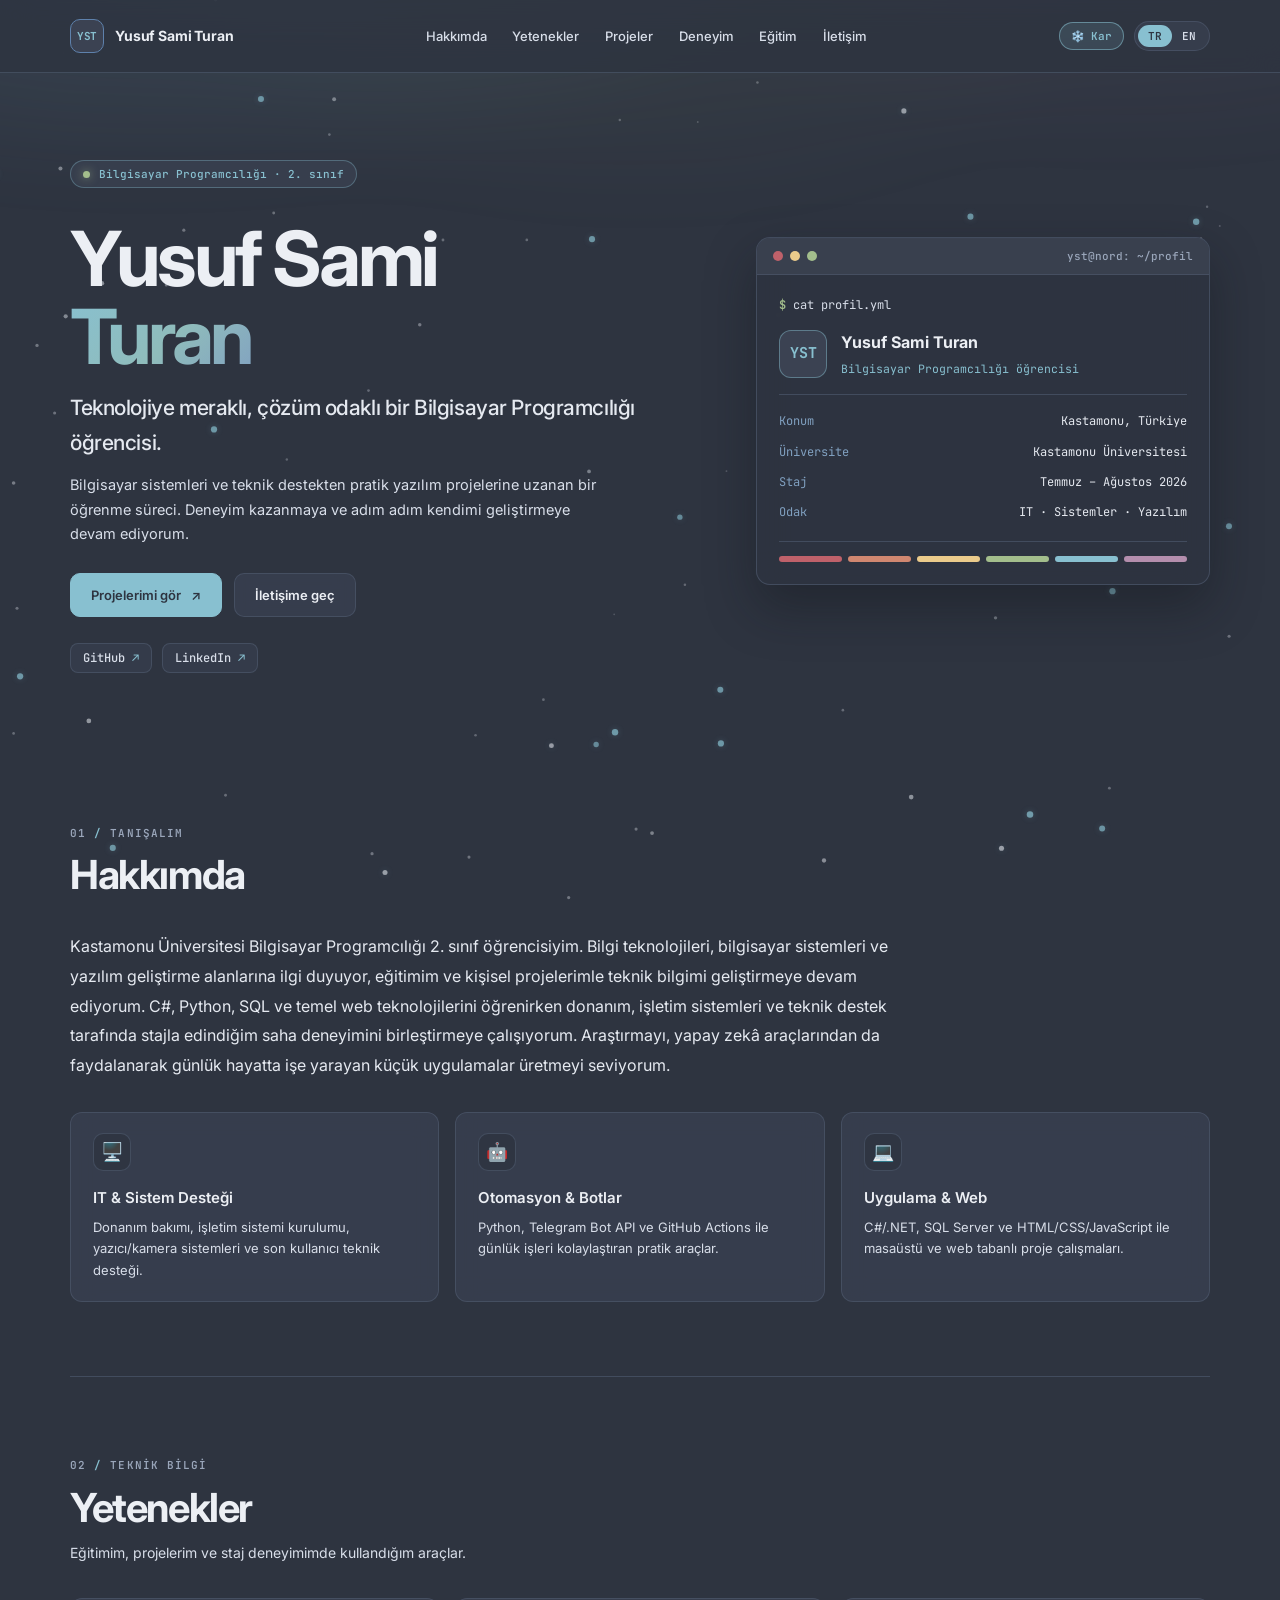
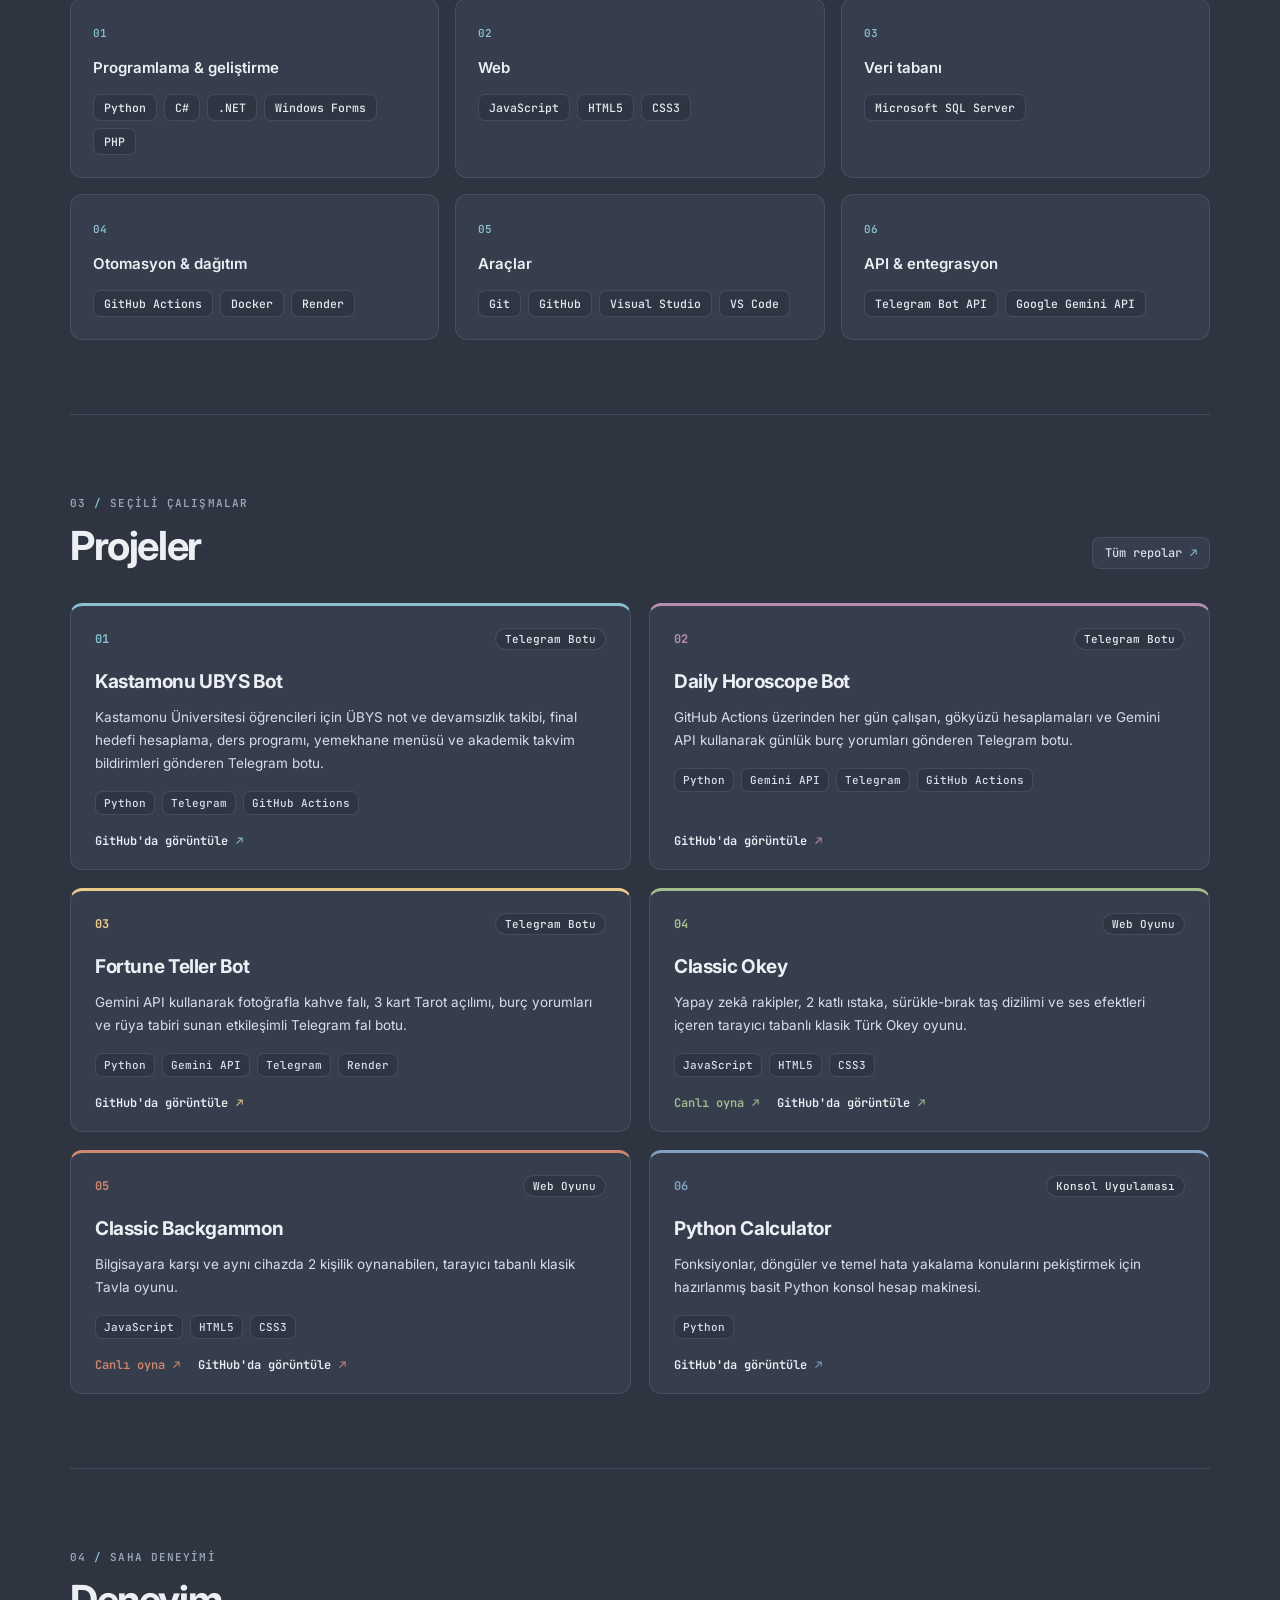
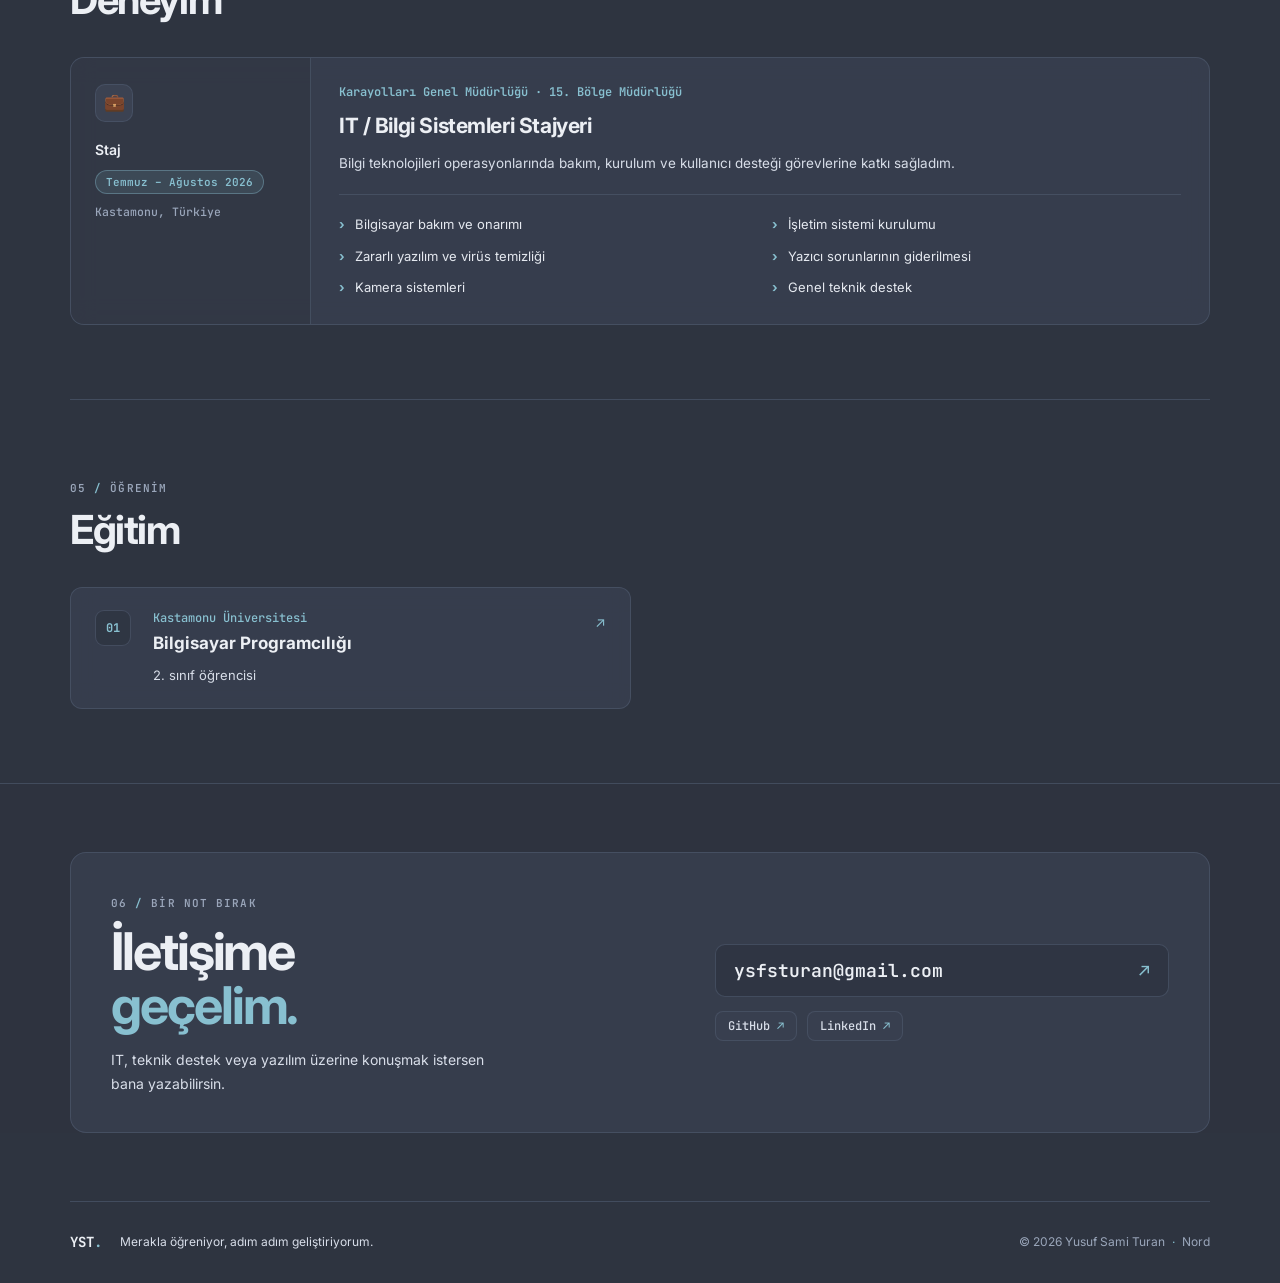
==== commit f19ea2fc: "Update role phrasing to Computer Programming student and add live game links" ====
--- a/index.html
+++ b/index.html
@@ -57,7 +57,7 @@
         <div class="hero-copy">
           <p class="hero-badge"><span class="hero-badge-dot" aria-hidden="true"></span><span data-i18n="heroEyebrow">Bilgisayar Programcılığı · 2. sınıf</span></p>
           <h1 id="hero-title">Yusuf Sami<br /><span>Turan</span></h1>
-          <p class="hero-lead" data-i18n="heroLead">Teknolojiye meraklı, çözüm odaklı bir IT öğrencisi.</p>
+          <p class="hero-lead" data-i18n="heroLead">Teknolojiye meraklı, çözüm odaklı bir Bilgisayar Programcılığı öğrencisi.</p>
           <p class="hero-description" data-i18n="heroDescription">Bilgisayar sistemleri ve teknik destekten pratik yazılım projelerine uzanan bir öğrenme süreci. Deneyim kazanmaya ve adım adım kendimi geliştirmeye devam ediyorum.</p>
           <div class="hero-actions">
             <a class="button button-primary" href="#projects"><span data-i18n="heroProjects">Projelerimi gör</span><span aria-hidden="true">↗</span></a>
@@ -177,14 +177,20 @@
             <h3>Classic Okey</h3>
             <p data-i18n="projectOkey">Yapay zekâ rakipler, 2 katlı ıstaka, sürükle-bırak taş dizilimi ve ses efektleri içeren tarayıcı tabanlı klasik Türk Okey oyunu.</p>
             <ul class="project-tags" aria-label="Teknolojiler" data-i18n-aria="techLabel"><li>JavaScript</li><li>HTML5</li><li>CSS3</li></ul>
-            <a class="project-link" href="https://github.com/ysfsturan/Classic_Okey" target="_blank" rel="noopener noreferrer"><span data-i18n="viewProject">GitHub'da görüntüle</span><span aria-hidden="true">↗</span><span class="visually-hidden"> — Classic Okey</span></a>
+            <div class="project-links">
+              <a class="project-link project-link-live" href="https://ysfsturan.github.io/Classic_Okey/" target="_blank" rel="noopener noreferrer"><span data-i18n="playLive">Canlı oyna</span><span aria-hidden="true">↗</span><span class="visually-hidden"> — Classic Okey</span></a>
+              <a class="project-link" href="https://github.com/ysfsturan/Classic_Okey" target="_blank" rel="noopener noreferrer"><span data-i18n="viewProject">GitHub'da görüntüle</span><span aria-hidden="true">↗</span><span class="visually-hidden"> — Classic Okey</span></a>
+            </div>
           </article>
           <article class="project-card accent-orange reveal">
             <div class="project-meta"><span class="project-index">05</span><span class="project-category" data-i18n="catGame">Web Oyunu</span></div>
             <h3>Classic Backgammon</h3>
             <p data-i18n="projectBackgammon">Bilgisayara karşı ve aynı cihazda 2 kişilik oynanabilen, tarayıcı tabanlı klasik Tavla oyunu.</p>
             <ul class="project-tags" aria-label="Teknolojiler" data-i18n-aria="techLabel"><li>JavaScript</li><li>HTML5</li><li>CSS3</li></ul>
-            <a class="project-link" href="https://github.com/ysfsturan/Classic_Backgammon" target="_blank" rel="noopener noreferrer"><span data-i18n="viewProject">GitHub'da görüntüle</span><span aria-hidden="true">↗</span><span class="visually-hidden"> — Classic Backgammon</span></a>
+            <div class="project-links">
+              <a class="project-link project-link-live" href="https://ysfsturan.github.io/Classic_Backgammon/" target="_blank" rel="noopener noreferrer"><span data-i18n="playLive">Canlı oyna</span><span aria-hidden="true">↗</span><span class="visually-hidden"> — Classic Backgammon</span></a>
+              <a class="project-link" href="https://github.com/ysfsturan/Classic_Backgammon" target="_blank" rel="noopener noreferrer"><span data-i18n="viewProject">GitHub'da görüntüle</span><span aria-hidden="true">↗</span><span class="visually-hidden"> — Classic Backgammon</span></a>
+            </div>
           </article>
           <article class="project-card accent-blue reveal">
             <div class="project-meta"><span class="project-index">06</span><span class="project-category" data-i18n="catConsole">Konsol Uygulaması</span></div>
--- a/styles.css
+++ b/styles.css
@@ -693,6 +693,15 @@
 .project-tags { margin-top: 16px; }
 .project-tags li { font-size: 11px; padding: 4px 8px; color: var(--nord4); }
 
+.project-links {
+  display: flex;
+  flex-wrap: wrap;
+  align-items: center;
+  gap: 18px;
+  margin-top: auto;
+  padding-top: 18px;
+}
+
 .project-link {
   display: inline-flex;
   align-items: center;
@@ -705,8 +714,14 @@
   transition: color .18s ease;
 }
 
+.project-links .project-link {
+  margin-top: 0;
+  padding-top: 0;
+}
+
 .project-link > span:nth-child(2) { color: var(--card-accent, var(--accent)); }
 .project-link:hover { color: var(--card-accent, var(--accent)); }
+.project-link-live { color: var(--card-accent, var(--accent)); }
 
 /* Experience */
 .experience-card {
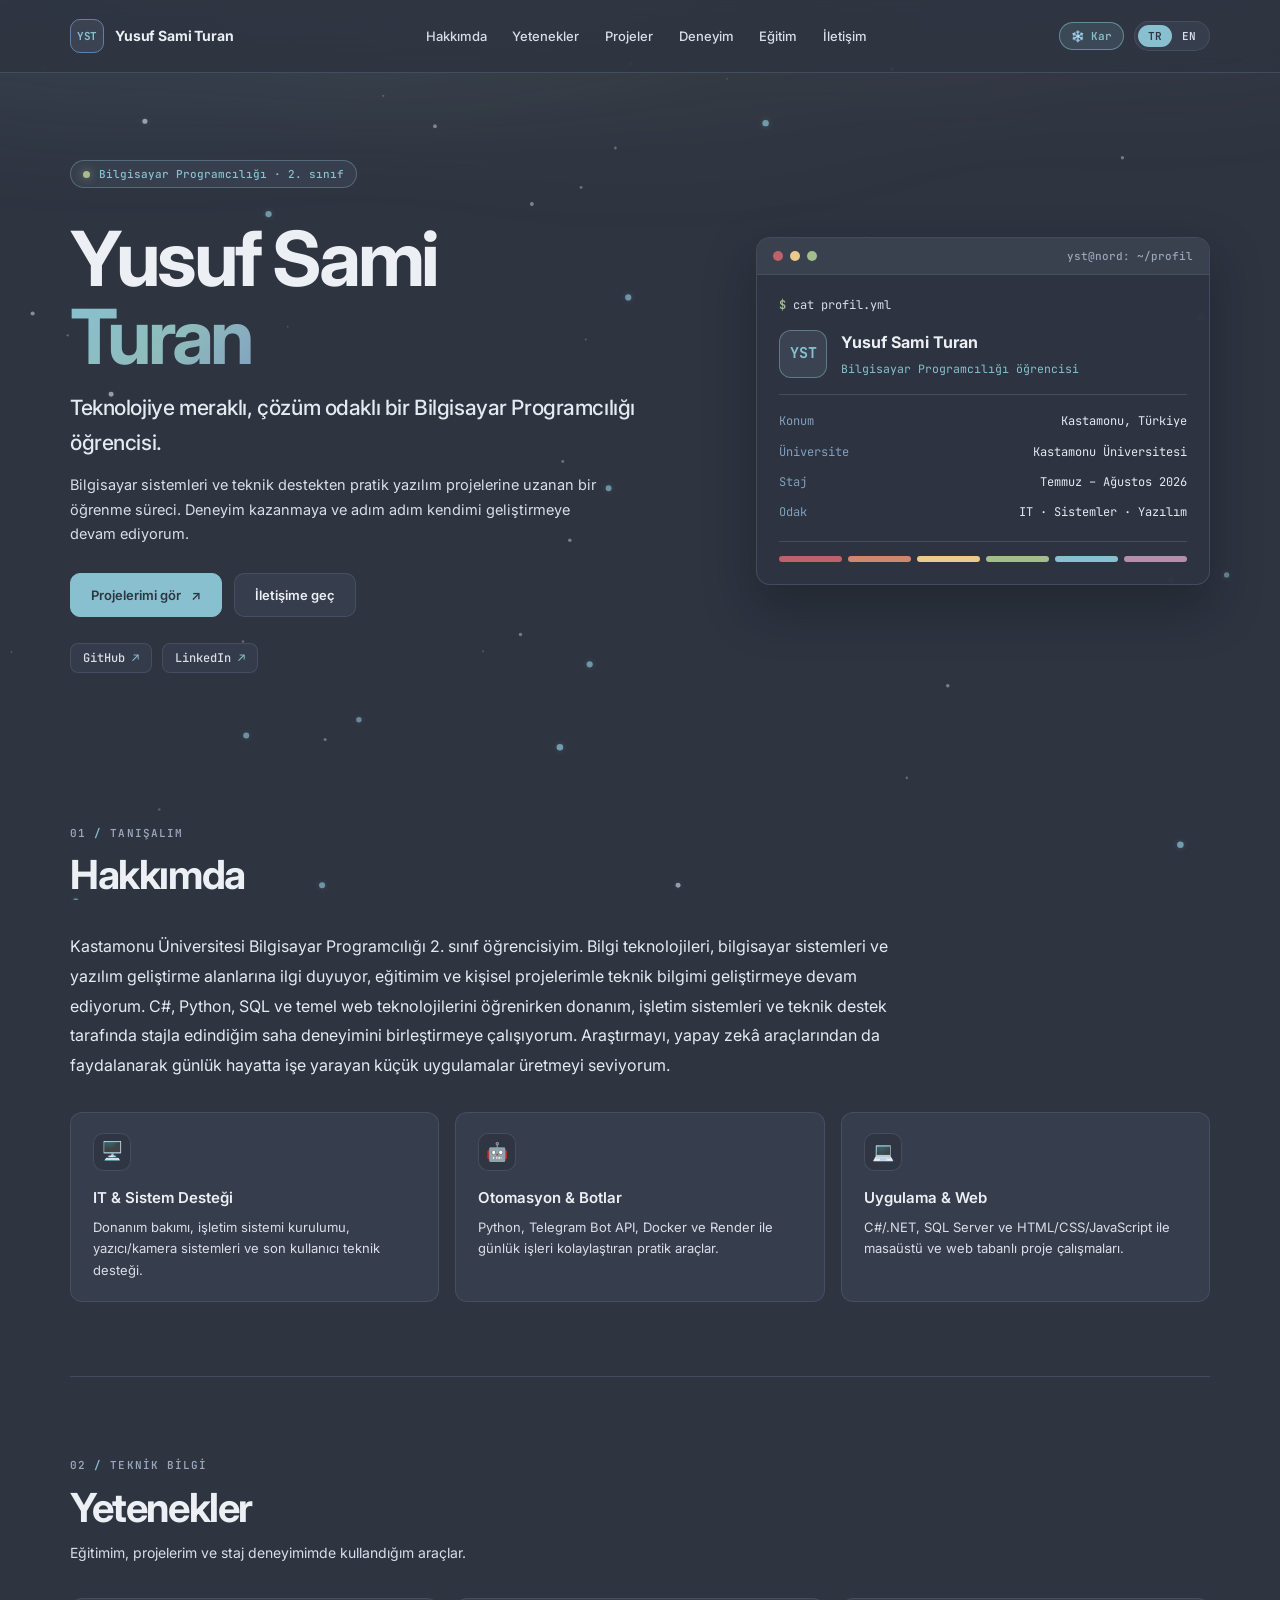
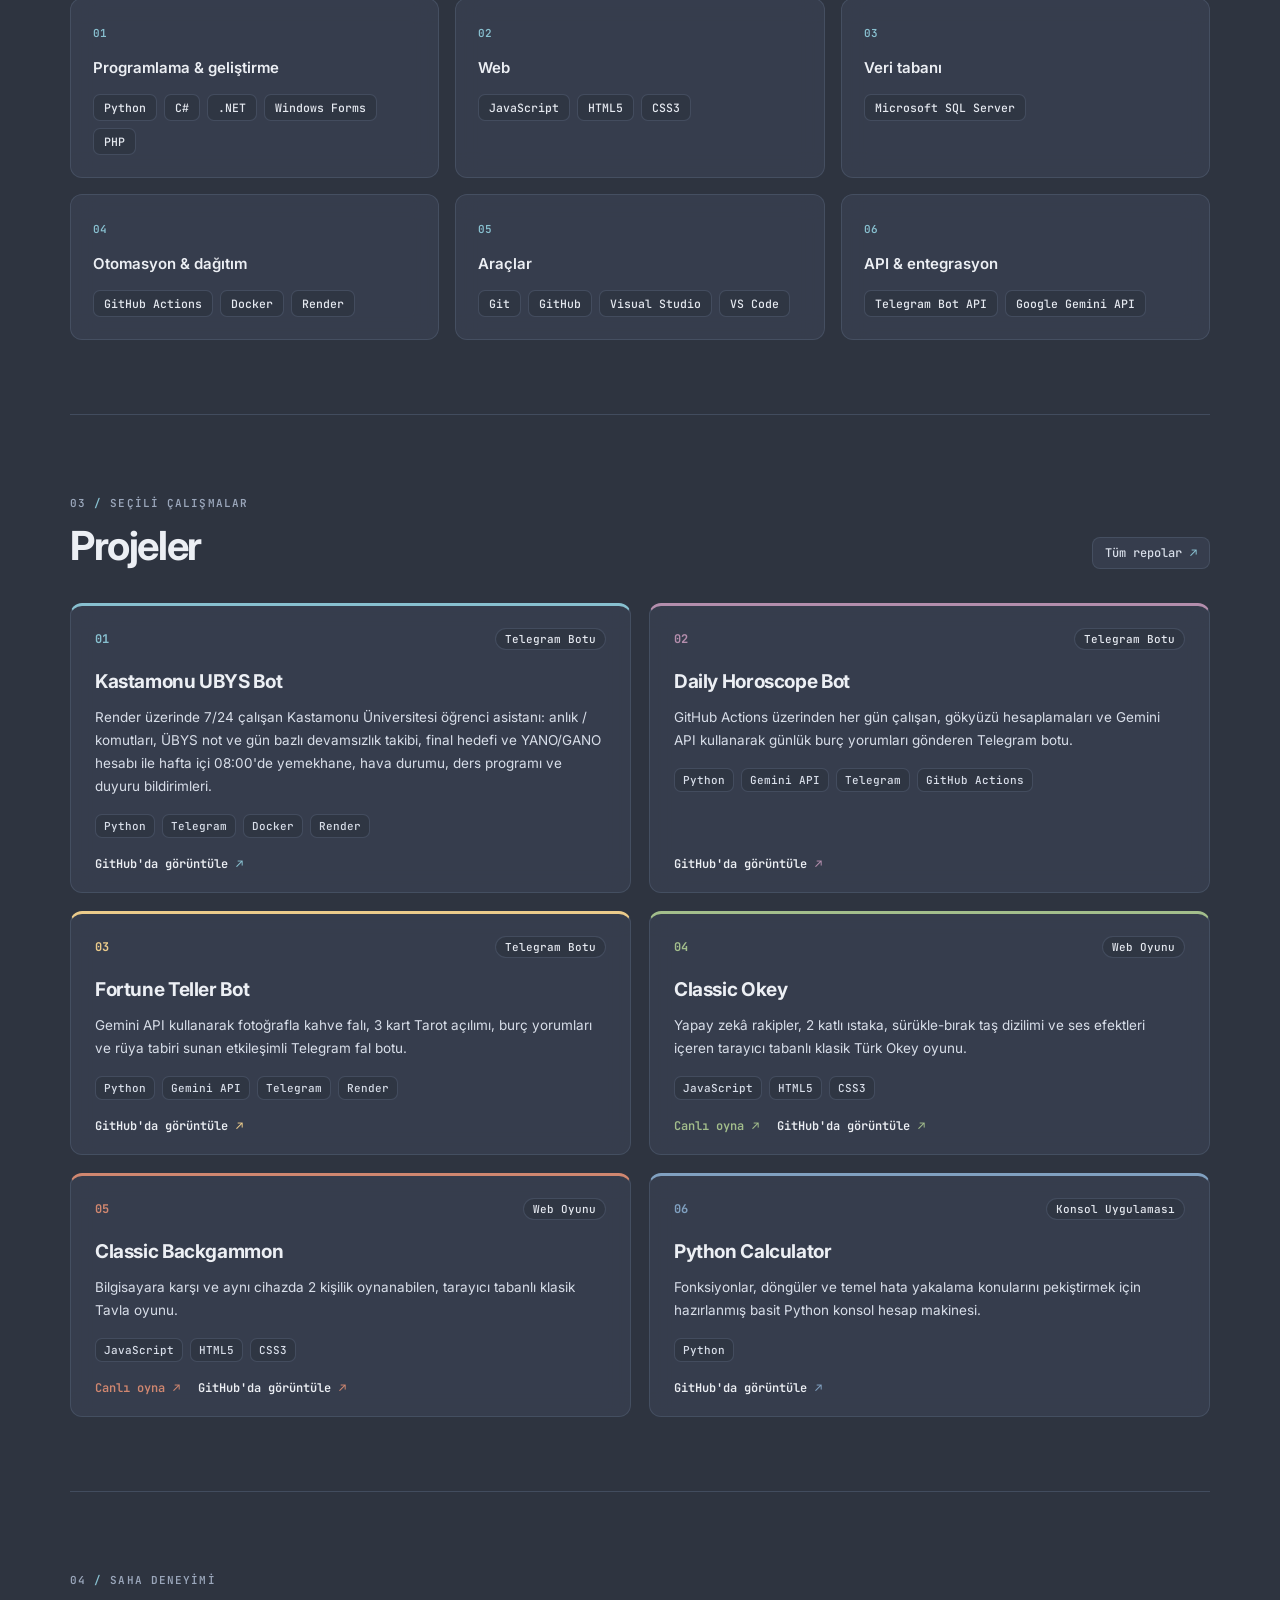
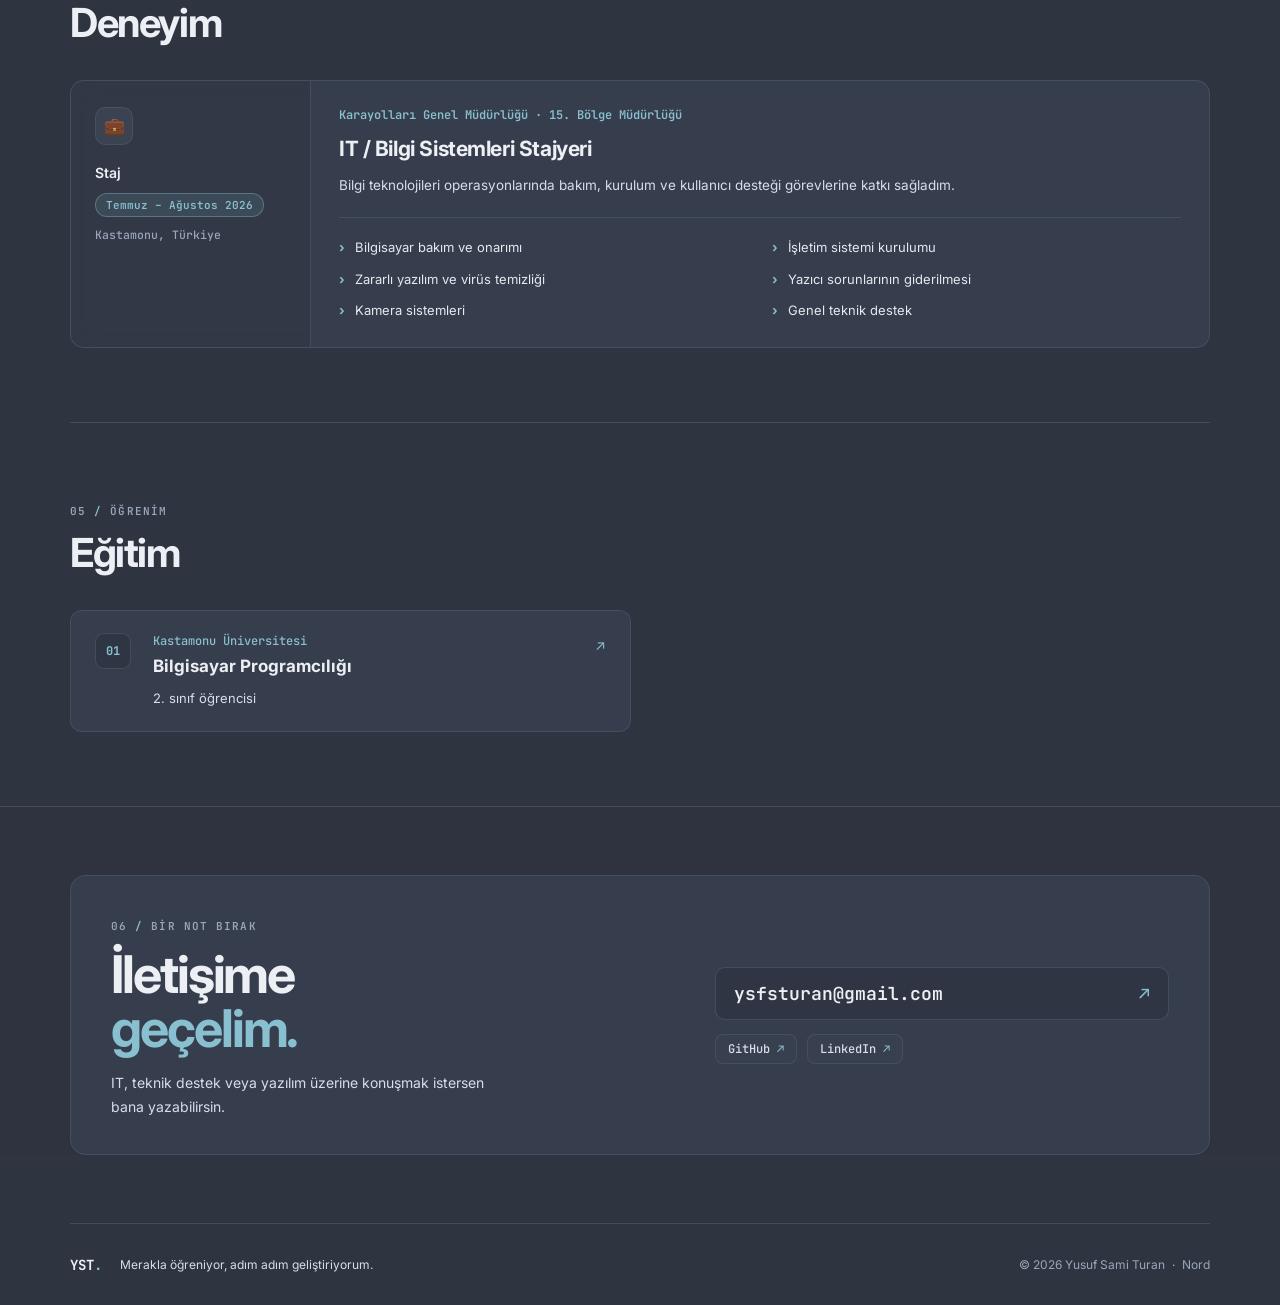
==== commit c058a424: "docs: update Kastamonu UBYS Bot card for Render 24/7 & Docker" ====
--- a/index.html
+++ b/index.html
@@ -116,7 +116,7 @@
           <article class="focus-card reveal">
             <span class="focus-icon" aria-hidden="true">🤖</span>
             <h3 data-i18n="focusBotTitle">Otomasyon &amp; Botlar</h3>
-            <p data-i18n="focusBotDesc">Python, Telegram Bot API ve GitHub Actions ile günlük işleri kolaylaştıran pratik araçlar.</p>
+            <p data-i18n="focusBotDesc">Python, Telegram Bot API, Docker ve Render ile günlük işleri kolaylaştıran pratik araçlar.</p>
           </article>
           <article class="focus-card reveal">
             <span class="focus-icon" aria-hidden="true">💻</span>
@@ -154,8 +154,8 @@
           <article class="project-card accent-frost reveal">
             <div class="project-meta"><span class="project-index">01</span><span class="project-category" data-i18n="catBot">Telegram Botu</span></div>
             <h3>Kastamonu UBYS Bot</h3>
-            <p data-i18n="projectUbys">Kastamonu Üniversitesi öğrencileri için ÜBYS not ve devamsızlık takibi, final hedefi hesaplama, ders programı, yemekhane menüsü ve akademik takvim bildirimleri gönderen Telegram botu.</p>
-            <ul class="project-tags" aria-label="Teknolojiler" data-i18n-aria="techLabel"><li>Python</li><li>Telegram</li><li>GitHub Actions</li></ul>
+            <p data-i18n="projectUbys">Render üzerinde 7/24 çalışan Kastamonu Üniversitesi öğrenci asistanı: anlık / komutları, ÜBYS not ve gün bazlı devamsızlık takibi, final hedefi ve YANO/GANO hesabı ile hafta içi 08:00'de yemekhane, hava durumu, ders programı ve duyuru bildirimleri.</p>
+            <ul class="project-tags" aria-label="Teknolojiler" data-i18n-aria="techLabel"><li>Python</li><li>Telegram</li><li>Docker</li><li>Render</li></ul>
             <a class="project-link" href="https://github.com/ysfsturan/Kastamonu_UBYS_Bot" target="_blank" rel="noopener noreferrer"><span data-i18n="viewProject">GitHub'da görüntüle</span><span aria-hidden="true">↗</span><span class="visually-hidden"> — Kastamonu UBYS Bot</span></a>
           </article>
           <article class="project-card accent-purple reveal">
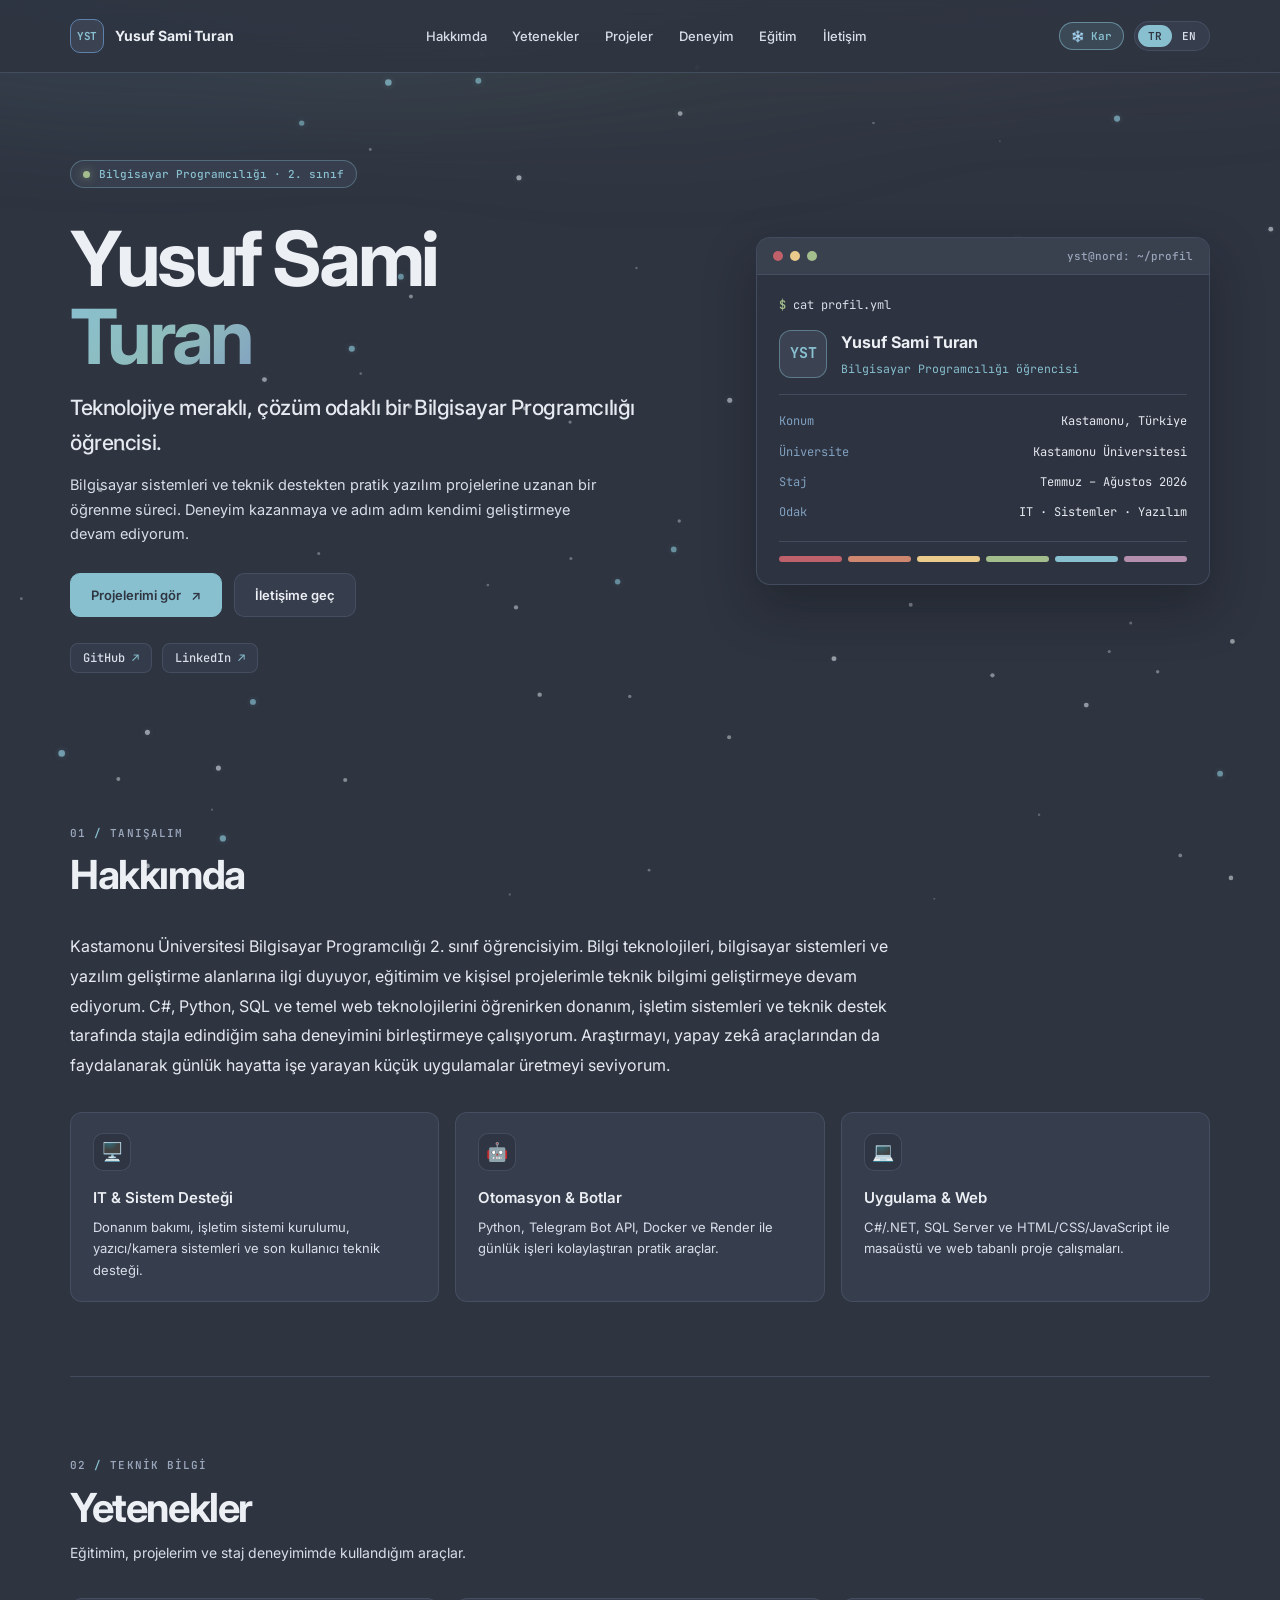
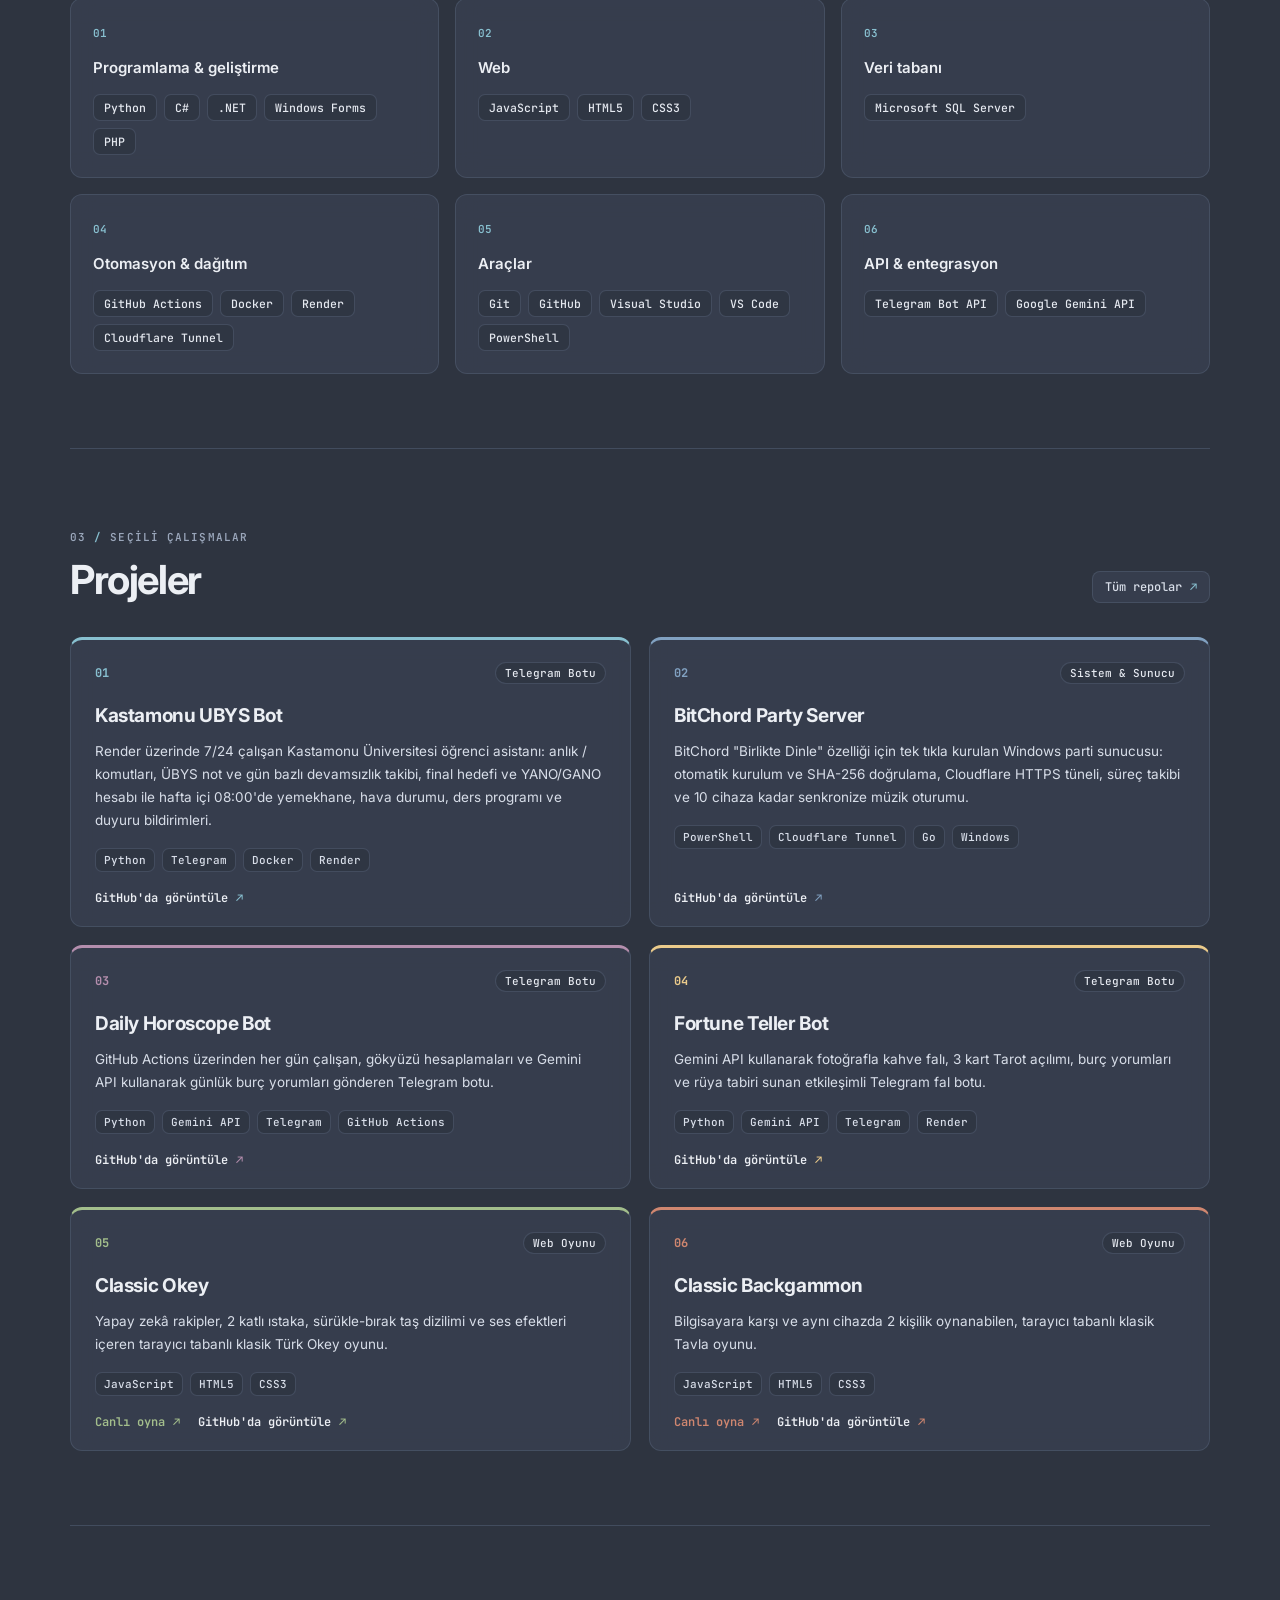
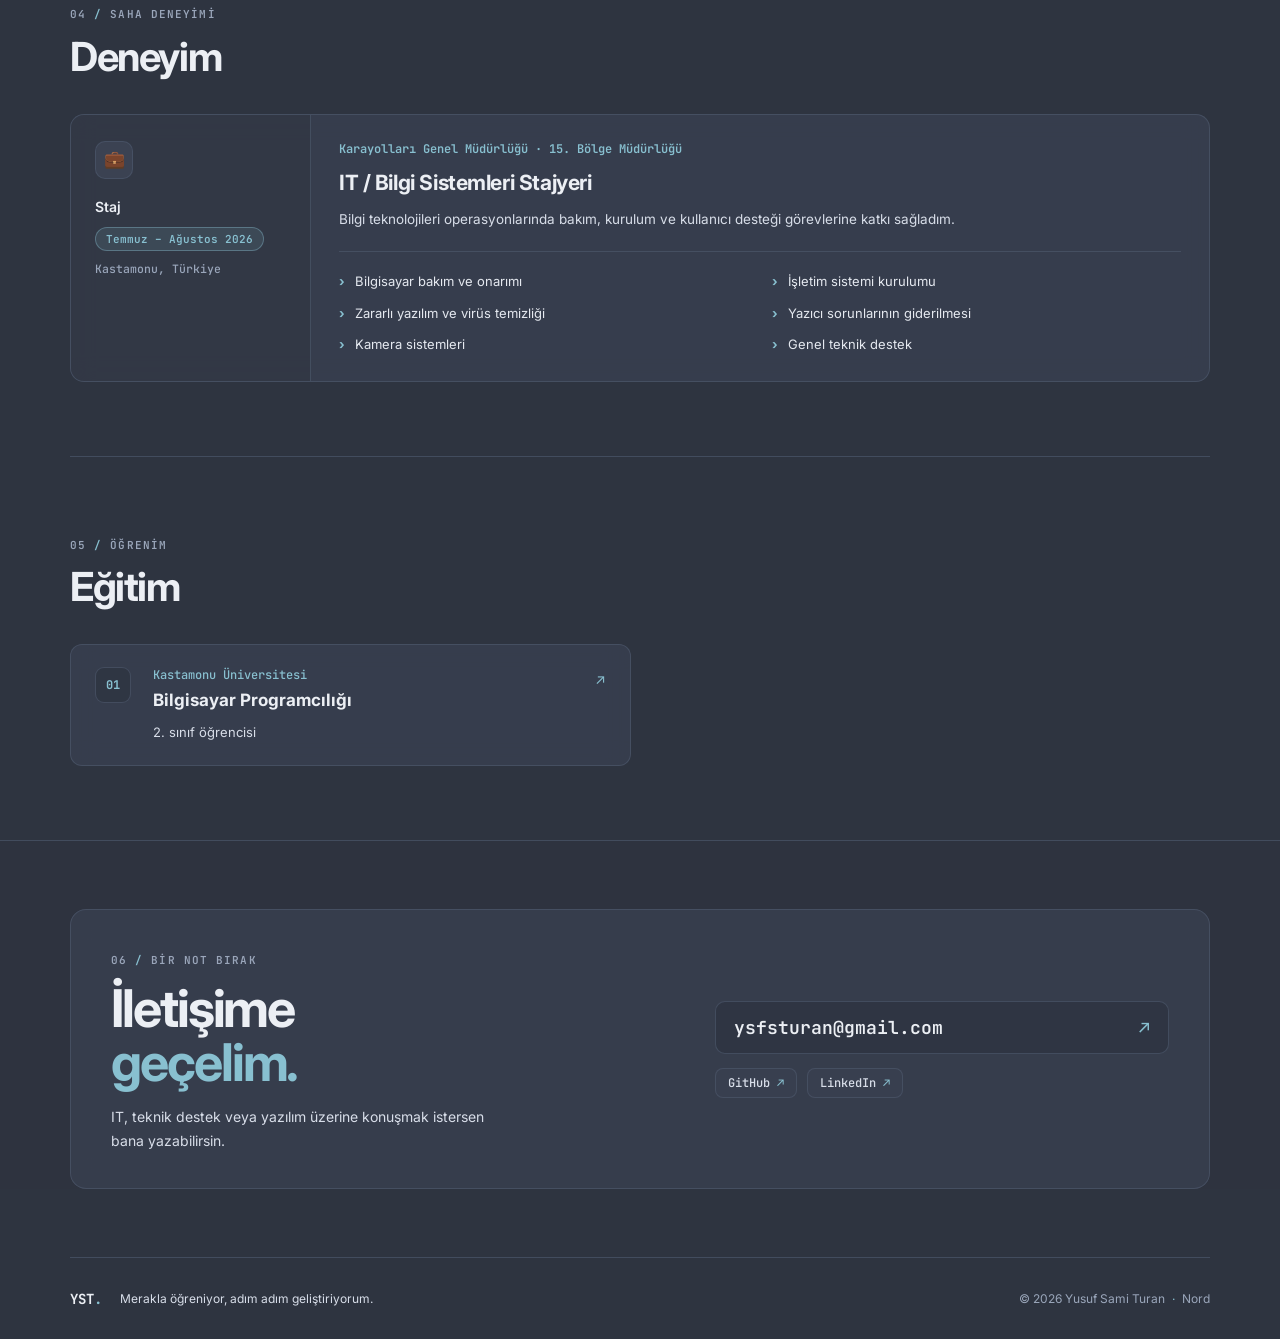
==== commit 4458673b: "feat: add BitChord Party Server and refresh skills" ====
--- a/index.html
+++ b/index.html
@@ -136,8 +136,8 @@
           <article class="skill-group reveal"><span class="skill-number">01</span><h3 data-i18n="skillProgramming">Programlama &amp; geliştirme</h3><ul class="tag-list"><li>Python</li><li>C#</li><li>.NET</li><li>Windows Forms</li><li>PHP</li></ul></article>
           <article class="skill-group reveal"><span class="skill-number">02</span><h3 data-i18n="skillWeb">Web</h3><ul class="tag-list"><li>JavaScript</li><li>HTML5</li><li>CSS3</li></ul></article>
           <article class="skill-group reveal"><span class="skill-number">03</span><h3 data-i18n="skillData">Veri tabanı</h3><ul class="tag-list"><li>Microsoft SQL Server</li></ul></article>
-          <article class="skill-group reveal"><span class="skill-number">04</span><h3 data-i18n="skillCloud">Otomasyon &amp; dağıtım</h3><ul class="tag-list"><li>GitHub Actions</li><li>Docker</li><li>Render</li></ul></article>
-          <article class="skill-group reveal"><span class="skill-number">05</span><h3 data-i18n="skillTools">Araçlar</h3><ul class="tag-list"><li>Git</li><li>GitHub</li><li>Visual Studio</li><li>VS Code</li></ul></article>
+          <article class="skill-group reveal"><span class="skill-number">04</span><h3 data-i18n="skillCloud">Otomasyon &amp; dağıtım</h3><ul class="tag-list"><li>GitHub Actions</li><li>Docker</li><li>Render</li><li>Cloudflare Tunnel</li></ul></article>
+          <article class="skill-group reveal"><span class="skill-number">05</span><h3 data-i18n="skillTools">Araçlar</h3><ul class="tag-list"><li>Git</li><li>GitHub</li><li>Visual Studio</li><li>VS Code</li><li>PowerShell</li></ul></article>
           <article class="skill-group reveal"><span class="skill-number">06</span><h3 data-i18n="skillApis">API &amp; entegrasyon</h3><ul class="tag-list"><li>Telegram Bot API</li><li>Google Gemini API</li></ul></article>
         </div>
       </section>
@@ -158,22 +158,29 @@
             <ul class="project-tags" aria-label="Teknolojiler" data-i18n-aria="techLabel"><li>Python</li><li>Telegram</li><li>Docker</li><li>Render</li></ul>
             <a class="project-link" href="https://github.com/ysfsturan/Kastamonu_UBYS_Bot" target="_blank" rel="noopener noreferrer"><span data-i18n="viewProject">GitHub'da görüntüle</span><span aria-hidden="true">↗</span><span class="visually-hidden"> — Kastamonu UBYS Bot</span></a>
           </article>
+          <article class="project-card accent-blue reveal">
+            <div class="project-meta"><span class="project-index">02</span><span class="project-category" data-i18n="catSystem">Sistem &amp; Sunucu</span></div>
+            <h3>BitChord Party Server</h3>
+            <p data-i18n="projectBitchord">BitChord "Birlikte Dinle" özelliği için tek tıkla kurulan Windows parti sunucusu: otomatik kurulum ve SHA-256 doğrulama, Cloudflare HTTPS tüneli, süreç takibi ve 10 cihaza kadar senkronize müzik oturumu.</p>
+            <ul class="project-tags" aria-label="Teknolojiler" data-i18n-aria="techLabel"><li>PowerShell</li><li>Cloudflare Tunnel</li><li>Go</li><li>Windows</li></ul>
+            <a class="project-link" href="https://github.com/ysfsturan/bit-chord-party-server" target="_blank" rel="noopener noreferrer"><span data-i18n="viewProject">GitHub'da görüntüle</span><span aria-hidden="true">↗</span><span class="visually-hidden"> — BitChord Party Server</span></a>
+          </article>
           <article class="project-card accent-purple reveal">
-            <div class="project-meta"><span class="project-index">02</span><span class="project-category" data-i18n="catBot">Telegram Botu</span></div>
+            <div class="project-meta"><span class="project-index">03</span><span class="project-category" data-i18n="catBot">Telegram Botu</span></div>
             <h3>Daily Horoscope Bot</h3>
             <p data-i18n="projectHoroscope">GitHub Actions üzerinden her gün çalışan, gökyüzü hesaplamaları ve Gemini API kullanarak günlük burç yorumları gönderen Telegram botu.</p>
             <ul class="project-tags" aria-label="Teknolojiler" data-i18n-aria="techLabel"><li>Python</li><li>Gemini API</li><li>Telegram</li><li>GitHub Actions</li></ul>
             <a class="project-link" href="https://github.com/ysfsturan/Daily_Horoscope_Bot" target="_blank" rel="noopener noreferrer"><span data-i18n="viewProject">GitHub'da görüntüle</span><span aria-hidden="true">↗</span><span class="visually-hidden"> — Daily Horoscope Bot</span></a>
           </article>
           <article class="project-card accent-yellow reveal">
-            <div class="project-meta"><span class="project-index">03</span><span class="project-category" data-i18n="catBot">Telegram Botu</span></div>
+            <div class="project-meta"><span class="project-index">04</span><span class="project-category" data-i18n="catBot">Telegram Botu</span></div>
             <h3>Fortune Teller Bot</h3>
             <p data-i18n="projectFortune">Gemini API kullanarak fotoğrafla kahve falı, 3 kart Tarot açılımı, burç yorumları ve rüya tabiri sunan etkileşimli Telegram fal botu.</p>
             <ul class="project-tags" aria-label="Teknolojiler" data-i18n-aria="techLabel"><li>Python</li><li>Gemini API</li><li>Telegram</li><li>Render</li></ul>
             <a class="project-link" href="https://github.com/ysfsturan/Fortune_Teller_Bot" target="_blank" rel="noopener noreferrer"><span data-i18n="viewProject">GitHub'da görüntüle</span><span aria-hidden="true">↗</span><span class="visually-hidden"> — Fortune Teller Bot</span></a>
           </article>
           <article class="project-card accent-green reveal">
-            <div class="project-meta"><span class="project-index">04</span><span class="project-category" data-i18n="catGame">Web Oyunu</span></div>
+            <div class="project-meta"><span class="project-index">05</span><span class="project-category" data-i18n="catGame">Web Oyunu</span></div>
             <h3>Classic Okey</h3>
             <p data-i18n="projectOkey">Yapay zekâ rakipler, 2 katlı ıstaka, sürükle-bırak taş dizilimi ve ses efektleri içeren tarayıcı tabanlı klasik Türk Okey oyunu.</p>
             <ul class="project-tags" aria-label="Teknolojiler" data-i18n-aria="techLabel"><li>JavaScript</li><li>HTML5</li><li>CSS3</li></ul>
@@ -183,7 +190,7 @@
             </div>
           </article>
           <article class="project-card accent-orange reveal">
-            <div class="project-meta"><span class="project-index">05</span><span class="project-category" data-i18n="catGame">Web Oyunu</span></div>
+            <div class="project-meta"><span class="project-index">06</span><span class="project-category" data-i18n="catGame">Web Oyunu</span></div>
             <h3>Classic Backgammon</h3>
             <p data-i18n="projectBackgammon">Bilgisayara karşı ve aynı cihazda 2 kişilik oynanabilen, tarayıcı tabanlı klasik Tavla oyunu.</p>
             <ul class="project-tags" aria-label="Teknolojiler" data-i18n-aria="techLabel"><li>JavaScript</li><li>HTML5</li><li>CSS3</li></ul>
@@ -191,13 +198,6 @@
               <a class="project-link project-link-live" href="https://ysfsturan.github.io/Classic_Backgammon/" target="_blank" rel="noopener noreferrer"><span data-i18n="playLive">Canlı oyna</span><span aria-hidden="true">↗</span><span class="visually-hidden"> — Classic Backgammon</span></a>
               <a class="project-link" href="https://github.com/ysfsturan/Classic_Backgammon" target="_blank" rel="noopener noreferrer"><span data-i18n="viewProject">GitHub'da görüntüle</span><span aria-hidden="true">↗</span><span class="visually-hidden"> — Classic Backgammon</span></a>
             </div>
-          </article>
-          <article class="project-card accent-blue reveal">
-            <div class="project-meta"><span class="project-index">06</span><span class="project-category" data-i18n="catConsole">Konsol Uygulaması</span></div>
-            <h3>Python Calculator</h3>
-            <p data-i18n="projectCalculator">Fonksiyonlar, döngüler ve temel hata yakalama konularını pekiştirmek için hazırlanmış basit Python konsol hesap makinesi.</p>
-            <ul class="project-tags" aria-label="Teknolojiler" data-i18n-aria="techLabel"><li>Python</li></ul>
-            <a class="project-link" href="https://github.com/ysfsturan/Python_Calculator" target="_blank" rel="noopener noreferrer"><span data-i18n="viewProject">GitHub'da görüntüle</span><span aria-hidden="true">↗</span><span class="visually-hidden"> — Python Calculator</span></a>
           </article>
         </div>
       </section>
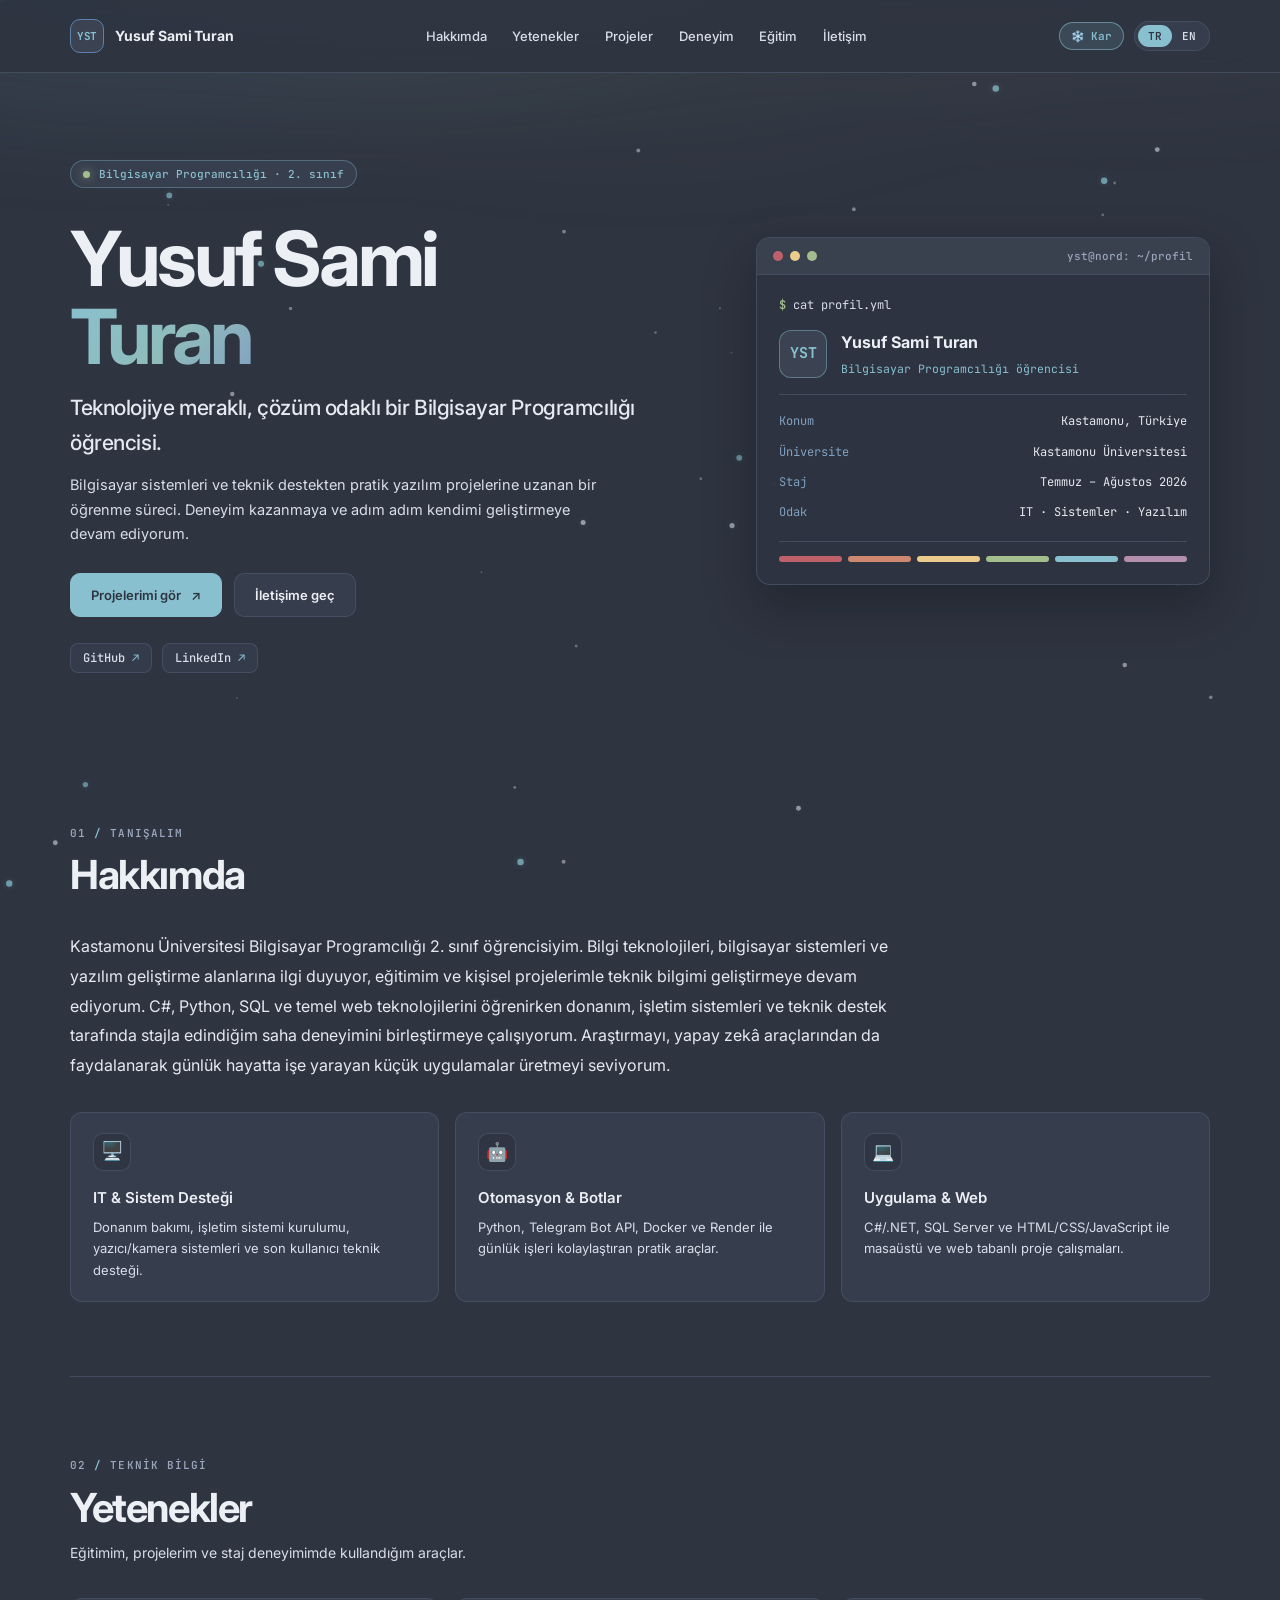
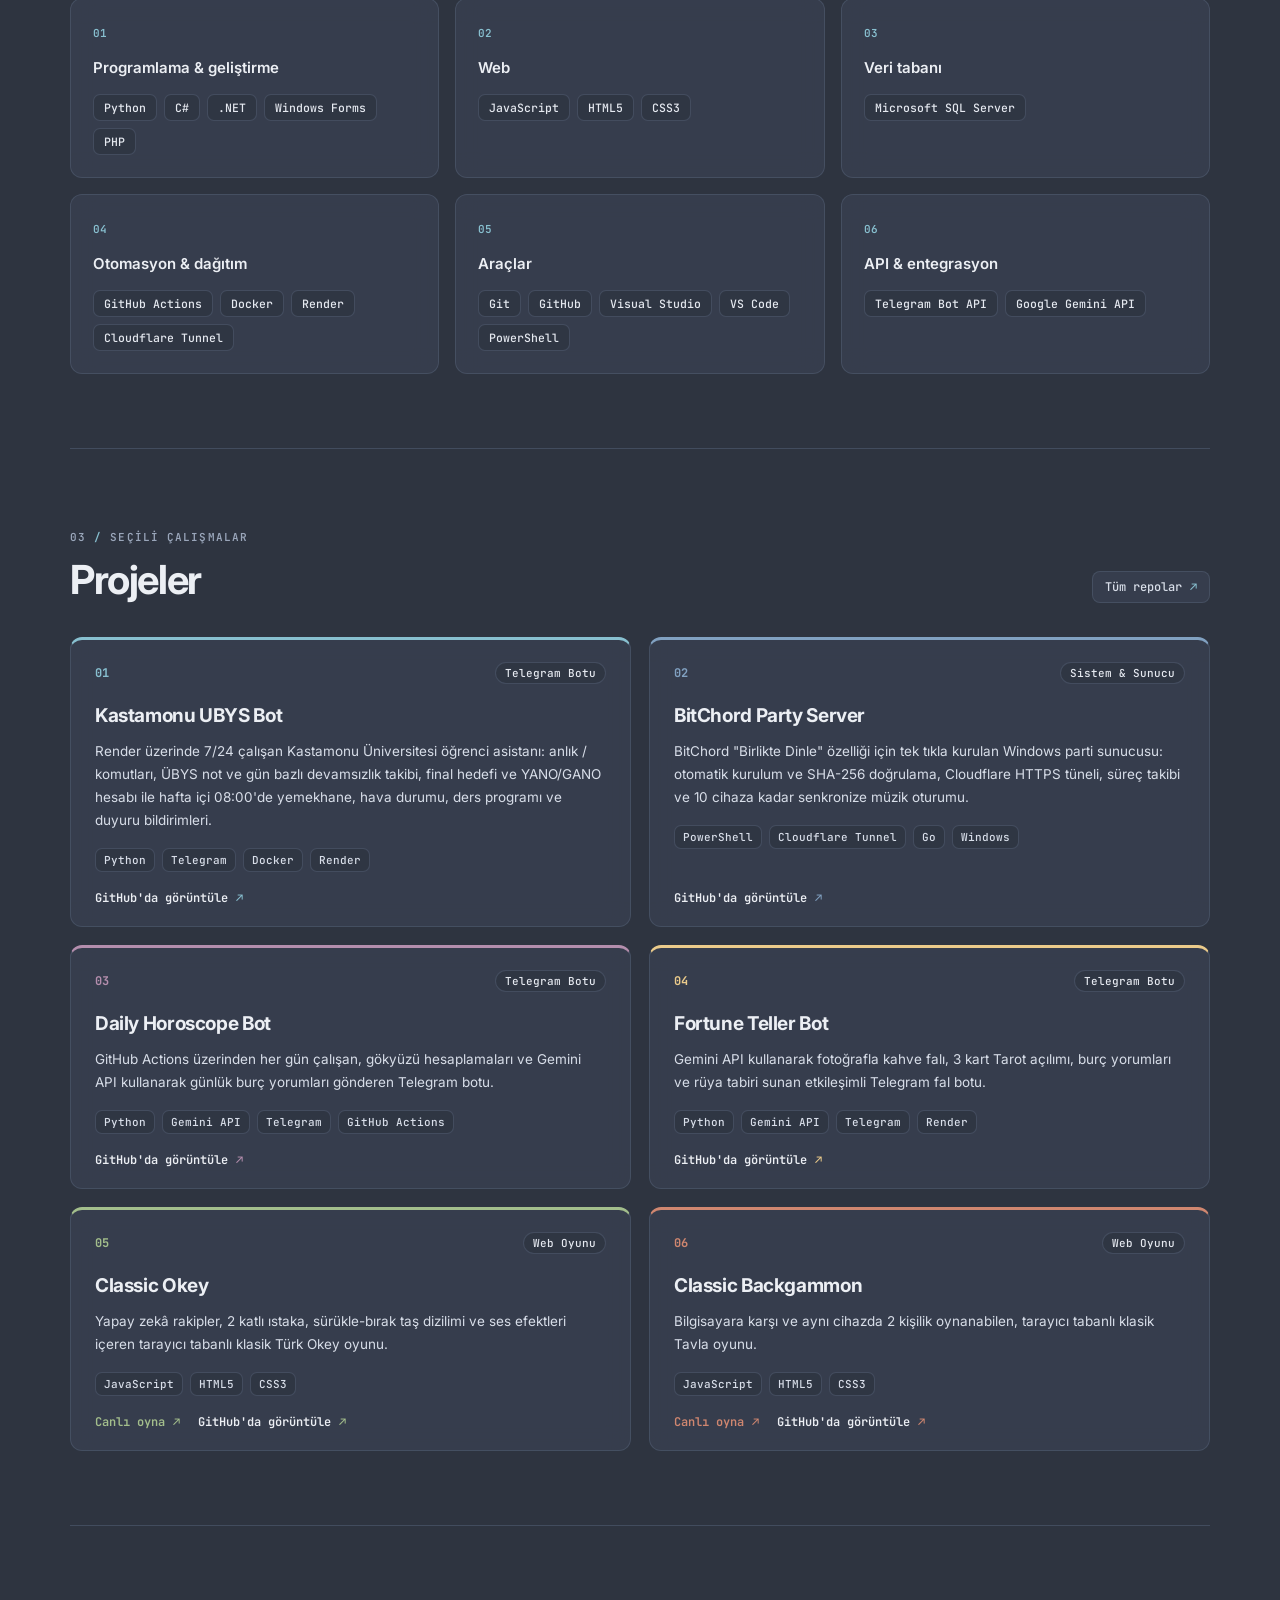
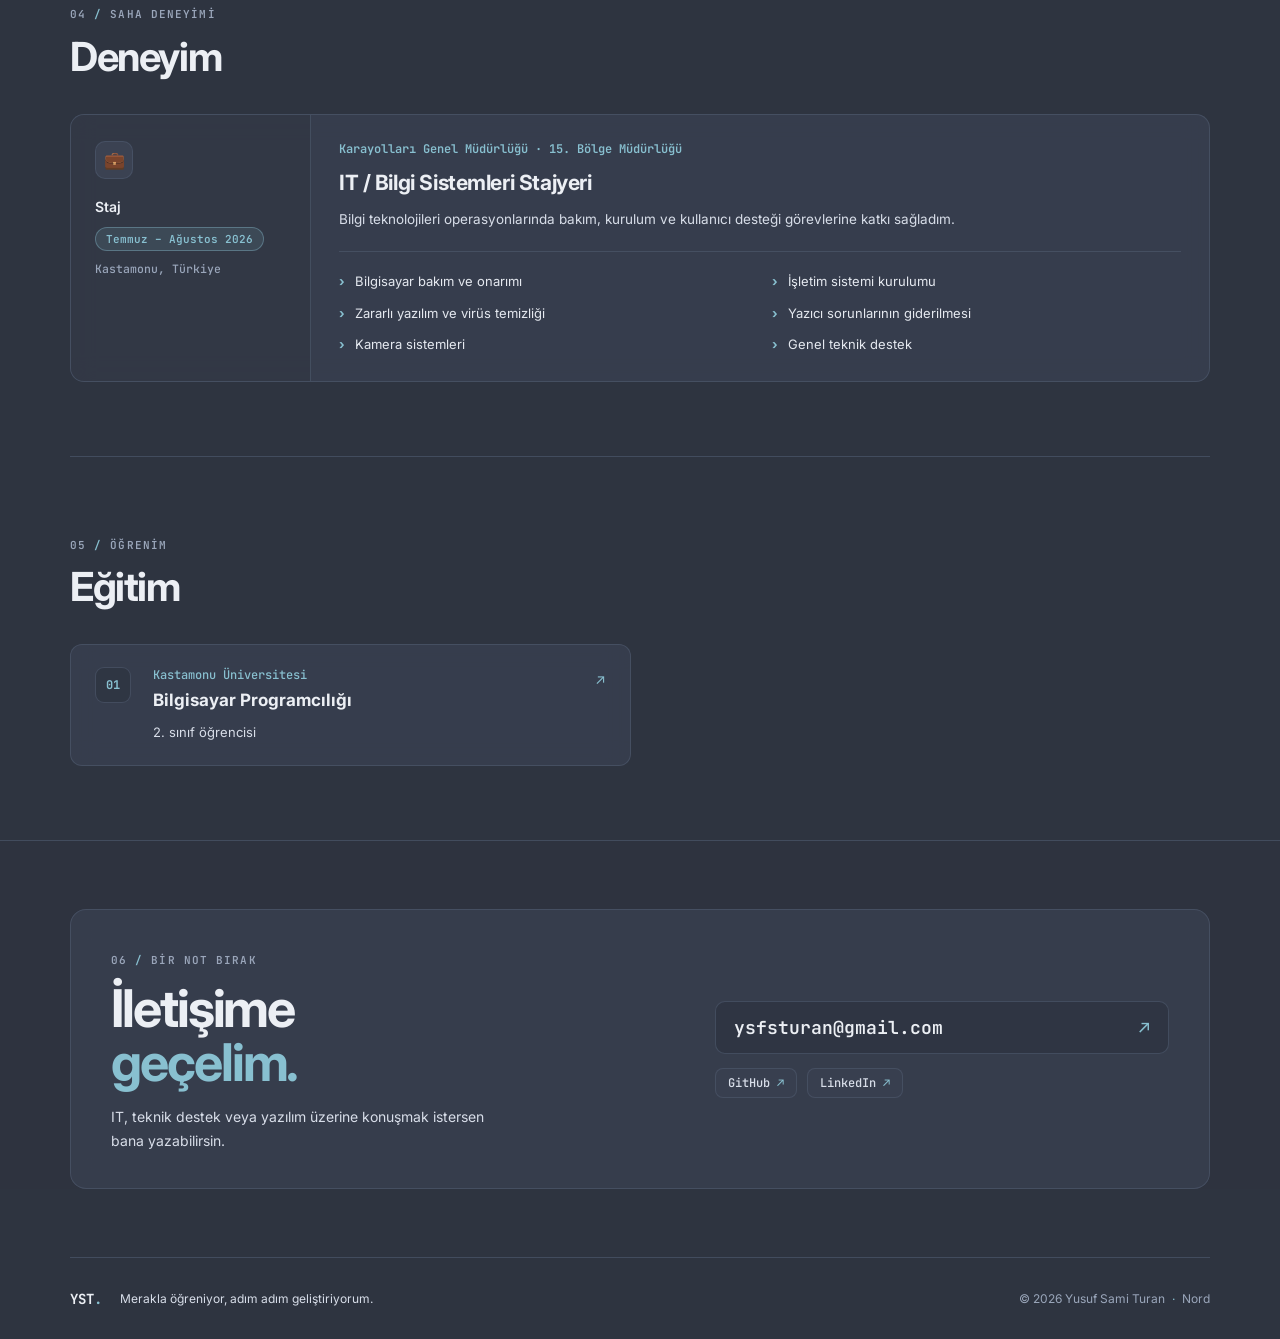
==== commit b5cf9597: "chore: update BitChord_Party_Server repository URL" ====
--- a/index.html
+++ b/index.html
@@ -163,7 +163,7 @@
             <h3>BitChord Party Server</h3>
             <p data-i18n="projectBitchord">BitChord "Birlikte Dinle" özelliği için tek tıkla kurulan Windows parti sunucusu: otomatik kurulum ve SHA-256 doğrulama, Cloudflare HTTPS tüneli, süreç takibi ve 10 cihaza kadar senkronize müzik oturumu.</p>
             <ul class="project-tags" aria-label="Teknolojiler" data-i18n-aria="techLabel"><li>PowerShell</li><li>Cloudflare Tunnel</li><li>Go</li><li>Windows</li></ul>
-            <a class="project-link" href="https://github.com/ysfsturan/bit-chord-party-server" target="_blank" rel="noopener noreferrer"><span data-i18n="viewProject">GitHub'da görüntüle</span><span aria-hidden="true">↗</span><span class="visually-hidden"> — BitChord Party Server</span></a>
+            <a class="project-link" href="https://github.com/ysfsturan/BitChord_Party_Server" target="_blank" rel="noopener noreferrer"><span data-i18n="viewProject">GitHub'da görüntüle</span><span aria-hidden="true">↗</span><span class="visually-hidden"> — BitChord Party Server</span></a>
           </article>
           <article class="project-card accent-purple reveal">
             <div class="project-meta"><span class="project-index">03</span><span class="project-category" data-i18n="catBot">Telegram Botu</span></div>
